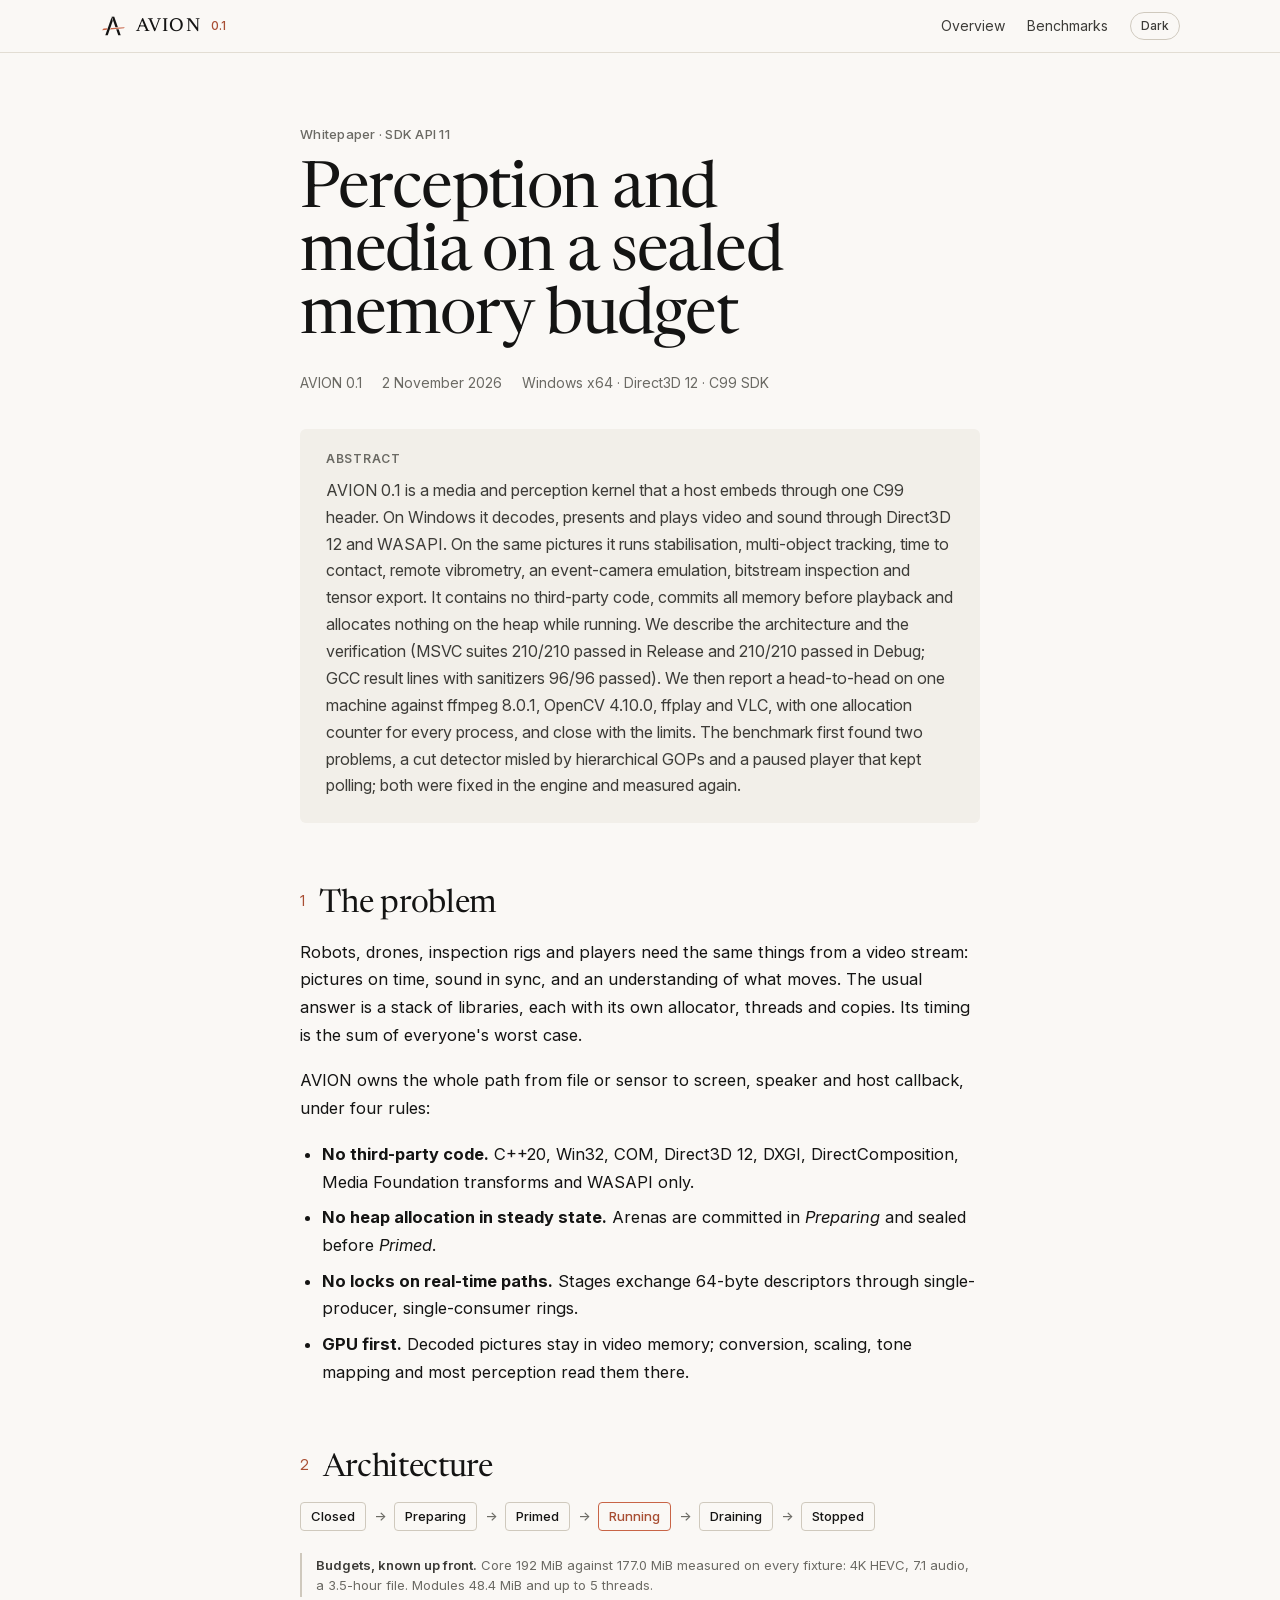
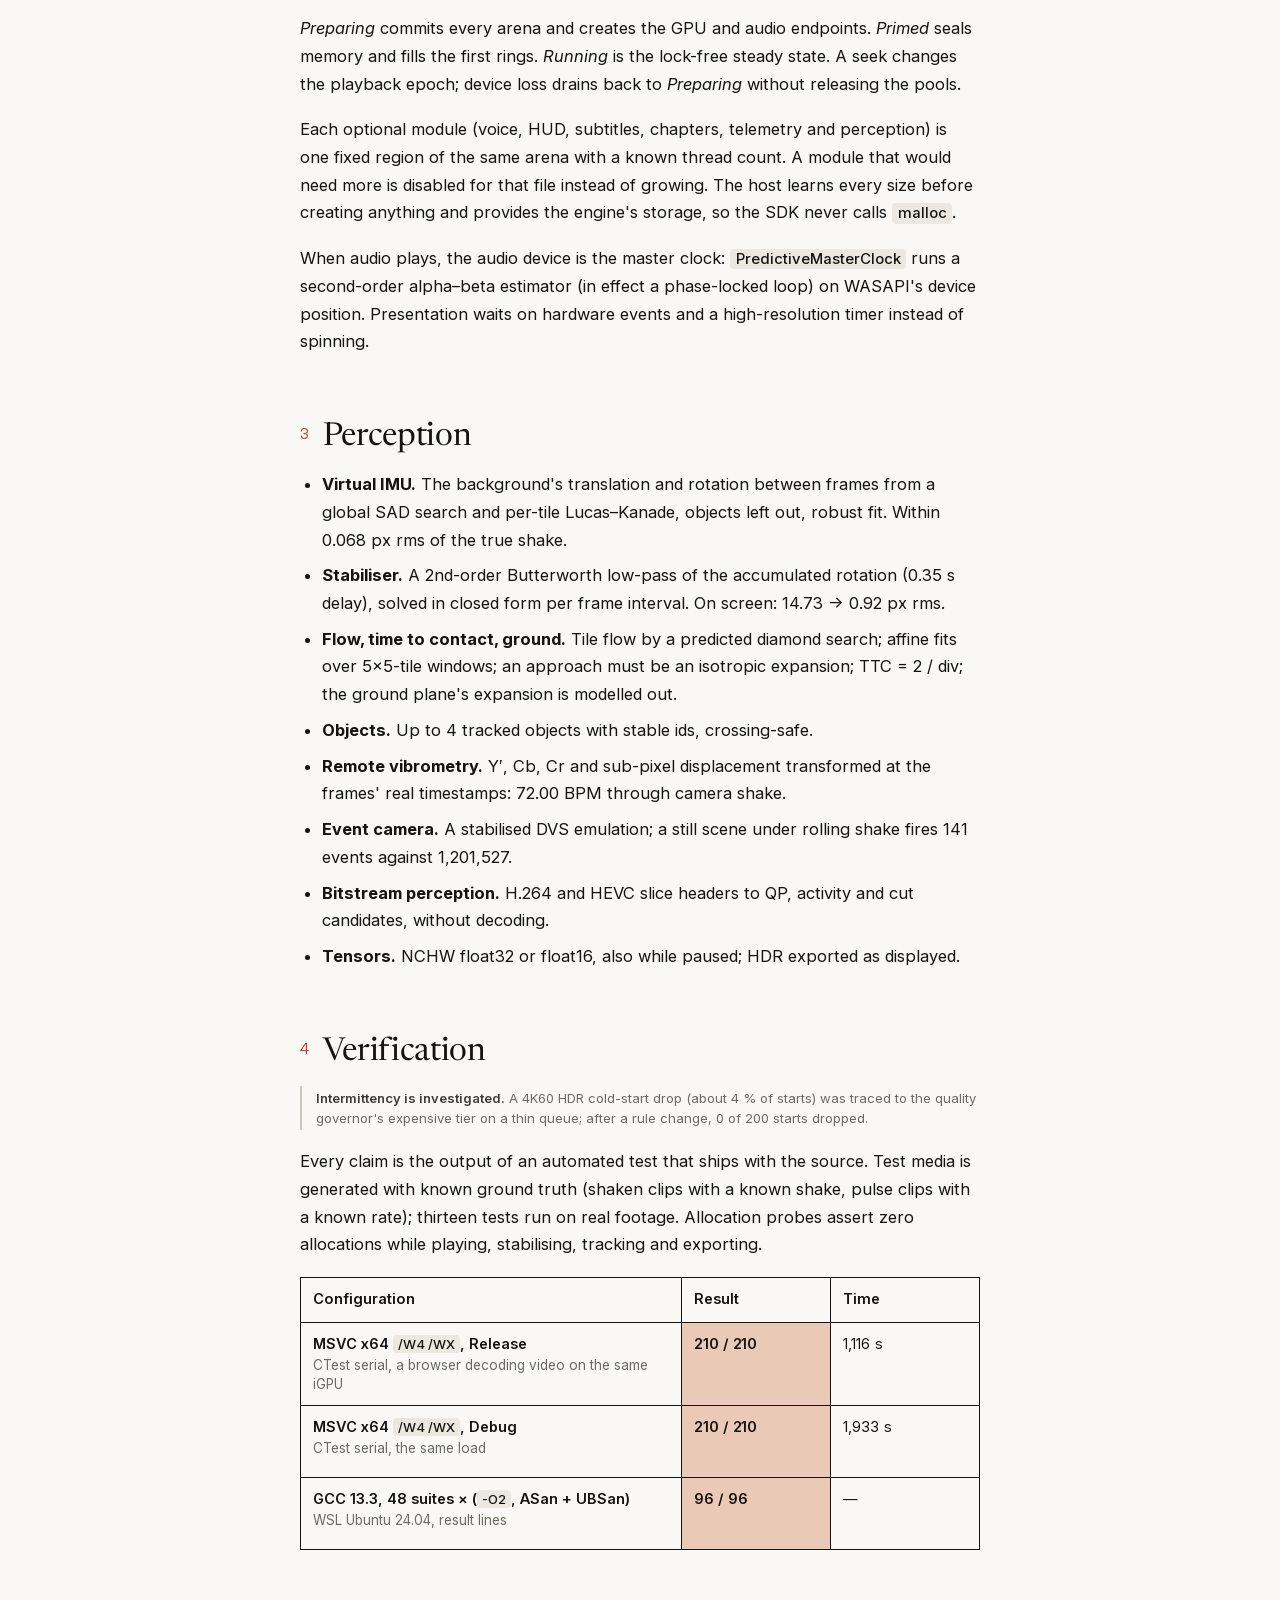
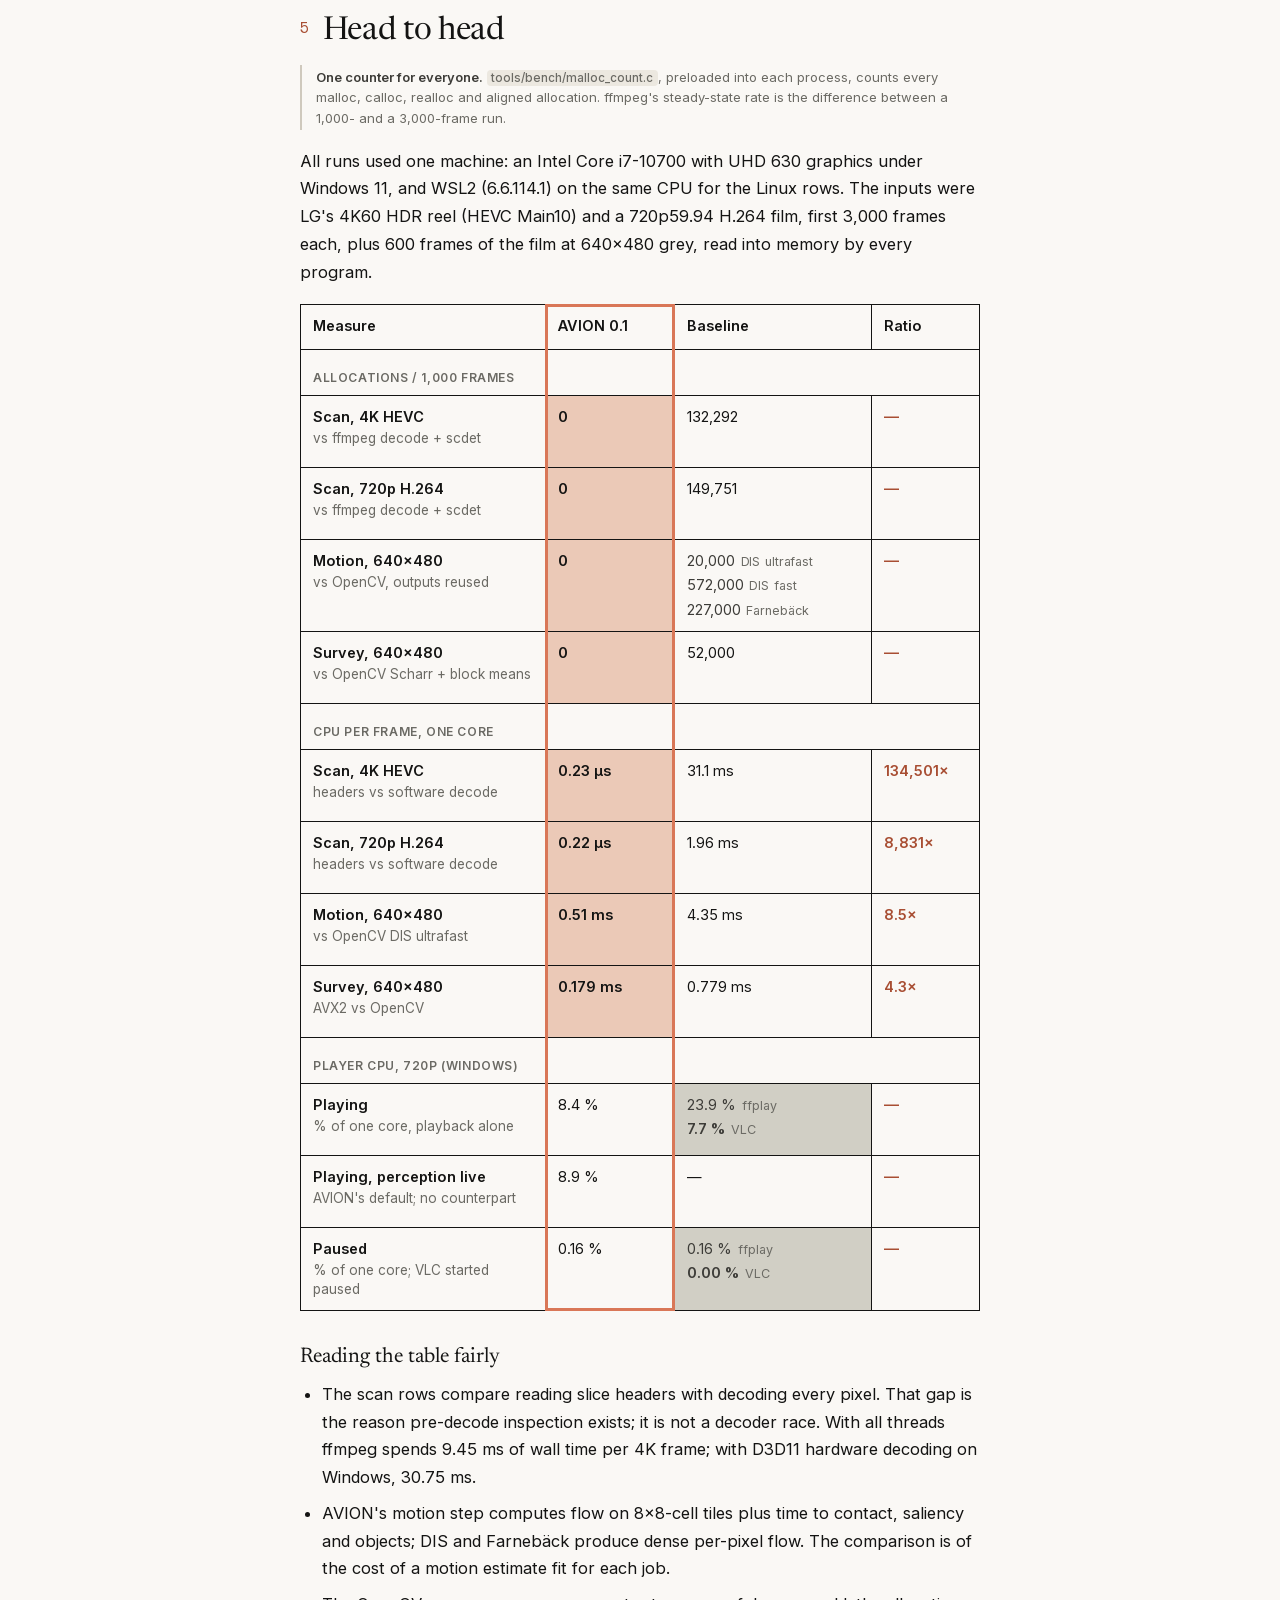
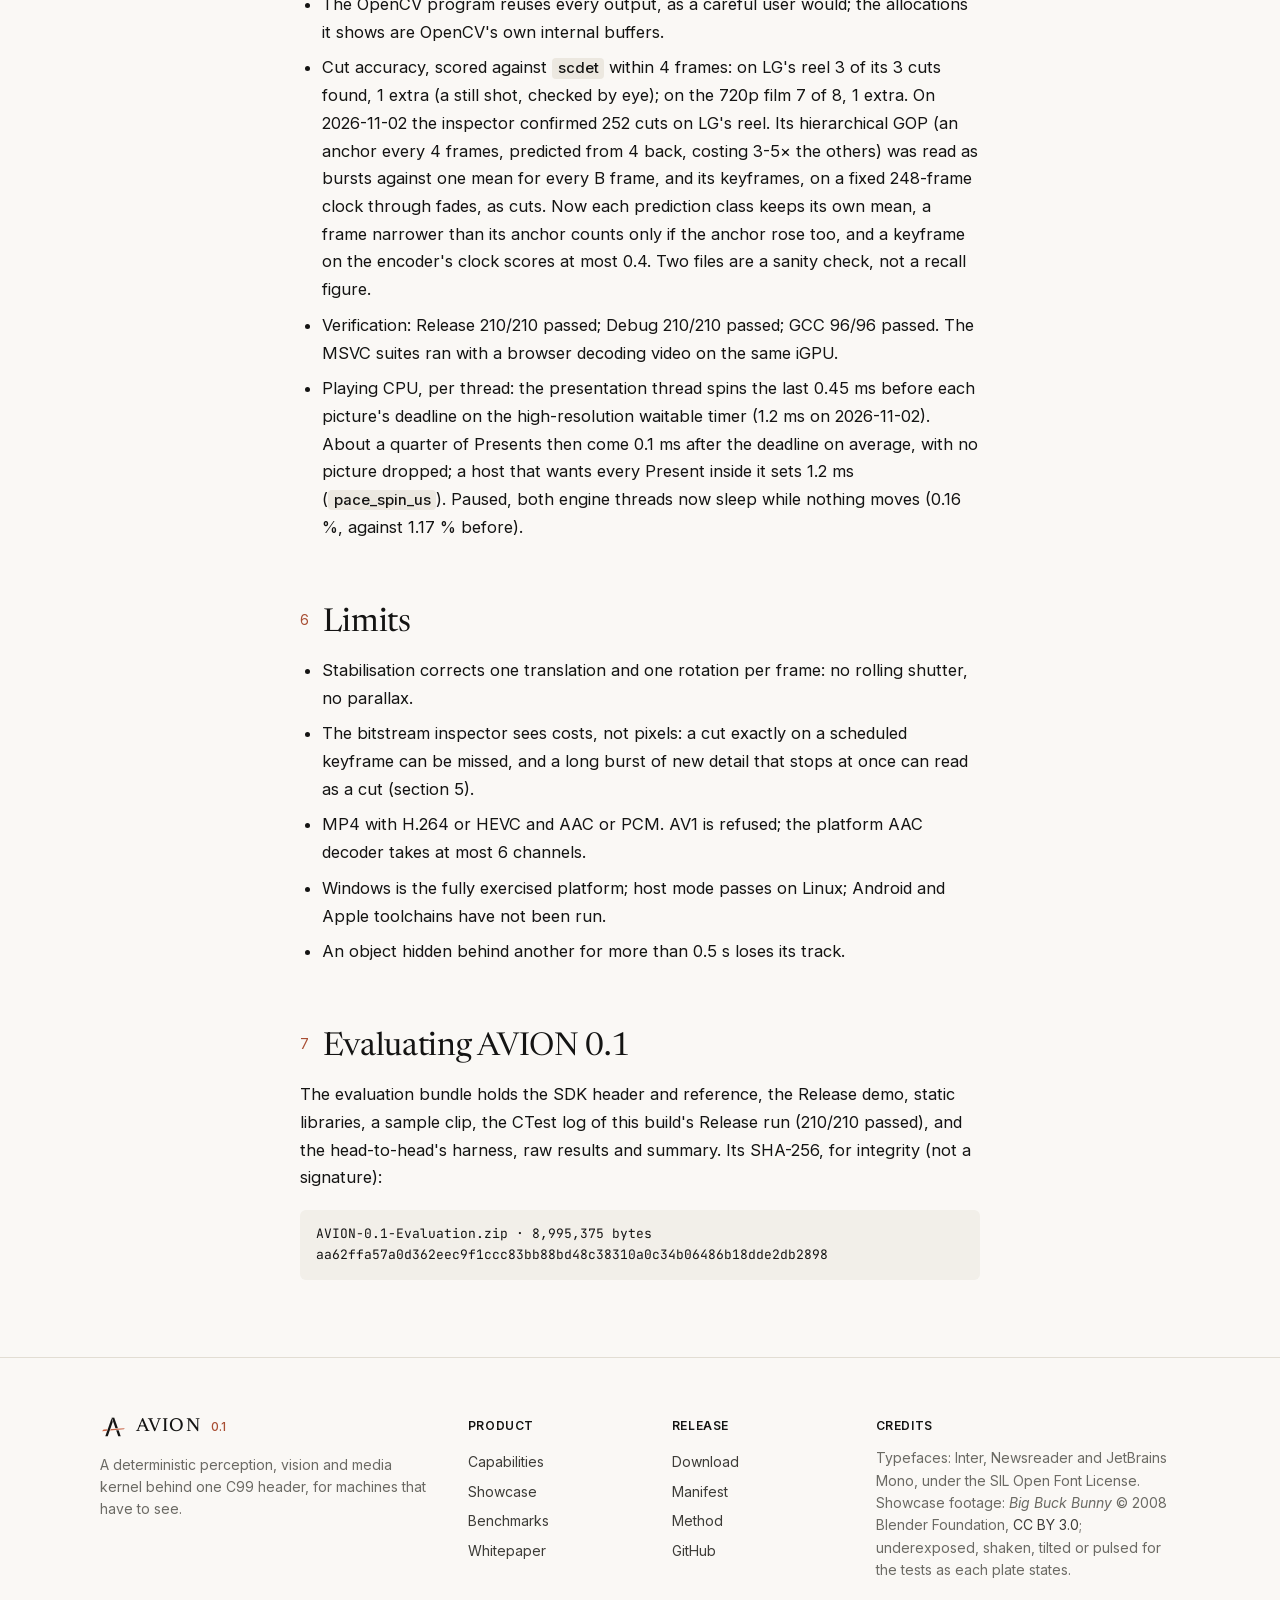
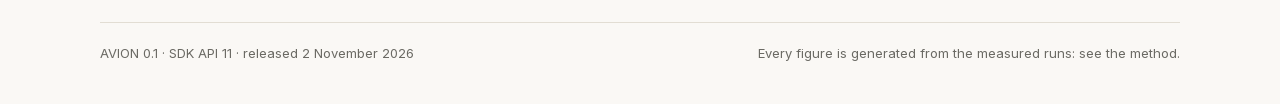
==== whitepaper.html @ df880e60 "Link previews: Open Graph and Twitter card tags with a 1200 x 675 image Co-Authored-By: Claude Opus " ====
<!doctype html>
<html lang="en">
<head>
<meta charset="utf-8">
<meta name="viewport" content="width=device-width, initial-scale=1, viewport-fit=cover">
<title>AVION 0.1 Whitepaper</title>
<meta name="claude:viewport-fit-sides" content="cover">
<meta name="description" content="AVION 0.1 whitepaper: architecture, verification, a measured head-to-head with ffmpeg and OpenCV, and the limits of a deterministic perception and media kernel.">
<link rel="icon" href="assets/avion-01-icon.svg" type="image/svg+xml">
<meta property="og:type" content="website">
<meta property="og:site_name" content="AVION 0.1">
<meta property="og:title" content="AVION 0.1 whitepaper: perception and media on a sealed memory budget">
<meta property="og:description" content="A perception kernel that sees, and allocates nothing: stabilised, levelled, tracked and measured on the GPU behind one C99 header. Measured against ffmpeg, OpenCV and VLC.">
<meta property="og:url" content="https://5645hm-a11y.github.io/avion/whitepaper.html">
<meta property="og:image" content="https://5645hm-a11y.github.io/avion/assets/og-card.png">
<meta property="og:image:width" content="1200">
<meta property="og:image:height" content="675">
<meta property="og:image:alt" content="AVION 0.1: zero heap allocations against 132,292 in ffmpeg, an event camera stabilised with no gyro, and four measured comparisons.">
<meta name="twitter:card" content="summary_large_image">
<meta name="twitter:image" content="https://5645hm-a11y.github.io/avion/assets/og-card.png">
<style>
@font-face { font-family: "Newsreader"; font-style: normal; font-weight: 200 800; font-display: swap; src: url("assets/fonts/Newsreader-normal.woff2") format("woff2"); }
@font-face { font-family: "Newsreader"; font-style: italic; font-weight: 200 800; font-display: swap; src: url("assets/fonts/Newsreader-italic.woff2") format("woff2"); }
@font-face { font-family: "Inter"; font-style: normal; font-weight: 100 900; font-display: swap; src: url("assets/fonts/InterVariable.woff2") format("woff2"); }
@font-face { font-family: "Inter"; font-style: italic; font-weight: 100 900; font-display: swap; src: url("assets/fonts/InterVariable-Italic.woff2") format("woff2"); }
@font-face { font-family: "JetBrains Mono"; font-style: normal; font-weight: 100 800; font-display: swap; src: url("assets/fonts/JetBrainsMono-normal.woff2") format("woff2"); }
</style>
<style>
/* AVION 0.1 site: a research release on warm paper. One reading column (680px) with margin notes on wide screens, figures that
   break out to 1080px. Text and every figure in Inter (lining figures, the plain round zero: the slashed one is off), headings in
   Newsreader; monospace only for the C99 code block and the SHA-256 digests. The benchmark table is a ruled grid. Light first; obsidian dark by system setting or the toggle. */
:root {
  --paper: #FAF8F5; --card: #F2EFE9; --sunk: #ECE8E0; --ink: #141413; --ink-2: #3D3C38; --muted: #6B6A64; --rule: #E2DDD3; --rule-2: #CFC9BD;
  --clay: #C86446; --clay-ink: #A84E33; --slate: #2D5A7B;
  --s-base: #1F5F94; --s-avion: #C86446;
  --serif: "Newsreader", "Iowan Old Style", Georgia, "Times New Roman", serif;
  --sans: "Inter", "Segoe UI", system-ui, -apple-system, sans-serif;
  --mono: "JetBrains Mono", "Cascadia Mono", Consolas, "SF Mono", ui-monospace, monospace;
  --num: "Inter", "Segoe UI", system-ui, -apple-system, sans-serif;
  --figures: "tnum" 1, "lnum" 1, "zero" 0, "ss01" 0;
  --figure-space: .04em;
  --win: #EBC9B7; --rival: #D1CFC5; --edge: #D97757; --grid: var(--ink); /* The table: AVION's wins, a baseline's wins, AVION's column. */
  color-scheme: light;
}
@media (prefers-color-scheme: dark) {
  :root:not([data-theme="light"]) {
    --paper: #121211; --card: #1B1A18; --sunk: #232220; --ink: #F2EFE9; --ink-2: #D2CEC5; --muted: #9C998F; --rule: #2B2A27; --rule-2: #3A3935;
    --clay: #D4704C; --clay-ink: #E08A6A; --slate: #7FA6C6; --s-base: #4E8FC8; --s-avion: #D4704C; color-scheme: dark;
    --win: color-mix(in srgb, #EBC9B7 16%, #121211); --rival: #2E2D2A; --grid: #3A3935;
  }
}
:root[data-theme="dark"] {
  --win: color-mix(in srgb, #EBC9B7 16%, #121211); --rival: #2E2D2A; --grid: #3A3935;
  --paper: #121211; --card: #1B1A18; --sunk: #232220; --ink: #F2EFE9; --ink-2: #D2CEC5; --muted: #9C998F; --rule: #2B2A27; --rule-2: #3A3935;
  --clay: #D4704C; --clay-ink: #E08A6A; --slate: #7FA6C6; --s-base: #4E8FC8; --s-avion: #D4704C; color-scheme: dark;
}
* { box-sizing: border-box; }
html { -webkit-text-size-adjust: 100%; }
body { margin: 0; background: var(--paper); color: var(--ink); font: 16.5px/1.68 var(--sans); -webkit-font-smoothing: antialiased; font-feature-settings: "calt" 1, "zero" 0; }
body::before { content: ""; position: fixed; inset: 0 0 auto; height: env(safe-area-inset-top, 0px); z-index: 10; background: var(--paper); }
a { color: var(--clay-ink); text-decoration-thickness: 1px; text-underline-offset: 3px; }
a:hover { color: var(--ink); }
:focus-visible { outline: 2px solid var(--clay); outline-offset: 3px; border-radius: 2px; }
.gutter { padding-left: max(16px, env(safe-area-inset-left, 0px)); padding-right: max(16px, env(safe-area-inset-right, 0px)); }
.num, .mono { font-family: var(--num); font-variant-numeric: tabular-nums lining-nums; font-feature-settings: var(--figures); font-size: .92em; letter-spacing: -.02em; }
.eyebrow { font: 500 13px/1.4 var(--sans); letter-spacing: .02em; color: var(--muted); }
h1, h2, h3 { font-family: var(--serif); font-weight: 400; text-wrap: balance; margin: 0; color: var(--ink); }
h1 { font-size: clamp(48px, 8vw, 96px); line-height: .98; letter-spacing: -.02em; font-variation-settings: "opsz" 72; }
h2 { font-size: clamp(30px, 4vw, 42px); line-height: 1.1; letter-spacing: -.01em; font-variation-settings: "opsz" 60; }
h3 { font-size: 23px; line-height: 1.25; font-variation-settings: "opsz" 30; }
p { margin: 0 0 18px; }
.lede { font-family: var(--serif); font-size: clamp(21px, 2.4vw, 25px); line-height: 1.45; color: var(--ink-2); font-variation-settings: "opsz" 24; }

/* Header */
.top { position: sticky; top: env(safe-area-inset-top, 0px); z-index: 5; background: color-mix(in srgb, var(--paper) 90%, transparent); backdrop-filter: blur(8px); border-bottom: 1px solid var(--rule); }
.top .in { max-width: 1080px; margin: 0 auto; display: flex; align-items: center; justify-content: space-between; gap: 16px; padding-block: 12px; }
.brand { display: flex; align-items: center; gap: 10px; color: var(--ink); text-decoration: none; font: 500 19px/1 var(--serif); letter-spacing: .06em; }
.brand svg { width: 26px; height: 26px; }
.brand small { font: 500 12px/1 var(--num); color: var(--clay-ink); letter-spacing: 0; }
.top nav { display: flex; align-items: center; flex-wrap: wrap; gap: 4px 22px; font-size: 14px; }
.top nav a { color: var(--ink-2); text-decoration: none; }
.top nav a:hover { color: var(--ink); }
.theme { appearance: none; border: 1px solid var(--rule-2); background: transparent; color: var(--ink-2); font: 500 12px/1 var(--sans); padding: 7px 10px; border-radius: 999px; cursor: pointer; }
.theme:hover { color: var(--ink); border-color: var(--ink-2); }
@media (max-width: 640px) { .top nav .opt { display: none; } }

/* Reading column, margin notes, wide figures */
.col { max-width: 680px; margin: 0 auto; position: relative; }
.wide { max-width: 1080px; margin: 0 auto; }
.note { float: right; clear: right; width: 230px; margin: 4px -270px 16px 0; font-size: 13px; line-height: 1.55; color: var(--muted); }
.note b { color: var(--ink-2); font-weight: 600; }
@media (max-width: 1340px) { .note { float: none; width: auto; margin: 0 0 18px; padding: 2px 0 2px 14px; border-left: 2px solid var(--rule-2); } }
section { padding-block: 72px; }
section + section { border-top: 1px solid var(--rule); }
.head { margin-bottom: 28px; }
.head .eyebrow { margin-bottom: 12px; }

/* Benchmark table (the launch table) */
.bt { width: 100%; min-width: 0; border-collapse: separate; border-spacing: 0; table-layout: fixed; font: 400 14.5px/1.4 var(--sans); font-variant-numeric: lining-nums proportional-nums; font-feature-settings: "lnum" 1, "pnum" 1, "zero" 0; color: var(--ink); }
.bt.h2h { min-width: 760px; }
.bt.h2h-wp { min-width: 620px; }
.bt col.m { width: 27%; } .bt col.a { width: 15%; } .bt col.b { width: 17%; } .bt col.t { width: 29%; } .bt col.r { width: 12%; }
.bt th, .bt td { box-sizing: border-box; border-bottom: 1px solid var(--grid); border-left: 1px solid var(--grid); text-align: left; vertical-align: top; height: 72px; padding: 11px 12px; font-weight: 400; }
.bt tr > :last-child { border-right: 1px solid var(--grid); }
.bt thead th { border-top: 1px solid var(--grid); height: 46px; vertical-align: baseline; white-space: nowrap; font-weight: 600; font-size: 14.5px; color: var(--ink); }
.bt td:first-child { font-weight: 600; }
.bt td .sub { display: block; font-weight: 400; font-size: 13.5px; color: var(--muted); line-height: 1.4; margin-top: 2px; }
.bt td.v { white-space: nowrap; letter-spacing: -.005em; }
.bt td.v.win { font-weight: 600; background: var(--win); }
.bt td.v > span { color: var(--ink-2); }
.bt td.v:has(> span.w) { background: var(--rival); }
.bt td.v > span.w { color: var(--ink); font-weight: 600; }
.bt td.x { font-weight: 600; color: var(--clay-ink); white-space: nowrap; }
/* AVION's column, outlined in clay from the header to the last row. */
.bt:is(.h2h, .h2h-wp) th:nth-child(2), .bt:is(.h2h, .h2h-wp) td:nth-child(2) { position: relative; }
.bt:is(.h2h, .h2h-wp) th:nth-child(2)::after, .bt:is(.h2h, .h2h-wp) td:nth-child(2)::after { content: ""; position: absolute; inset: -1px; border-left: 3px solid var(--edge); border-right: 3px solid var(--edge); pointer-events: none; }
.bt:is(.h2h, .h2h-wp) thead th:nth-child(2) { box-shadow: inset 0 2px 0 var(--edge); }
.bt:is(.h2h, .h2h-wp) thead th:nth-child(2)::after { border-top: 1px solid var(--edge); }
.bt:is(.h2h, .h2h-wp) tbody tr:last-child td:nth-child(2)::after { border-bottom: 3px solid var(--edge); }
/* Several baselines in one cell: one per line, each with its tool. */
.bt td.v.stack { white-space: normal; }
.bt td.v.stack > span { display: block; color: var(--ink-2); }
.bt td.v.stack > span + span { margin-top: 4px; }
.bt td.v.stack > span small { font-size: 12.5px; color: var(--muted); font-weight: 400; margin-left: 6px; }
.bt td.v.stack:has(> span.w) { background: var(--rival); }
.bt tr.group td { height: auto; padding: 20px 12px 8px; font-size: 12px; font-weight: 600; letter-spacing: .05em; text-transform: uppercase; color: var(--muted); }
.scroll { overflow-x: auto; }

/* Figures */
figure { margin: 0; }
.figs { display: grid; grid-template-columns: repeat(2, minmax(0, 1fr)); gap: 28px 36px; }
.figs.three { grid-template-columns: repeat(3, minmax(0, 1fr)); }
@media (max-width: 900px) { .figs, .figs.three { grid-template-columns: minmax(0, 1fr); } }
.fig { min-width: 0; }
.fig h3 { font-size: 19px; }
.fig .cap { font-size: 13.5px; color: var(--muted); line-height: 1.5; margin: 6px 0 12px; }
.chart { position: relative; width: 100%; }
.chart svg { display: block; width: 100%; overflow: visible; }
.chart text { font-family: var(--sans); font-variant-numeric: tabular-nums lining-nums; font-feature-settings: var(--figures); }
.legend { display: flex; flex-wrap: wrap; gap: 6px 20px; font-size: 13px; color: var(--ink-2); margin: 0 0 18px; }
.legend i { display: inline-block; width: 11px; height: 11px; border-radius: 2px; margin-right: 7px; vertical-align: -1px; }
.tip { font-variant-numeric: tabular-nums lining-nums; position: absolute; pointer-events: none; background: var(--ink); color: var(--paper); padding: 7px 10px; border-radius: 4px; font: 12.5px/1.45 var(--sans); white-space: nowrap; z-index: 3; transform: translate(-50%, calc(-100% - 10px)); }
.tip .m { opacity: .7; }
details.data { margin-top: 10px; font-size: 13px; color: var(--muted); }
details.data summary { cursor: pointer; }
details.data table { width: 100%; border-collapse: collapse; margin-top: 8px; }
details.data td, details.data th { text-align: left; padding: 5px 10px 5px 0; border-bottom: 1px solid var(--rule); }
details.data td.n { font-family: var(--num); white-space: nowrap; }

/* Proof cards */
.proof { background: var(--card); border-radius: 6px; padding: 28px 30px; margin: 0 0 22px; }
.proof .eq { overflow-x: auto; padding: 14px 0; margin: 6px 0; border-top: 1px solid var(--rule-2); border-bottom: 1px solid var(--rule-2); }
.proof p { font-size: 15.5px; color: var(--ink-2); }
.proof .check { font-size: 14px; color: var(--ink-2); margin: 14px 0 0; }
.proof .check b { font-family: var(--num); font-weight: 600; color: var(--clay-ink); font-size: 13px; }
math { font-size: 1.1em; color: var(--ink); }
.ctrl { display: flex; flex-wrap: wrap; align-items: center; gap: 10px 18px; font-size: 14px; color: var(--ink-2); margin: 10px 0 4px; }
.ctrl input[type=range] { width: 220px; accent-color: var(--clay); }
.ctrl output { font-family: var(--num); font-size: 13px; color: var(--ink); }

/* Lists, footer */
.limits { list-style: none; padding: 0; margin: 0; }
.limits li { padding: 14px 0; border-top: 1px solid var(--rule); color: var(--ink-2); }
.limits li b { color: var(--ink); font-weight: 600; }
pre { font-variant-ligatures: none; background: var(--card); border-radius: 6px; padding: 14px 16px; overflow-x: auto; font: 13px/1.6 var(--mono); color: var(--ink); }
code { font-family: var(--num); font-size: .9em; font-weight: 500; background: var(--sunk); padding: .08em .38em; border-radius: 4px; }
pre code { font-feature-settings: "calt" 0, "liga" 0; font-variant-ligatures: none; font-family: var(--mono); font-size: 1em; font-weight: 400; background: none; padding: 0; border-radius: 0; }
footer { border-top: 1px solid var(--rule); padding-block: 40px 64px; color: var(--muted); font-size: 14px; }
footer .hash, .hash { font-family: var(--mono); font-size: 12.5px; overflow-wrap: anywhere; color: var(--ink-2); }
/* Display figures: Newsreader's lining, tabular figures at a tight optical size. */
.fig-display { font-family: var(--num); font-weight: 600; font-variant-numeric: lining-nums tabular-nums; font-feature-settings: "lnum" 1, "tnum" 1, "zero" 0; letter-spacing: -.035em; }

/* Capabilities: four pillars, each a list of measured figures */
.pillars { display: grid; grid-template-columns: repeat(2, minmax(0, 1fr)); gap: 0 48px; border-top: 1px solid var(--ink); }
@media (max-width: 860px) { .pillars { grid-template-columns: minmax(0, 1fr); } }
.pillar { padding: 26px 0 30px; border-bottom: 1px solid var(--rule); min-width: 0; }
.pillar .no { font: 500 12px/1 var(--num); color: var(--clay-ink); letter-spacing: .04em; }
.pillar h3 { margin: 10px 0 8px; font-size: 25px; }
.pillar > p { font-size: 15px; color: var(--ink-2); margin-bottom: 14px; }
.kv { list-style: none; margin: 0; padding: 0; }
.kv li { display: grid; grid-template-columns: minmax(0, 1fr) auto; gap: 2px 18px; align-items: baseline; padding: 9px 0; border-top: 1px dashed var(--rule-2); font-size: 14.5px; color: var(--ink-2); }
.kv li b { font-weight: 600; color: var(--ink); }
.kv li .v { font-weight: 600; font-family: var(--num); font-variant-numeric: tabular-nums lining-nums; font-feature-settings: var(--figures); font-size: 14px; letter-spacing: -.02em; color: var(--ink); white-space: nowrap; text-align: right; }
.kv li .v i { font-style: normal; font-weight: 400; color: var(--muted); }
.kv li small { grid-column: 1 / -1; font-size: 12.5px; color: var(--muted); line-height: 1.45; }
@media (max-width: 520px) { .kv li { grid-template-columns: minmax(0, 1fr); } .kv li .v { text-align: left; white-space: normal; } }

/* Showcase: engine snapshots with the engine's own telemetry drawn over them */
.tabs { display: flex; flex-wrap: wrap; gap: 6px; margin: 0 0 18px; }
.tabs button { appearance: none; border: 1px solid var(--rule-2); background: transparent; color: var(--ink-2); font: 500 13.5px/1 var(--sans); padding: 10px 14px; border-radius: 999px; cursor: pointer; }
.tabs button .n { font: 500 11.5px/1 var(--num); color: var(--muted); margin-right: 8px; }
.tabs button:hover { color: var(--ink); border-color: var(--ink-2); }
.tabs button[aria-selected="true"] { background: var(--ink); border-color: var(--ink); color: var(--paper); }
.tabs button[aria-selected="true"] .n { color: var(--paper); opacity: .7; }
.plate { display: grid; grid-template-columns: minmax(0, 1.65fr) minmax(0, 1fr); gap: 24px 36px; align-items: start; }
.plate[hidden] { display: none; }
@media (max-width: 900px) { .plate { grid-template-columns: minmax(0, 1fr); } }
.stage { position: relative; aspect-ratio: 16 / 9; background: #0E0E0D; border-radius: 6px; overflow: hidden; }
.stage > img, .stage svg.ov { position: absolute; inset: 0; width: 100%; height: 100%; display: block; }
.stage .before { position: absolute; inset: 0; clip-path: inset(0 50% 0 0); }
.stage .before img { position: absolute; inset: 0; width: 100%; height: 100%; display: block; }
.stage .seam { position: absolute; top: 0; bottom: 0; left: 50%; width: 2px; margin-left: -1px; background: #FAF8F5; box-shadow: 0 0 0 1px rgba(0,0,0,.25); pointer-events: none; }
.stage .seam::after { content: "◂ ▸"; position: absolute; top: 50%; left: 50%; transform: translate(-50%, -50%); background: #FAF8F5; color: #141413; font: 600 11px/1 var(--sans); padding: 8px 7px; border-radius: 999px; white-space: nowrap; }
.stage .tag { position: absolute; top: 12px; font: 500 11.5px/1 var(--num); letter-spacing: .02em; color: #FAF8F5; background: rgba(14,14,13,.62); padding: 6px 8px; border-radius: 3px; }
.stage .tag.l { left: 12px; } .stage .tag.r { right: 12px; }
.stage input.wipe { position: absolute; inset: 0; width: 100%; height: 100%; margin: 0; opacity: 0; cursor: ew-resize; }
.stage svg.ov text { font-family: var(--num); font-weight: 600; font-variant-numeric: tabular-nums lining-nums; font-feature-settings: var(--figures); }
.inset { position: absolute; left: 12px; top: 12px; width: 30%; border: 1px solid rgba(250,248,245,.75); border-radius: 3px; overflow: hidden; box-shadow: 0 6px 20px rgba(0,0,0,.35); }
.inset img { display: block; width: 100%; height: auto; }
.inset span { position: absolute; left: 6px; top: 6px; font: 500 10.5px/1 var(--num); color: #FAF8F5; background: rgba(14,14,13,.62); padding: 4px 6px; border-radius: 2px; }
.seg { display: inline-flex; flex-wrap: wrap; border: 1px solid var(--rule-2); border-radius: 999px; padding: 3px; margin: 12px 0 0; }
.seg button { appearance: none; border: 0; background: transparent; color: var(--ink-2); font: 500 12.5px/1 var(--sans); padding: 8px 12px; border-radius: 999px; cursor: pointer; }
.seg button[aria-pressed="true"] { background: var(--card); color: var(--ink); box-shadow: inset 0 0 0 1px var(--rule-2); }
.readout h3 { font-size: 24px; margin: 2px 0 10px; }
.readout > p { font-size: 15px; color: var(--ink-2); }
.big { display: flex; flex-wrap: wrap; gap: 10px 28px; margin: 6px 0 16px; }
.big div { min-width: 0; }
.big b { display: block; font: 600 38px/1 var(--num); font-variant-numeric: lining-nums tabular-nums; font-feature-settings: "lnum" 1, "tnum" 1, "zero" 0; letter-spacing: -.035em; color: var(--ink); }
.big b small { font: 500 14px/1 var(--num); color: var(--muted); letter-spacing: 0; margin-left: 3px; }
.big span { font-size: 12.5px; color: var(--muted); }
.how { font-size: 13px; color: var(--muted); line-height: 1.55; border-left: 2px solid var(--rule-2); padding-left: 12px; margin-top: 14px; }

/* Download: the release card, requirements, the quickstart */
.release { display: grid; grid-template-columns: minmax(0, 1.25fr) minmax(0, 1fr); border: 1px solid var(--grid); border-radius: 10px; overflow: hidden; background: var(--card); }
@media (max-width: 860px) { .release { grid-template-columns: minmax(0, 1fr); } }
.rel-main { padding: 30px 32px 28px; min-width: 0; }
.rel-side { padding: 30px 32px 28px; border-left: 1px solid var(--grid); background: var(--paper); min-width: 0; }
@media (max-width: 860px) { .rel-side { border-left: 0; border-top: 1px solid var(--grid); } .rel-main, .rel-side { padding: 24px 20px; } }
.rel-kicker { font: 600 12px/1.3 var(--sans); letter-spacing: .05em; text-transform: uppercase; color: var(--muted); margin: 0 0 10px; }
.rel-main h3 { font: 600 clamp(22px, 3vw, 28px)/1.15 var(--sans); letter-spacing: -.02em; margin: 0 0 22px; overflow-wrap: anywhere; }
.rel-meta { display: grid; grid-template-columns: repeat(4, minmax(0, auto)); justify-content: start; gap: 8px 26px; margin: 0 0 26px; }
@media (max-width: 560px) { .rel-meta { grid-template-columns: repeat(2, minmax(0, 1fr)); } .rel-meta div:last-child { grid-column: 1 / -1; } .rel-meta dd { white-space: normal; } }
.rel-meta dt { font-size: 12.5px; color: var(--muted); margin: 0 0 2px; }
.rel-meta dd { margin: 0; font-weight: 600; font-size: 15.5px; font-variant-numeric: tabular-nums lining-nums; font-feature-settings: var(--figures); color: var(--ink); white-space: nowrap; }
.rel-actions { display: flex; flex-wrap: wrap; gap: 10px; margin: 0 0 24px; }
.btn { display: inline-flex; align-items: center; gap: 8px; height: 44px; padding: 0 18px; border-radius: 8px; font: 600 14.5px/1 var(--sans); text-decoration: none; color: var(--ink); box-shadow: inset 0 0 0 1px var(--rule-2); background: var(--paper); transition: box-shadow .15s, background-color .15s; }
.btn:hover { color: var(--ink); box-shadow: inset 0 0 0 1px var(--ink-2); }
.btn.primary { background: var(--edge); color: #141413; box-shadow: none; }
.btn.primary:hover { background: color-mix(in srgb, var(--edge) 88%, #000); color: #141413; }
.btn.ghost { background: transparent; box-shadow: none; padding: 0 8px; color: var(--ink-2); }
.btn.ghost:hover { color: var(--ink); }
.digest { display: flex; align-items: center; gap: 12px; padding: 10px 10px 10px 14px; border-radius: 8px; background: var(--paper); box-shadow: inset 0 0 0 1px var(--rule); min-width: 0; }
.digest .lbl { font: 600 11.5px/1 var(--sans); letter-spacing: .05em; color: var(--muted); flex: none; }
.digest .hash { flex: 1; min-width: 0; font-size: 12.5px; line-height: 1.45; color: var(--ink-2); }
.copy { flex: none; appearance: none; border: 0; border-radius: 6px; padding: 7px 11px; font: 600 12.5px/1 var(--sans); color: var(--ink-2); background: var(--sunk); cursor: pointer; }
.copy:hover { color: var(--ink); }
.rel-note { font-size: 13px; color: var(--muted); margin: 12px 0 0; }
.rel-list { list-style: none; margin: 0; padding: 0; }
.rel-list li { padding: 12px 0; border-top: 1px solid var(--rule); }
.rel-list li:first-child { border-top: 0; padding-top: 2px; }
.rel-list b { display: block; font-weight: 600; font-size: 14.5px; color: var(--ink); }
.rel-list span { display: block; font-size: 13.5px; line-height: 1.5; color: var(--muted); }
.req { display: grid; grid-template-columns: repeat(3, minmax(0, 1fr)); border-left: 1px solid var(--grid); margin: 28px 0 40px; }
@media (max-width: 760px) { .req { grid-template-columns: minmax(0, 1fr); border-left: 0; } .req div { border-left: 0 !important; border-top: 1px solid var(--grid); } }
.req div { padding: 4px 22px 4px 18px; border-right: 1px solid var(--grid); min-width: 0; }
.req b { display: block; font-weight: 600; font-size: 14.5px; margin-bottom: 4px; }
.req span { display: block; font-size: 13.5px; line-height: 1.5; color: var(--muted); }
.codebox { border-radius: 10px; overflow: hidden; background: #161615; box-shadow: 0 0 0 1px var(--grid); }
.code-bar { display: flex; align-items: center; gap: 14px; padding: 10px 10px 10px 18px; border-bottom: 1px solid #2B2A27; color: #D2CEC5; font-size: 13px; }
.code-bar .file { font-weight: 600; color: #F2EFE9; }
.code-bar .what { flex: 1; min-width: 0; color: #9C998F; white-space: nowrap; overflow: hidden; text-overflow: ellipsis; }
.codebox .copy { background: #2B2A27; color: #D2CEC5; }
.codebox .copy:hover { color: #FAF8F5; }
.codebox pre { margin: 0; border-radius: 0; background: transparent; color: #E8E4DB; padding: 18px 20px 20px; font-size: 12.5px; line-height: 1.65; }
.code-note { font-size: 13.5px; color: var(--muted); margin: 12px 0 0; }

/* Footer: brand, two link columns, credits; a base line */
.site-foot { border-top: 1px solid var(--rule); padding-block: 56px 40px; margin-top: 24px; font-size: 14px; color: var(--muted); }
.foot-grid { display: grid; grid-template-columns: minmax(0, 1.4fr) repeat(2, minmax(0, .7fr)) minmax(0, 1.3fr); gap: 32px 40px; }
@media (max-width: 860px) { .foot-grid { grid-template-columns: repeat(2, minmax(0, 1fr)); } }
@media (max-width: 480px) { .foot-grid { grid-template-columns: minmax(0, 1fr); } }
.foot-grid .brand { margin-bottom: 14px; }
.foot-grid p { margin: 0; line-height: 1.6; }
.foot-col h4 { font: 600 12px/1.3 var(--sans); letter-spacing: .05em; text-transform: uppercase; color: var(--ink); margin: 4px 0 14px; }
.foot-col a { display: block; color: var(--ink-2); text-decoration: none; padding: 3px 0; }
.foot-col a:hover { color: var(--clay-ink); }
.foot-base { display: flex; flex-wrap: wrap; justify-content: space-between; gap: 8px 24px; border-top: 1px solid var(--rule); margin-top: 40px; padding-top: 20px; font-size: 13px; }

@media (prefers-reduced-motion: reduce) { * { transition: none !important; animation: none !important; } }

/* Figures in sans: open the word space between a value, its unit and "vs". */
.num, .mono, .bt td.v, .bt td.x, .kv li .v, .big b, .facts b, .dl span, .ctrl output, .proof .check b, .tip, .stage .tag, .inset span { word-spacing: var(--figure-space); }

.paper { padding-block: 72px 40px; }
.paper h1 { font-size: clamp(40px, 6vw, 64px); margin: 16px 0 22px; }
.paper h2 { margin: 64px 0 16px; font-size: 32px; }
.paper h2 span { font-family: var(--num); font-size: 15px; color: var(--clay-ink); margin-right: 14px; vertical-align: 6px; }
.paper h3 { margin: 34px 0 10px; font-size: 21px; }
.paper ul { padding-left: 22px; margin: 0 0 18px; }
.paper li { margin-bottom: 8px; }
.abstract { background: var(--card); border-radius: 6px; padding: 24px 26px; margin: 34px 0 10px; font-size: 16px; color: var(--ink-2); }
.abstract b { display: block; font: 600 12px/1 var(--sans); letter-spacing: .06em; text-transform: uppercase; color: var(--muted); margin-bottom: 12px; }
.states { display: flex; flex-wrap: wrap; gap: 8px; align-items: center; margin: 10px 0 22px; font: 500 13px/1 var(--num); }
.states span { padding: 7px 10px; border: 1px solid var(--rule-2); border-radius: 4px; }
.states span.run { border-color: var(--clay); color: var(--clay-ink); }
.states i { color: var(--muted); font-style: normal; }
.byline { font-size: 14px; color: var(--muted); display: flex; flex-wrap: wrap; gap: 4px 20px; }
</style>
</head>
<body>
<header class="top gutter">
  <div class="in">
    <a class="brand" href="index.html"><svg viewBox="0 0 512 512" width="26" height="26" aria-hidden="true"><defs><mask id="m3l" maskUnits="userSpaceOnUse" x="0" y="0" width="512" height="512"><rect width="512" height="512" fill="#fff"/><polygon points="360,440 408,440 280,76 232,76" fill="#000" stroke="#000" stroke-width="16"/></mask><mask id="m3c" maskUnits="userSpaceOnUse" x="0" y="0" width="512" height="512"><rect width="512" height="512" fill="#fff"/><polygon points="104,440 152,440 280,76 232,76" fill="#000" stroke="#000" stroke-width="16"/></mask><mask id="m3r" maskUnits="userSpaceOnUse" x="0" y="0" width="512" height="512"><rect width="512" height="512" fill="#fff"/><polygon points="40,342 70,304 488,282 470,300" fill="#000" stroke="#000" stroke-width="16"/></mask></defs><polygon points="104,440 152,440 280,76 232,76" fill="currentColor" mask="url(#m3l)"/><polygon points="360,440 408,440 280,76 232,76" fill="currentColor" mask="url(#m3r)"/><polygon points="40,342 70,304 488,282 470,300" fill="var(--clay)" mask="url(#m3c)"/></svg> AVION <small>0.1</small></a>
    <nav aria-label="Pages">
      <a href="index.html">Overview</a>
      <a href="index.html#benchmarks">Benchmarks</a>
      <button class="theme" id="theme" type="button" aria-label="Switch between light and dark">Dark</button>
    </nav>
  </div>
</header>

<main class="paper gutter">
  <article class="col">
    <p class="eyebrow">Whitepaper · SDK API 11</p>
    <h1>Perception and media on a sealed memory budget</h1>
    <div class="byline"><span>AVION 0.1</span><span>2 November 2026</span><span>Windows x64 · Direct3D 12 · C99 SDK</span></div>

    <div class="abstract"><b>Abstract</b>AVION 0.1 is a media and perception kernel that a host embeds through one C99 header. On Windows it decodes, presents and plays video and sound through Direct3D 12 and WASAPI. On the same pictures it runs stabilisation, multi-object tracking, time to contact, remote vibrometry, an event-camera emulation, bitstream inspection and tensor export. It contains no third-party code, commits all memory before playback and allocates nothing on the heap while running. We describe the architecture and the verification (MSVC suites 210/210 passed in Release and 210/210 passed in Debug; GCC result lines with sanitizers 96/96 passed). We then report a head-to-head on one machine against ffmpeg 8.0.1, OpenCV 4.10.0, ffplay and VLC, with one allocation counter for every process, and close with the limits. The benchmark first found two problems, a cut detector misled by hierarchical GOPs and a paused player that kept polling; both were fixed in the engine and measured again.</div>

    <h2><span>1</span>The problem</h2>
    <p>Robots, drones, inspection rigs and players need the same things from a video stream: pictures on time, sound in sync, and an understanding of what moves. The usual answer is a stack of libraries, each with its own allocator, threads and copies. Its timing is the sum of everyone's worst case.</p>
    <p>AVION owns the whole path from file or sensor to screen, speaker and host callback, under four rules:</p>
    <ul>
      <li><strong>No third-party code.</strong> C++20, Win32, COM, Direct3D 12, DXGI, DirectComposition, Media Foundation transforms and WASAPI only.</li>
      <li><strong>No heap allocation in steady state.</strong> Arenas are committed in <em>Preparing</em> and sealed before <em>Primed</em>.</li>
      <li><strong>No locks on real-time paths.</strong> Stages exchange 64-byte descriptors through single-producer, single-consumer rings.</li>
      <li><strong>GPU first.</strong> Decoded pictures stay in video memory; conversion, scaling, tone mapping and most perception read them there.</li>
    </ul>

    <h2><span>2</span>Architecture</h2>
    <div class="states" aria-label="Engine states"><span>Closed</span><i>→</i><span>Preparing</span><i>→</i><span>Primed</span><i>→</i><span class="run">Running</span><i>→</i><span>Draining</span><i>→</i><span>Stopped</span></div>
    <p class="note"><b>Budgets, known up front.</b> Core 192 MiB against 177.0 MiB measured on every fixture: 4K HEVC, 7.1 audio, a 3.5-hour file. Modules 48.4 MiB and up to 5 threads.</p>
    <p><em>Preparing</em> commits every arena and creates the GPU and audio endpoints. <em>Primed</em> seals memory and fills the first rings. <em>Running</em> is the lock-free steady state. A seek changes the playback epoch; device loss drains back to <em>Preparing</em> without releasing the pools.</p>
    <p>Each optional module (voice, HUD, subtitles, chapters, telemetry and perception) is one fixed region of the same arena with a known thread count. A module that would need more is disabled for that file instead of growing. The host learns every size before creating anything and provides the engine's storage, so the SDK never calls <code>malloc</code>.</p>
    <p>When audio plays, the audio device is the master clock: <code>PredictiveMasterClock</code> runs a second-order alpha–beta estimator (in effect a phase-locked loop) on WASAPI's device position. Presentation waits on hardware events and a high-resolution timer instead of spinning.</p>

    <h2><span>3</span>Perception</h2>
    <ul>
      <li><strong>Virtual IMU.</strong> The background's translation and rotation between frames from a global SAD search and per-tile Lucas–Kanade, objects left out, robust fit. Within 0.068 px rms of the true shake.</li>
      <li><strong>Stabiliser.</strong> A 2nd-order Butterworth low-pass of the accumulated rotation (0.35 s delay), solved in closed form per frame interval. On screen: 14.73 → 0.92 px rms.</li>
      <li><strong>Flow, time to contact, ground.</strong> Tile flow by a predicted diamond search; affine fits over 5×5-tile windows; an approach must be an isotropic expansion; TTC = 2 / div; the ground plane's expansion is modelled out.</li>
      <li><strong>Objects.</strong> Up to 4 tracked objects with stable ids, crossing-safe.</li>
      <li><strong>Remote vibrometry.</strong> Y′, Cb, Cr and sub-pixel displacement transformed at the frames' real timestamps: 72.00 BPM through camera shake.</li>
      <li><strong>Event camera.</strong> A stabilised DVS emulation; a still scene under rolling shake fires 141 events against 1,201,527.</li>
      <li><strong>Bitstream perception.</strong> H.264 and HEVC slice headers to QP, activity and cut candidates, without decoding.</li>
      <li><strong>Tensors.</strong> NCHW float32 or float16, also while paused; HDR exported as displayed.</li>
    </ul>

    <h2><span>4</span>Verification</h2>
    <p class="note"><b>Intermittency is investigated.</b> A 4K60 HDR cold-start drop (about 4 % of starts) was traced to the quality governor's expensive tier on a thin queue; after a rule change, 0 of 200 starts dropped.</p>
    <p>Every claim is the output of an automated test that ships with the source. Test media is generated with known ground truth (shaken clips with a known shake, pulse clips with a known rate); thirteen tests run on real footage. Allocation probes assert zero allocations while playing, stabilising, tracking and exporting.</p>
    <div class="scroll"><table class="bt">
      <colgroup><col style="width:56%"><col style="width:22%"><col style="width:22%"></colgroup>
      <thead><tr><th>Configuration</th><th>Result</th><th>Time</th></tr></thead>
      <tbody>
        <tr><td>MSVC x64 <code>/W4 /WX</code>, Release<span class="sub">CTest serial, a browser decoding video on the same iGPU</span></td><td class="v win">210 / 210</td><td class="v">1,116 s</td></tr>
        <tr><td>MSVC x64 <code>/W4 /WX</code>, Debug<span class="sub">CTest serial, the same load</span></td><td class="v win">210 / 210</td><td class="v">1,933 s</td></tr>
        <tr><td>GCC 13.3, 48 suites × (<code>-O2</code>, ASan + UBSan)<span class="sub">WSL Ubuntu 24.04, result lines</span></td><td class="v win">96 / 96</td><td class="v">—</td></tr>
      </tbody>
    </table></div>

    <h2><span>5</span>Head to head</h2>
    <p class="note"><b>One counter for everyone.</b> <code>tools/bench/malloc_count.c</code>, preloaded into each process, counts every malloc, calloc, realloc and aligned allocation. ffmpeg's steady-state rate is the difference between a 1,000- and a 3,000-frame run.</p>
    <p>All runs used one machine: an Intel Core i7-10700 with UHD 630 graphics under Windows 11, and WSL2 (6.6.114.1) on the same CPU for the Linux rows. The inputs were LG's 4K60 HDR reel (HEVC Main10) and a 720p59.94 H.264 film, first 3,000 frames each, plus 600 frames of the film at 640×480 grey, read into memory by every program.</p>
    <div class="scroll"><table class="bt h2h-wp">
      <colgroup><col style="width:36%"><col style="width:19%"><col style="width:29%"><col style="width:16%"></colgroup>
      <thead><tr><th>Measure</th><th class="av">AVION 0.1</th><th>Baseline</th><th>Ratio</th></tr></thead>
      <tbody>
        <tr class="group"><td>Allocations / 1,000 frames</td><td></td><td colspan="2"></td></tr>
        <tr><td>Scan, 4K HEVC<span class="sub">vs ffmpeg decode + scdet</span></td><td class="v win">0</td><td class="v">132,292</td><td class="x">—</td></tr>
        <tr><td>Scan, 720p H.264<span class="sub">vs ffmpeg decode + scdet</span></td><td class="v win">0</td><td class="v">149,751</td><td class="x">—</td></tr>
        <tr><td>Motion, 640×480<span class="sub">vs OpenCV, outputs reused</span></td><td class="v win">0</td><td class="v stack"><span>20,000<small>DIS ultrafast</small></span><span>572,000<small>DIS fast</small></span><span>227,000<small>Farnebäck</small></span></td><td class="x">—</td></tr>
        <tr><td>Survey, 640×480<span class="sub">vs OpenCV Scharr + block means</span></td><td class="v win">0</td><td class="v">52,000</td><td class="x">—</td></tr>
        <tr class="group"><td>CPU per frame, one core</td><td></td><td colspan="2"></td></tr>
        <tr><td>Scan, 4K HEVC<span class="sub">headers vs software decode</span></td><td class="v win">0.23 µs</td><td class="v">31.1 ms</td><td class="x">134,501×</td></tr>
        <tr><td>Scan, 720p H.264<span class="sub">headers vs software decode</span></td><td class="v win">0.22 µs</td><td class="v">1.96 ms</td><td class="x">8,831×</td></tr>
        <tr><td>Motion, 640×480<span class="sub">vs OpenCV DIS ultrafast</span></td><td class="v win">0.51 ms</td><td class="v">4.35 ms</td><td class="x">8.5×</td></tr>
        <tr><td>Survey, 640×480<span class="sub">AVX2 vs OpenCV</span></td><td class="v win">0.179 ms</td><td class="v">0.779 ms</td><td class="x">4.3×</td></tr>
        <tr class="group"><td>Player CPU, 720p (Windows)</td><td></td><td colspan="2"></td></tr>
        <tr><td>Playing<span class="sub">% of one core, playback alone</span></td><td class="v">8.4 %</td><td class="v stack"><span>23.9 %<small>ffplay</small></span><span class="w">7.7 %<small>VLC</small></span></td><td class="x">—</td></tr>
        <tr><td>Playing, perception live<span class="sub">AVION's default; no counterpart</span></td><td class="v">8.9 %</td><td class="v">—</td><td class="x">—</td></tr>
        <tr><td>Paused<span class="sub">% of one core; VLC started paused</span></td><td class="v">0.16 %</td><td class="v stack"><span>0.16 %<small>ffplay</small></span><span class="w">0.00 %<small>VLC</small></span></td><td class="x">—</td></tr>
      </tbody>
    </table></div>
    <h3>Reading the table fairly</h3>
    <ul>
      <li>The scan rows compare reading slice headers with decoding every pixel. That gap is the reason pre-decode inspection exists; it is not a decoder race. With all threads ffmpeg spends 9.45 ms of wall time per 4K frame; with D3D11 hardware decoding on Windows, 30.75 ms.</li>
      <li>AVION's motion step computes flow on 8×8-cell tiles plus time to contact, saliency and objects; DIS and Farnebäck produce dense per-pixel flow. The comparison is of the cost of a motion estimate fit for each job.</li>
      <li>The OpenCV program reuses every output, as a careful user would; the allocations it shows are OpenCV's own internal buffers.</li>
      <li>Cut accuracy, scored against <code>scdet</code> within 4 frames: on LG's reel 3 of its 3 cuts found, 1 extra (a still shot, checked by eye); on the 720p film 7 of 8, 1 extra. On 2026-11-02 the inspector confirmed 252 cuts on LG's reel. Its hierarchical GOP (an anchor every 4 frames, predicted from 4 back, costing 3-5× the others) was read as bursts against one mean for every B frame, and its keyframes, on a fixed 248-frame clock through fades, as cuts. Now each prediction class keeps its own mean, a frame narrower than its anchor counts only if the anchor rose too, and a keyframe on the encoder's clock scores at most 0.4. Two files are a sanity check, not a recall figure.</li>
      <li>Verification: Release 210/210 passed; Debug 210/210 passed; GCC 96/96 passed. The MSVC suites ran with a browser decoding video on the same iGPU.</li>
      <li>Playing CPU, per thread: the presentation thread spins the last 0.45 ms before each picture's deadline on the high-resolution waitable timer (1.2 ms on 2026-11-02). About a quarter of Presents then come 0.1 ms after the deadline on average, with no picture dropped; a host that wants every Present inside it sets 1.2 ms (<code>pace_spin_us</code>). Paused, both engine threads now sleep while nothing moves (0.16 %, against 1.17 % before).</li>
    </ul>

    <h2><span>6</span>Limits</h2>
    <ul>
      <li>Stabilisation corrects one translation and one rotation per frame: no rolling shutter, no parallax.</li>
      <li>The bitstream inspector sees costs, not pixels: a cut exactly on a scheduled keyframe can be missed, and a long burst of new detail that stops at once can read as a cut (section 5).</li>
      <li>MP4 with H.264 or HEVC and AAC or PCM. AV1 is refused; the platform AAC decoder takes at most 6 channels.</li>
      <li>Windows is the fully exercised platform; host mode passes on Linux; Android and Apple toolchains have not been run.</li>
      <li>An object hidden behind another for more than 0.5 s loses its track.</li>
    </ul>

    <h2><span>7</span>Evaluating AVION 0.1</h2>
    <p>The evaluation bundle holds the SDK header and reference, the Release demo, static libraries, a sample clip, the CTest log of this build's Release run (210/210 passed), and the head-to-head's harness, raw results and summary. Its SHA-256, for integrity (not a signature):</p>
    <pre>AVION-0.1-Evaluation.zip · 8,995,375 bytes
aa62ffa57a0d362eec9f1ccc83bb88bd48c38310a0c34b06486b18dde2db2898</pre>
  </article>
</main>
<footer class="site-foot gutter">
  <div class="wide foot-grid">
    <div><a class="brand" href="index.html#top"><svg viewBox="0 0 512 512" width="26" height="26" aria-hidden="true"><defs><mask id="m4l" maskUnits="userSpaceOnUse" x="0" y="0" width="512" height="512"><rect width="512" height="512" fill="#fff"/><polygon points="360,440 408,440 280,76 232,76" fill="#000" stroke="#000" stroke-width="16"/></mask><mask id="m4c" maskUnits="userSpaceOnUse" x="0" y="0" width="512" height="512"><rect width="512" height="512" fill="#fff"/><polygon points="104,440 152,440 280,76 232,76" fill="#000" stroke="#000" stroke-width="16"/></mask><mask id="m4r" maskUnits="userSpaceOnUse" x="0" y="0" width="512" height="512"><rect width="512" height="512" fill="#fff"/><polygon points="40,342 70,304 488,282 470,300" fill="#000" stroke="#000" stroke-width="16"/></mask></defs><polygon points="104,440 152,440 280,76 232,76" fill="currentColor" mask="url(#m4l)"/><polygon points="360,440 408,440 280,76 232,76" fill="currentColor" mask="url(#m4r)"/><polygon points="40,342 70,304 488,282 470,300" fill="var(--clay)" mask="url(#m4c)"/></svg> AVION <small>0.1</small></a><p>A deterministic perception, vision and media kernel behind one C99 header, for machines that have to see.</p></div>
    <nav class="foot-col" aria-label="Product"><h4>Product</h4><a href="index.html#capabilities">Capabilities</a><a href="index.html#showcase">Showcase</a><a href="index.html#benchmarks">Benchmarks</a><a href="whitepaper.html">Whitepaper</a></nav>
    <nav class="foot-col" aria-label="Release"><h4>Release</h4><a href="index.html#download">Download</a><a href="downloads/AVION-0.1-delivery-manifest.json">Manifest</a><a href="index.html#method">Method</a><a href="https://github.com/5645hm-a11y/avion">GitHub</a></nav>
    <div class="foot-col"><h4>Credits</h4><p>Typefaces: Inter, Newsreader and JetBrains Mono, under the SIL Open Font License. Showcase footage: <i>Big Buck Bunny</i> © 2008 Blender Foundation, <a style="display:inline;padding:0" href="https://creativecommons.org/licenses/by/3.0/">CC BY 3.0</a>; underexposed, shaken, tilted or pulsed for the tests as each plate states.</p></div>
  </div>
  <div class="wide foot-base"><span>AVION 0.1 · SDK API 11 · released 2 November 2026</span><span>Every figure is generated from the measured runs: see the method.</span></div>
</footer>
<script>
(() => {
  const root = document.documentElement, btn = document.getElementById('theme'), KEY = 'avion-theme';
  const dark = () => root.dataset.theme ? root.dataset.theme === 'dark' : matchMedia('(prefers-color-scheme: dark)').matches;
  try { const saved = localStorage.getItem(KEY); if (saved) root.dataset.theme = saved; } catch (e) {}
  const label = () => { btn.textContent = dark() ? 'Light' : 'Dark'; };
  btn.addEventListener('click', () => { root.dataset.theme = dark() ? 'light' : 'dark'; try { localStorage.setItem(KEY, root.dataset.theme); } catch (e) {} label(); });
  matchMedia('(prefers-color-scheme: dark)').addEventListener('change', label);
  label();
})();
</script>
</body>
</html>
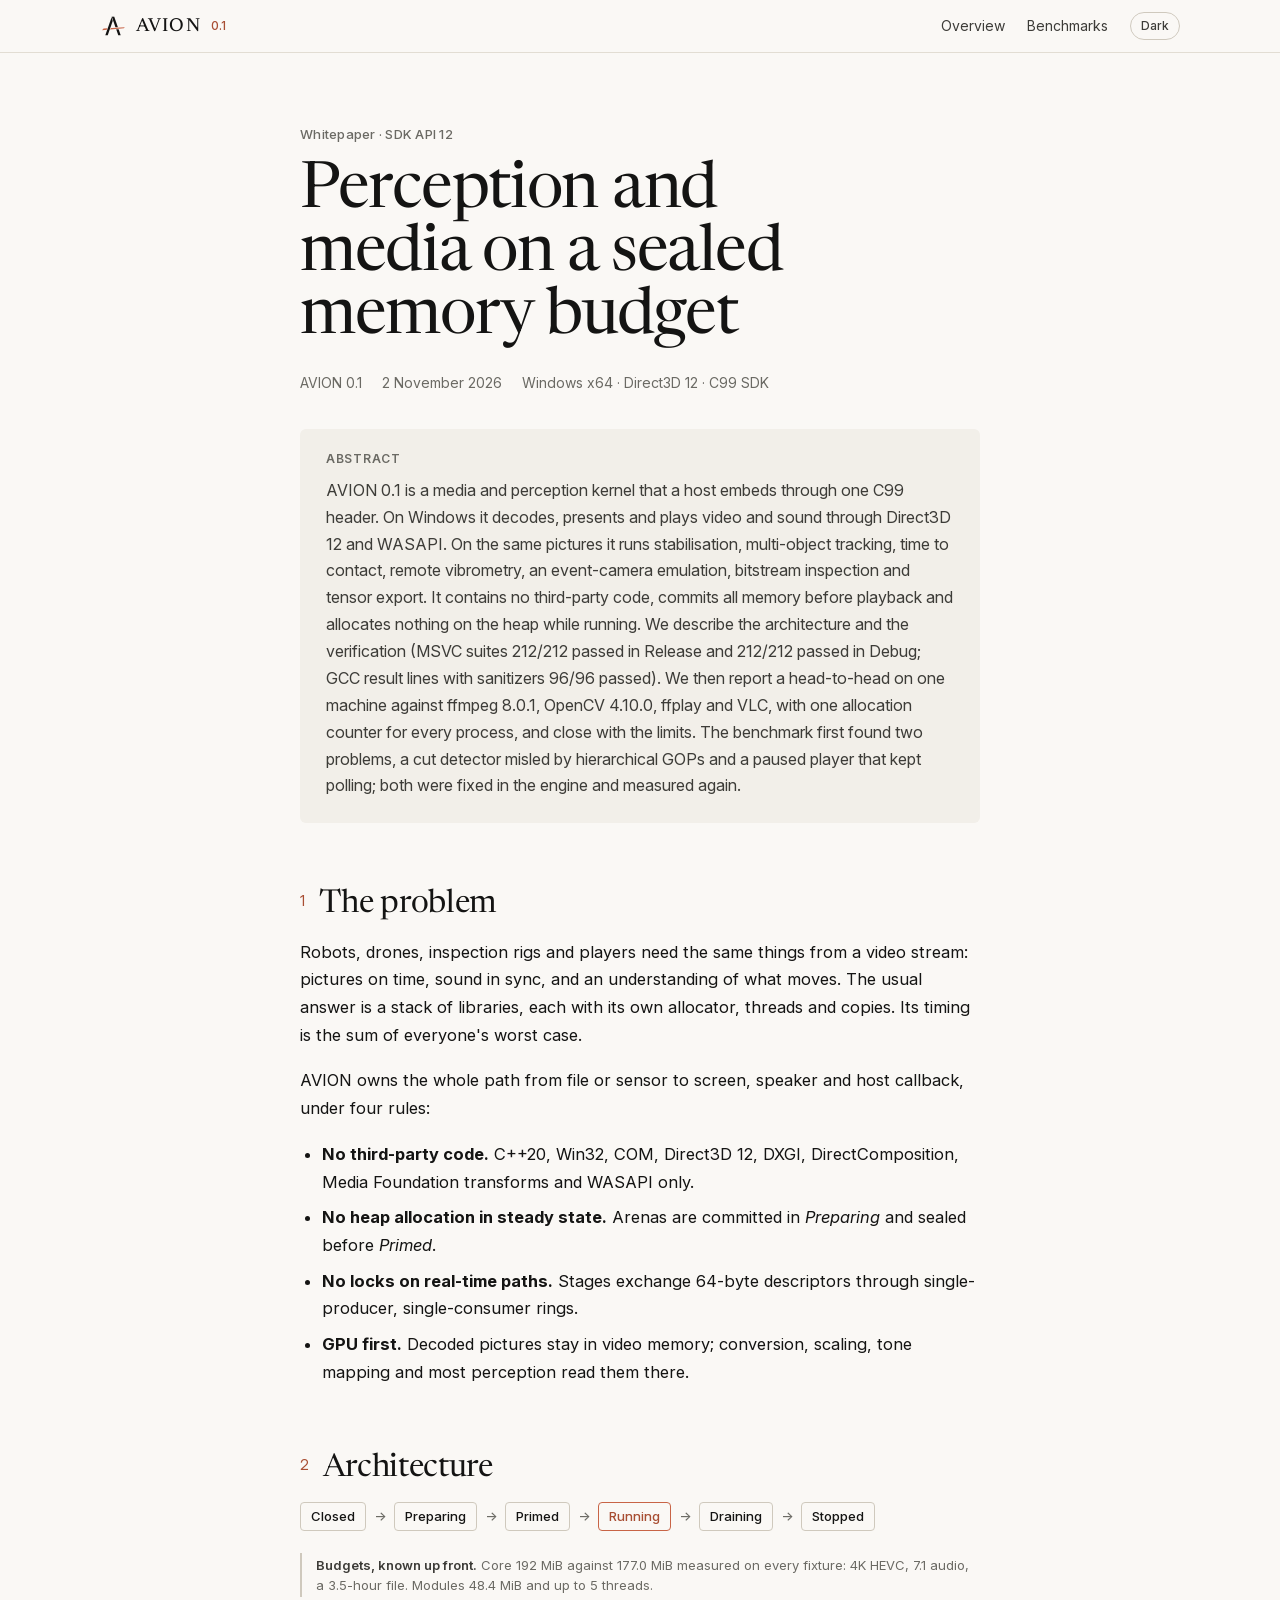
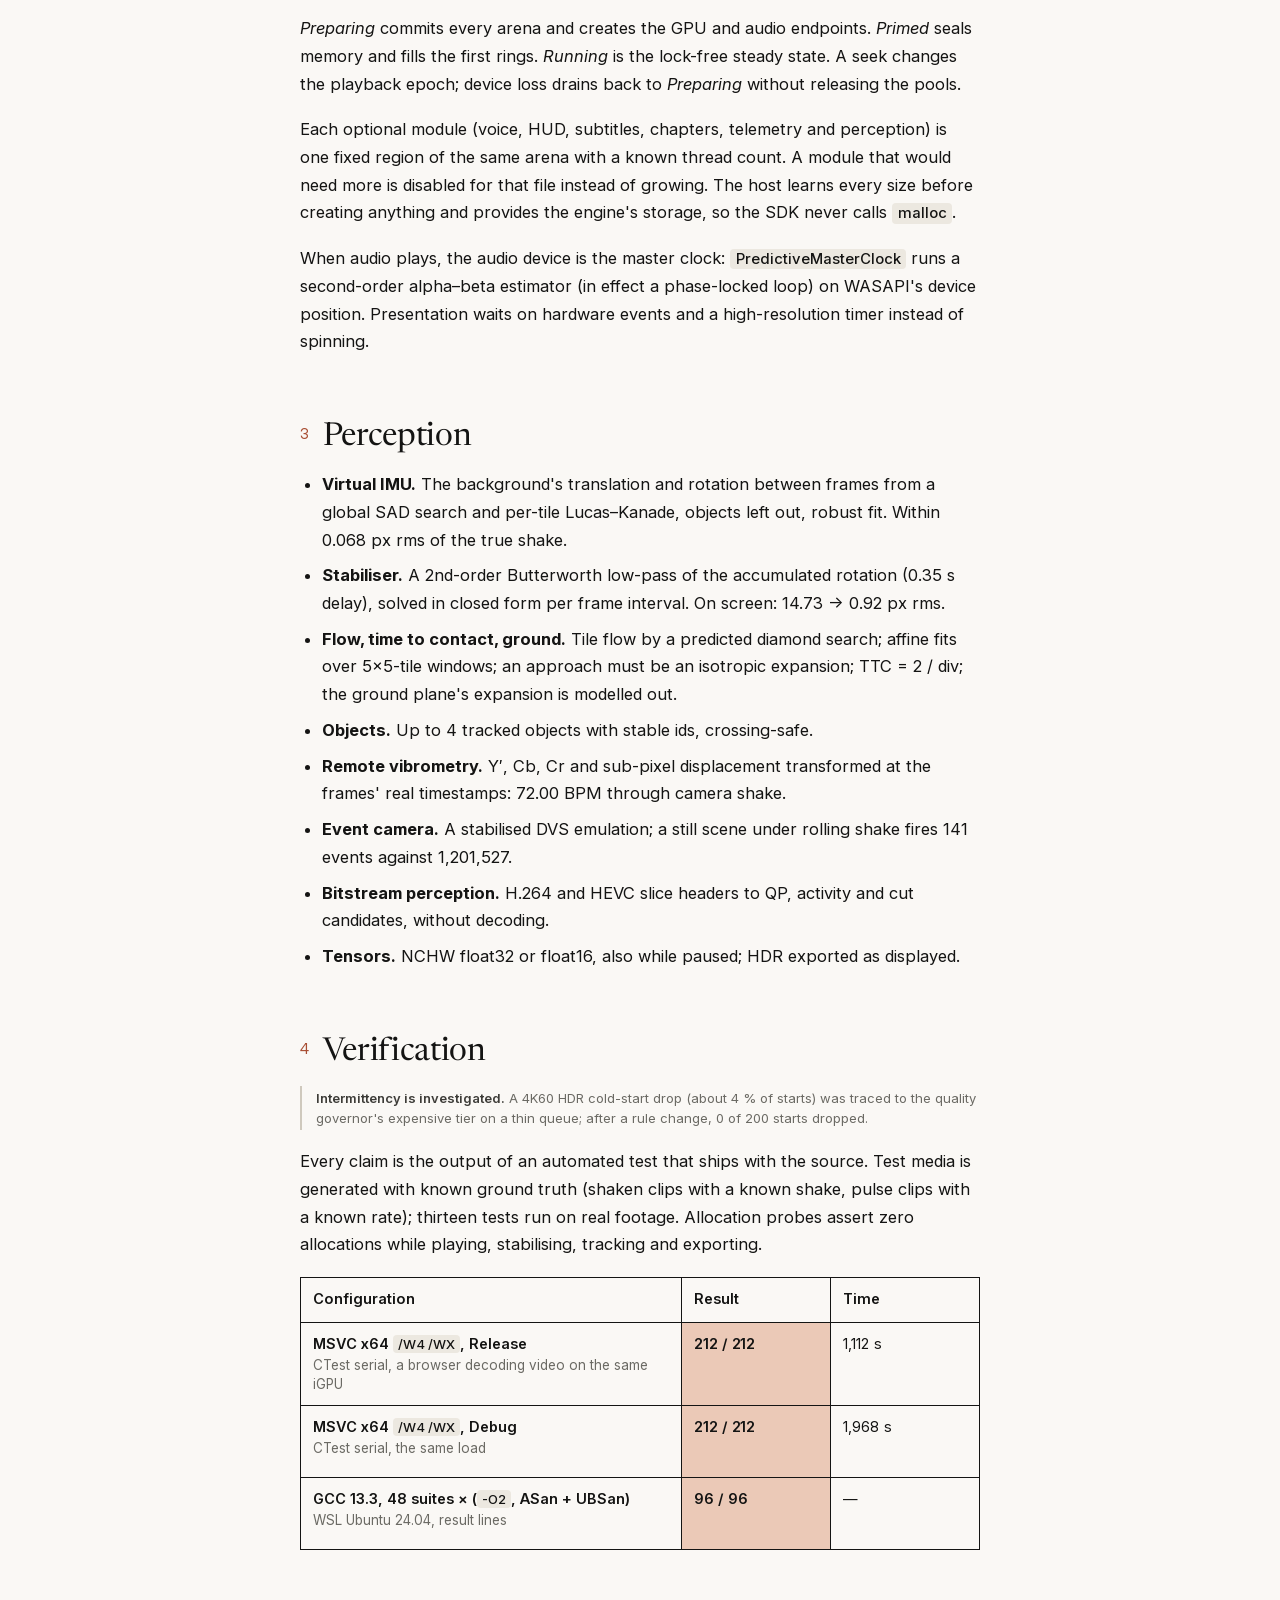
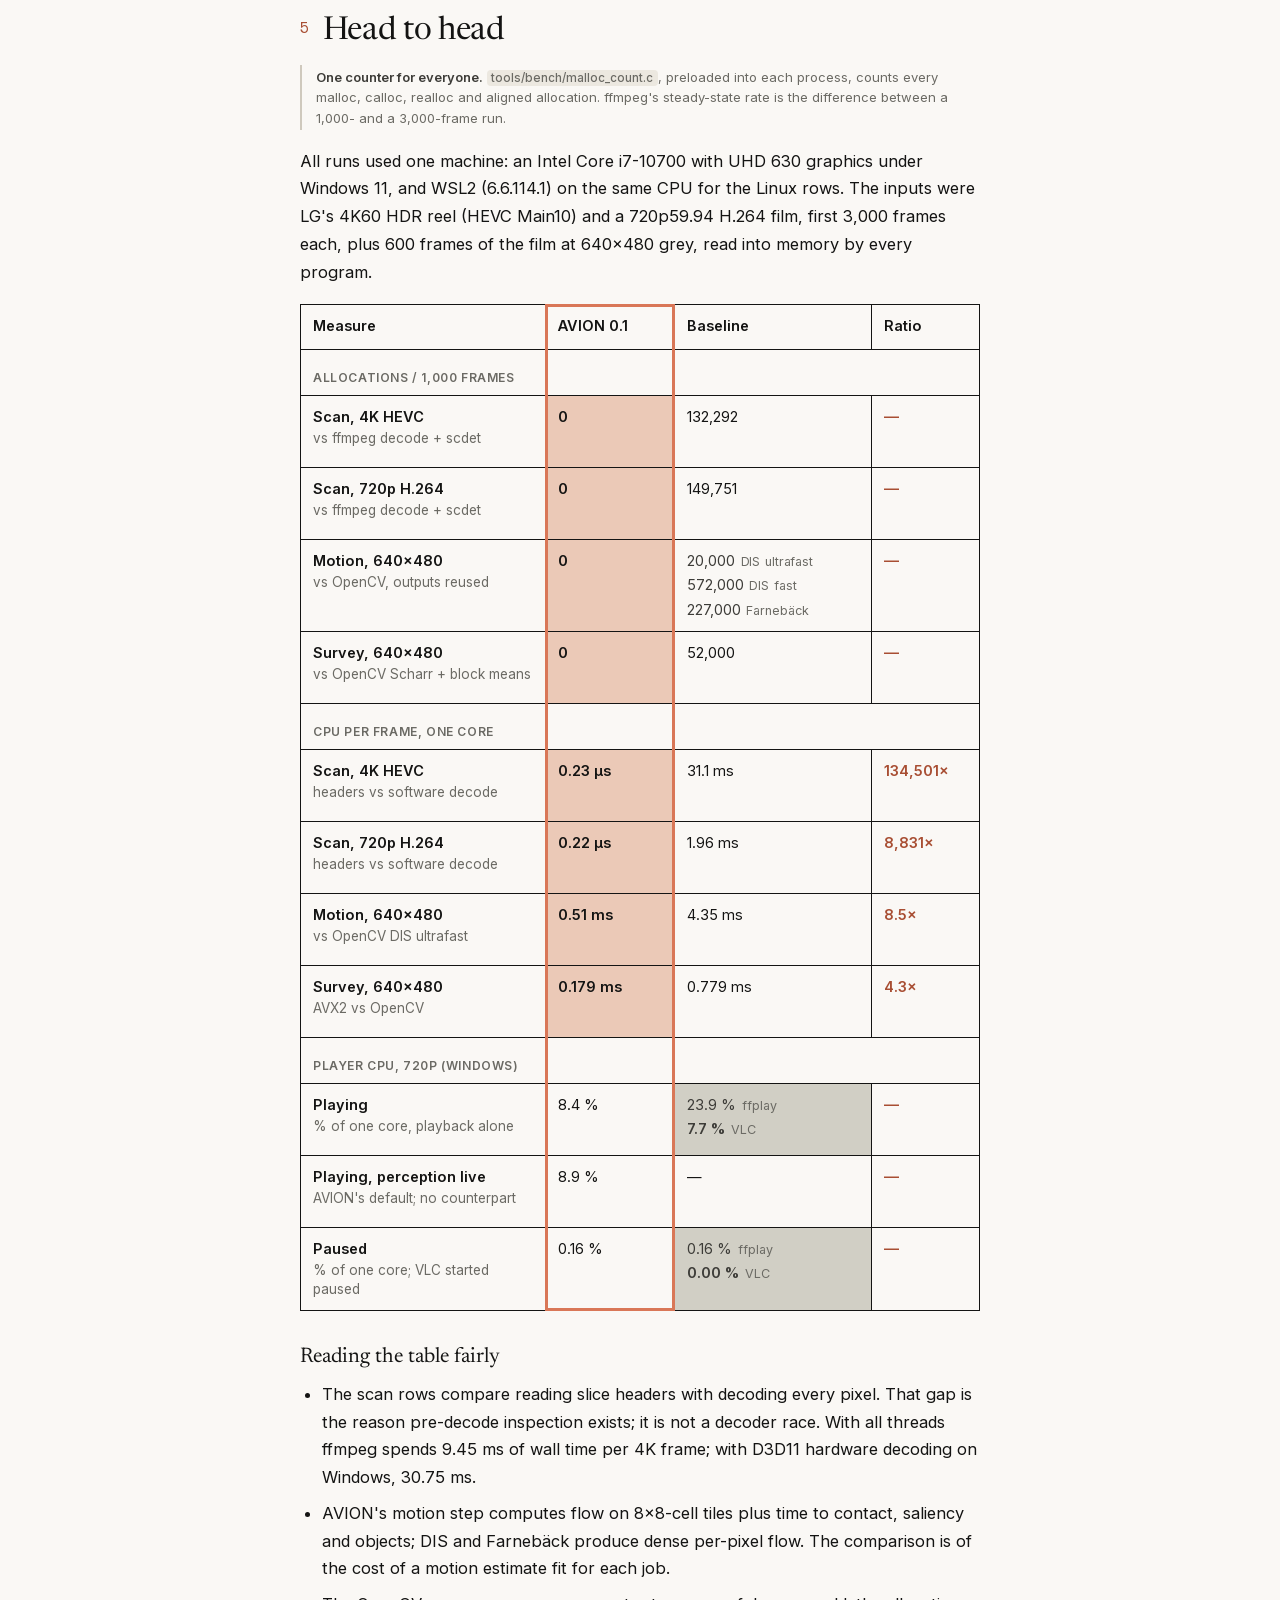
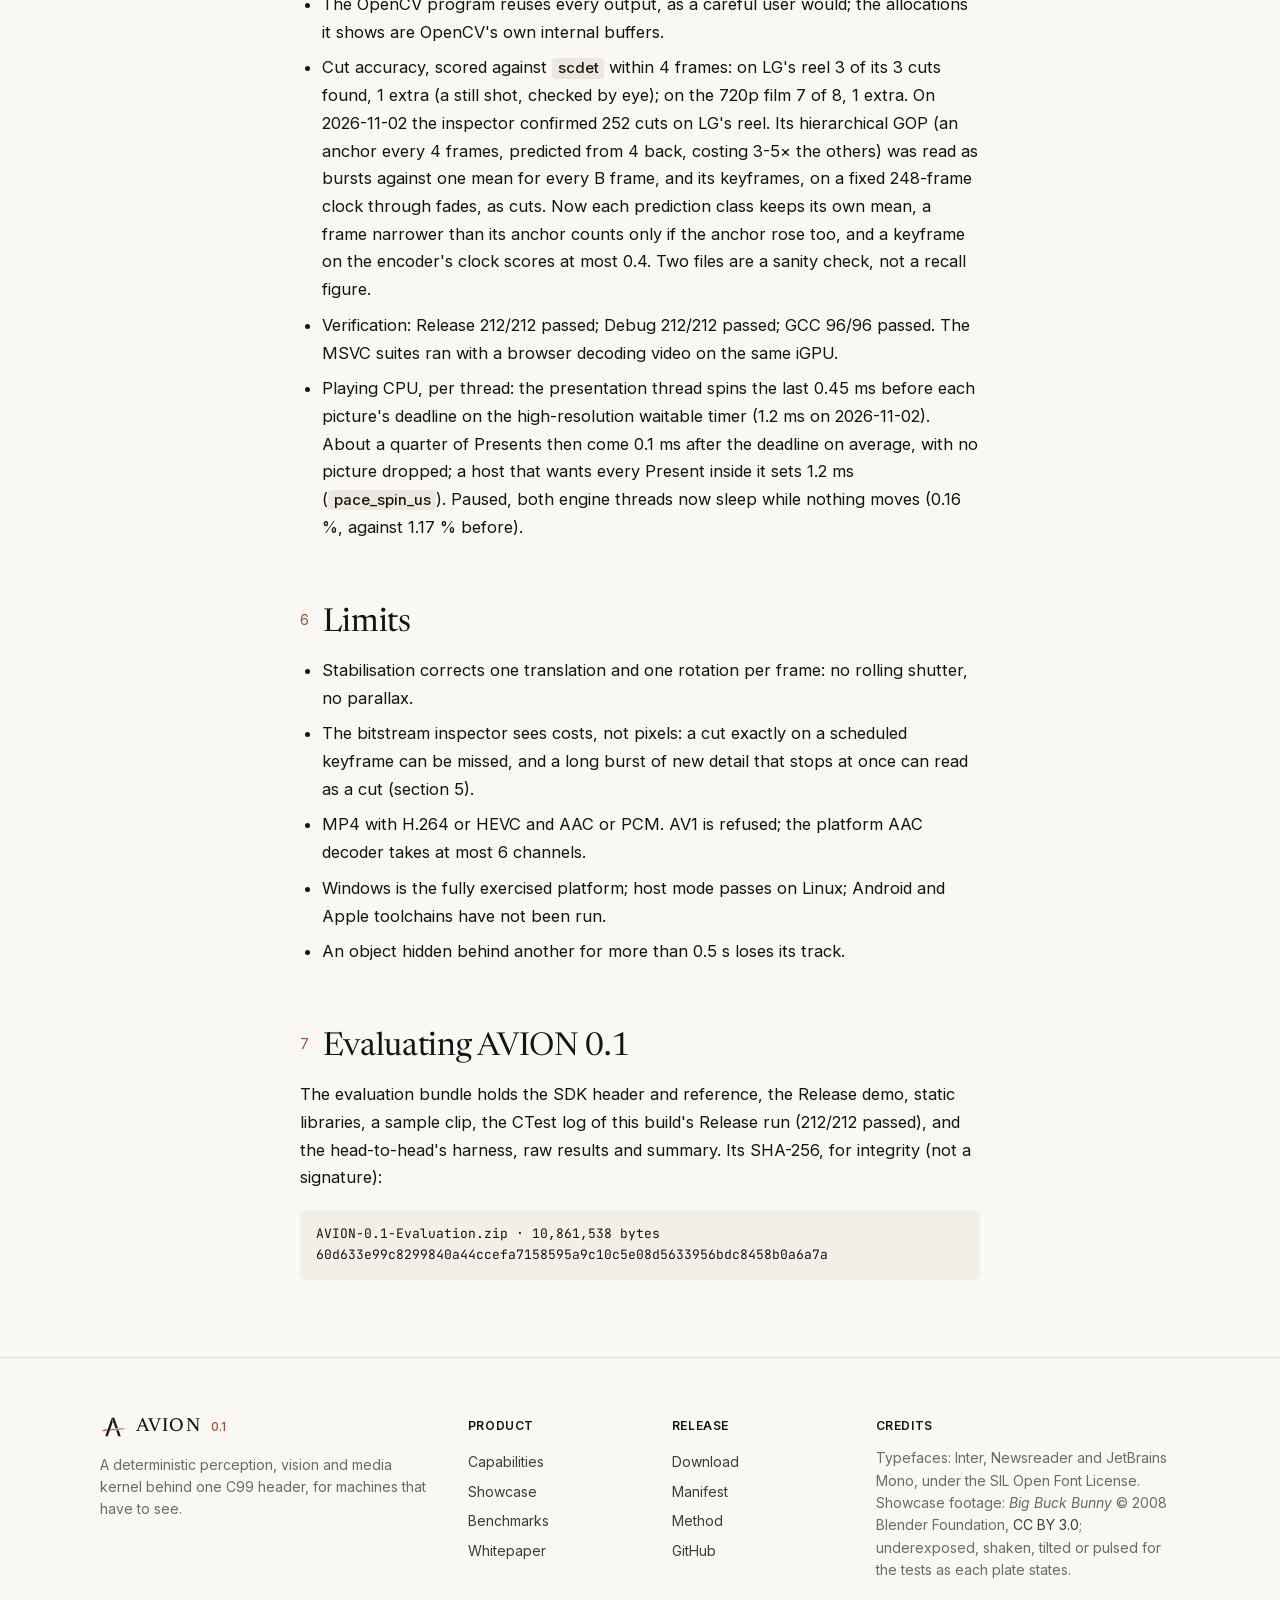
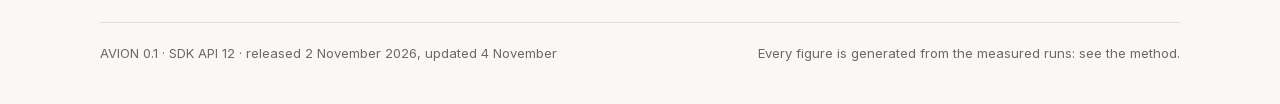
==== commit f7f97cd5: "SDK API 12: embedding (your interface, AVION inside), avion.dll and samples The site gains an Embed " ====
--- a/whitepaper.html
+++ b/whitepaper.html
@@ -264,6 +264,15 @@
 .codebox pre { margin: 0; border-radius: 0; background: transparent; color: #E8E4DB; padding: 18px 20px 20px; font-size: 12.5px; line-height: 1.65; }
 .code-note { font-size: 13.5px; color: var(--muted); margin: 12px 0 0; }
 
+/* Embed: the sample's screenshot beside the code and its figures */
+.embed { display: grid; grid-template-columns: minmax(0, 1.35fr) minmax(0, 1fr); gap: 28px 36px; align-items: start; }
+@media (max-width: 900px) { .embed { grid-template-columns: minmax(0, 1fr); } }
+.embed .shot { margin: 0; min-width: 0; }
+.embed .shot img { display: block; width: 100%; height: auto; border-radius: 10px; box-shadow: 0 0 0 1px var(--grid), 0 18px 48px rgba(0,0,0,.18); }
+.embed .shot figcaption { font-size: 13.5px; color: var(--muted); line-height: 1.55; margin-top: 12px; }
+.embed-side { min-width: 0; }
+.embed-side pre { font-size: 12.5px; }
+
 /* Footer: brand, two link columns, credits; a base line */
 .site-foot { border-top: 1px solid var(--rule); padding-block: 56px 40px; margin-top: 24px; font-size: 14px; color: var(--muted); }
 .foot-grid { display: grid; grid-template-columns: minmax(0, 1.4fr) repeat(2, minmax(0, .7fr)) minmax(0, 1.3fr); gap: 32px 40px; }
@@ -311,11 +320,11 @@
 
 <main class="paper gutter">
   <article class="col">
-    <p class="eyebrow">Whitepaper · SDK API 11</p>
+    <p class="eyebrow">Whitepaper · SDK API 12</p>
     <h1>Perception and media on a sealed memory budget</h1>
     <div class="byline"><span>AVION 0.1</span><span>2 November 2026</span><span>Windows x64 · Direct3D 12 · C99 SDK</span></div>
 
-    <div class="abstract"><b>Abstract</b>AVION 0.1 is a media and perception kernel that a host embeds through one C99 header. On Windows it decodes, presents and plays video and sound through Direct3D 12 and WASAPI. On the same pictures it runs stabilisation, multi-object tracking, time to contact, remote vibrometry, an event-camera emulation, bitstream inspection and tensor export. It contains no third-party code, commits all memory before playback and allocates nothing on the heap while running. We describe the architecture and the verification (MSVC suites 210/210 passed in Release and 210/210 passed in Debug; GCC result lines with sanitizers 96/96 passed). We then report a head-to-head on one machine against ffmpeg 8.0.1, OpenCV 4.10.0, ffplay and VLC, with one allocation counter for every process, and close with the limits. The benchmark first found two problems, a cut detector misled by hierarchical GOPs and a paused player that kept polling; both were fixed in the engine and measured again.</div>
+    <div class="abstract"><b>Abstract</b>AVION 0.1 is a media and perception kernel that a host embeds through one C99 header. On Windows it decodes, presents and plays video and sound through Direct3D 12 and WASAPI. On the same pictures it runs stabilisation, multi-object tracking, time to contact, remote vibrometry, an event-camera emulation, bitstream inspection and tensor export. It contains no third-party code, commits all memory before playback and allocates nothing on the heap while running. We describe the architecture and the verification (MSVC suites 212/212 passed in Release and 212/212 passed in Debug; GCC result lines with sanitizers 96/96 passed). We then report a head-to-head on one machine against ffmpeg 8.0.1, OpenCV 4.10.0, ffplay and VLC, with one allocation counter for every process, and close with the limits. The benchmark first found two problems, a cut detector misled by hierarchical GOPs and a paused player that kept polling; both were fixed in the engine and measured again.</div>
 
     <h2><span>1</span>The problem</h2>
     <p>Robots, drones, inspection rigs and players need the same things from a video stream: pictures on time, sound in sync, and an understanding of what moves. The usual answer is a stack of libraries, each with its own allocator, threads and copies. Its timing is the sum of everyone's worst case.</p>
@@ -353,8 +362,8 @@
       <colgroup><col style="width:56%"><col style="width:22%"><col style="width:22%"></colgroup>
       <thead><tr><th>Configuration</th><th>Result</th><th>Time</th></tr></thead>
       <tbody>
-        <tr><td>MSVC x64 <code>/W4 /WX</code>, Release<span class="sub">CTest serial, a browser decoding video on the same iGPU</span></td><td class="v win">210 / 210</td><td class="v">1,116 s</td></tr>
-        <tr><td>MSVC x64 <code>/W4 /WX</code>, Debug<span class="sub">CTest serial, the same load</span></td><td class="v win">210 / 210</td><td class="v">1,933 s</td></tr>
+        <tr><td>MSVC x64 <code>/W4 /WX</code>, Release<span class="sub">CTest serial, a browser decoding video on the same iGPU</span></td><td class="v win">212 / 212</td><td class="v">1,112 s</td></tr>
+        <tr><td>MSVC x64 <code>/W4 /WX</code>, Debug<span class="sub">CTest serial, the same load</span></td><td class="v win">212 / 212</td><td class="v">1,968 s</td></tr>
         <tr><td>GCC 13.3, 48 suites × (<code>-O2</code>, ASan + UBSan)<span class="sub">WSL Ubuntu 24.04, result lines</span></td><td class="v win">96 / 96</td><td class="v">—</td></tr>
       </tbody>
     </table></div>
@@ -388,7 +397,7 @@
       <li>AVION's motion step computes flow on 8×8-cell tiles plus time to contact, saliency and objects; DIS and Farnebäck produce dense per-pixel flow. The comparison is of the cost of a motion estimate fit for each job.</li>
       <li>The OpenCV program reuses every output, as a careful user would; the allocations it shows are OpenCV's own internal buffers.</li>
       <li>Cut accuracy, scored against <code>scdet</code> within 4 frames: on LG's reel 3 of its 3 cuts found, 1 extra (a still shot, checked by eye); on the 720p film 7 of 8, 1 extra. On 2026-11-02 the inspector confirmed 252 cuts on LG's reel. Its hierarchical GOP (an anchor every 4 frames, predicted from 4 back, costing 3-5× the others) was read as bursts against one mean for every B frame, and its keyframes, on a fixed 248-frame clock through fades, as cuts. Now each prediction class keeps its own mean, a frame narrower than its anchor counts only if the anchor rose too, and a keyframe on the encoder's clock scores at most 0.4. Two files are a sanity check, not a recall figure.</li>
-      <li>Verification: Release 210/210 passed; Debug 210/210 passed; GCC 96/96 passed. The MSVC suites ran with a browser decoding video on the same iGPU.</li>
+      <li>Verification: Release 212/212 passed; Debug 212/212 passed; GCC 96/96 passed. The MSVC suites ran with a browser decoding video on the same iGPU.</li>
       <li>Playing CPU, per thread: the presentation thread spins the last 0.45 ms before each picture's deadline on the high-resolution waitable timer (1.2 ms on 2026-11-02). About a quarter of Presents then come 0.1 ms after the deadline on average, with no picture dropped; a host that wants every Present inside it sets 1.2 ms (<code>pace_spin_us</code>). Paused, both engine threads now sleep while nothing moves (0.16 %, against 1.17 % before).</li>
     </ul>
 
@@ -402,9 +411,9 @@
     </ul>
 
     <h2><span>7</span>Evaluating AVION 0.1</h2>
-    <p>The evaluation bundle holds the SDK header and reference, the Release demo, static libraries, a sample clip, the CTest log of this build's Release run (210/210 passed), and the head-to-head's harness, raw results and summary. Its SHA-256, for integrity (not a signature):</p>
-    <pre>AVION-0.1-Evaluation.zip · 8,995,375 bytes
-aa62ffa57a0d362eec9f1ccc83bb88bd48c38310a0c34b06486b18dde2db2898</pre>
+    <p>The evaluation bundle holds the SDK header and reference, the Release demo, static libraries, a sample clip, the CTest log of this build's Release run (212/212 passed), and the head-to-head's harness, raw results and summary. Its SHA-256, for integrity (not a signature):</p>
+    <pre>AVION-0.1-Evaluation.zip · 10,861,538 bytes
+60d633e99c8299840a44ccefa7158595a9c10c5e08d5633956bdc8458b0a6a7a</pre>
   </article>
 </main>
 <footer class="site-foot gutter">
@@ -414,7 +423,7 @@
     <nav class="foot-col" aria-label="Release"><h4>Release</h4><a href="index.html#download">Download</a><a href="downloads/AVION-0.1-delivery-manifest.json">Manifest</a><a href="index.html#method">Method</a><a href="https://github.com/5645hm-a11y/avion">GitHub</a></nav>
     <div class="foot-col"><h4>Credits</h4><p>Typefaces: Inter, Newsreader and JetBrains Mono, under the SIL Open Font License. Showcase footage: <i>Big Buck Bunny</i> © 2008 Blender Foundation, <a style="display:inline;padding:0" href="https://creativecommons.org/licenses/by/3.0/">CC BY 3.0</a>; underexposed, shaken, tilted or pulsed for the tests as each plate states.</p></div>
   </div>
-  <div class="wide foot-base"><span>AVION 0.1 · SDK API 11 · released 2 November 2026</span><span>Every figure is generated from the measured runs: see the method.</span></div>
+  <div class="wide foot-base"><span>AVION 0.1 · SDK API 12 · released 2 November 2026, updated 4 November</span><span>Every figure is generated from the measured runs: see the method.</span></div>
 </footer>
 <script>
 (() => {
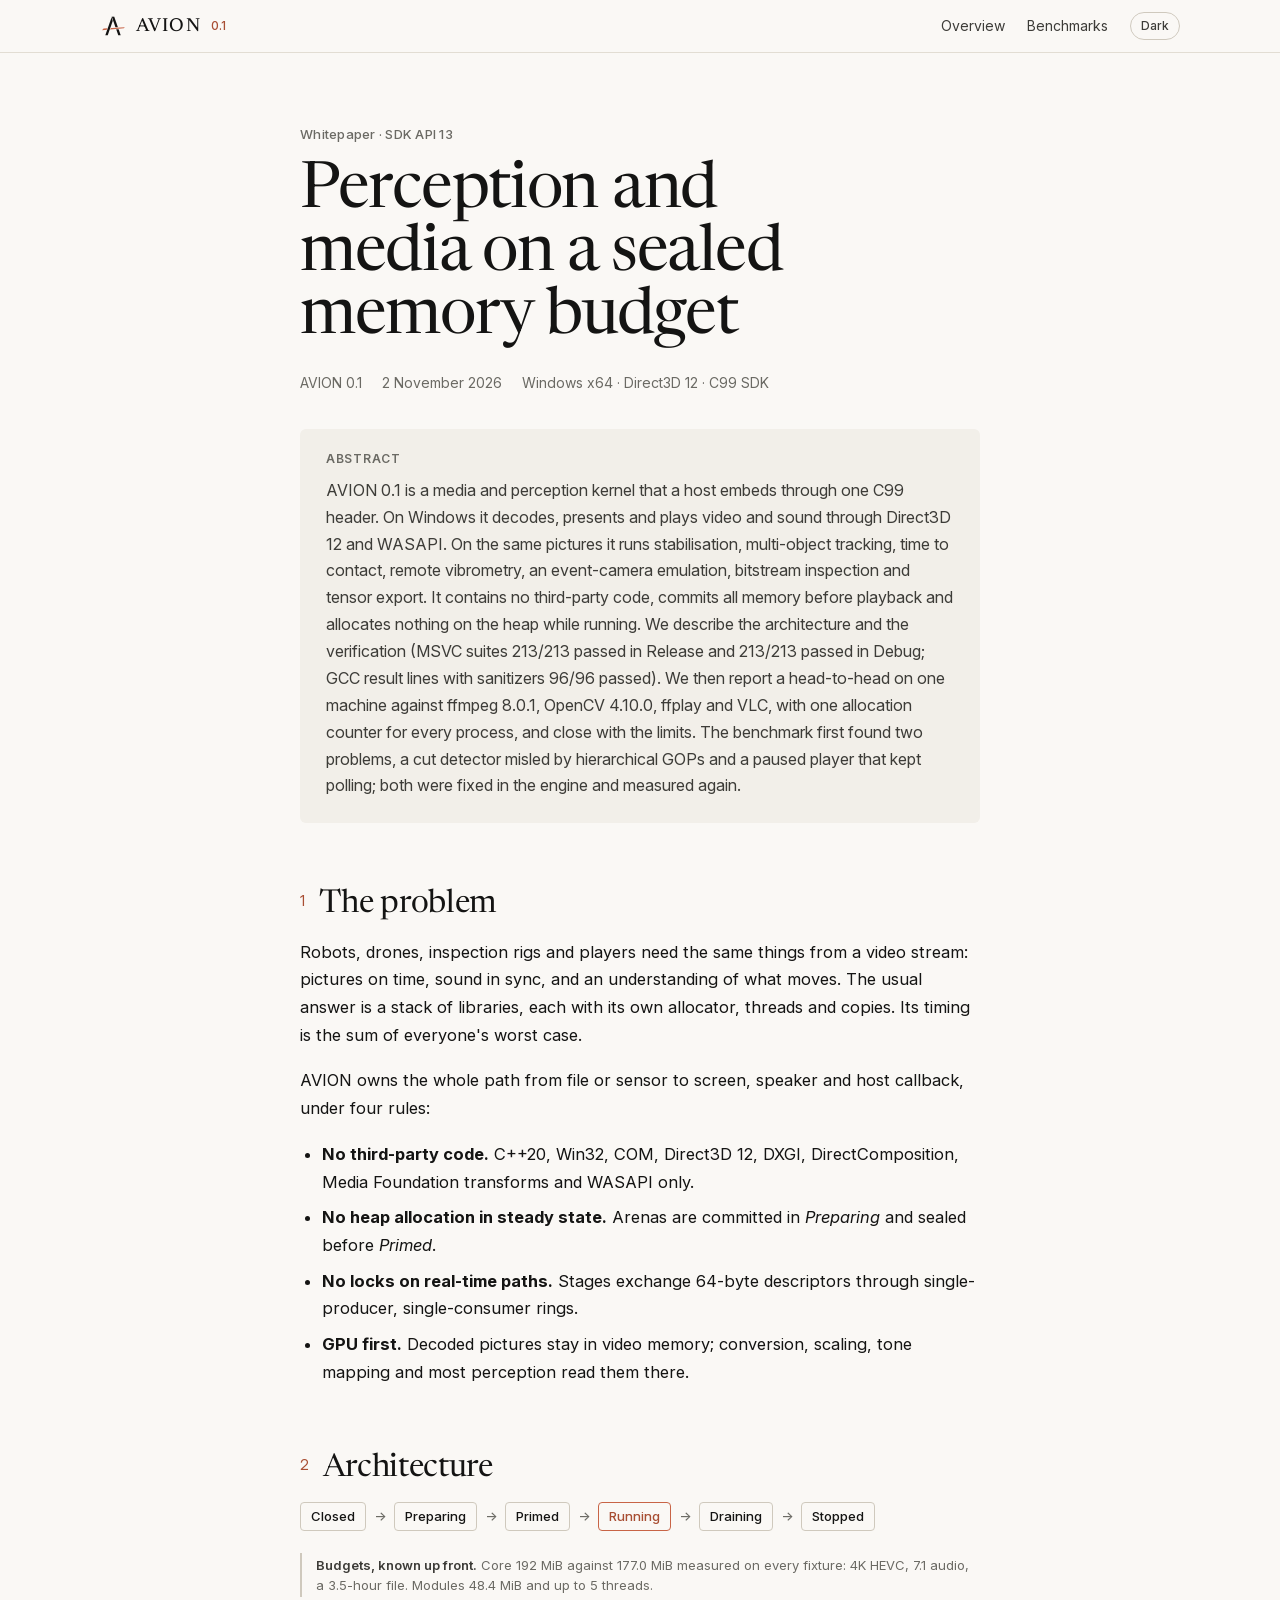
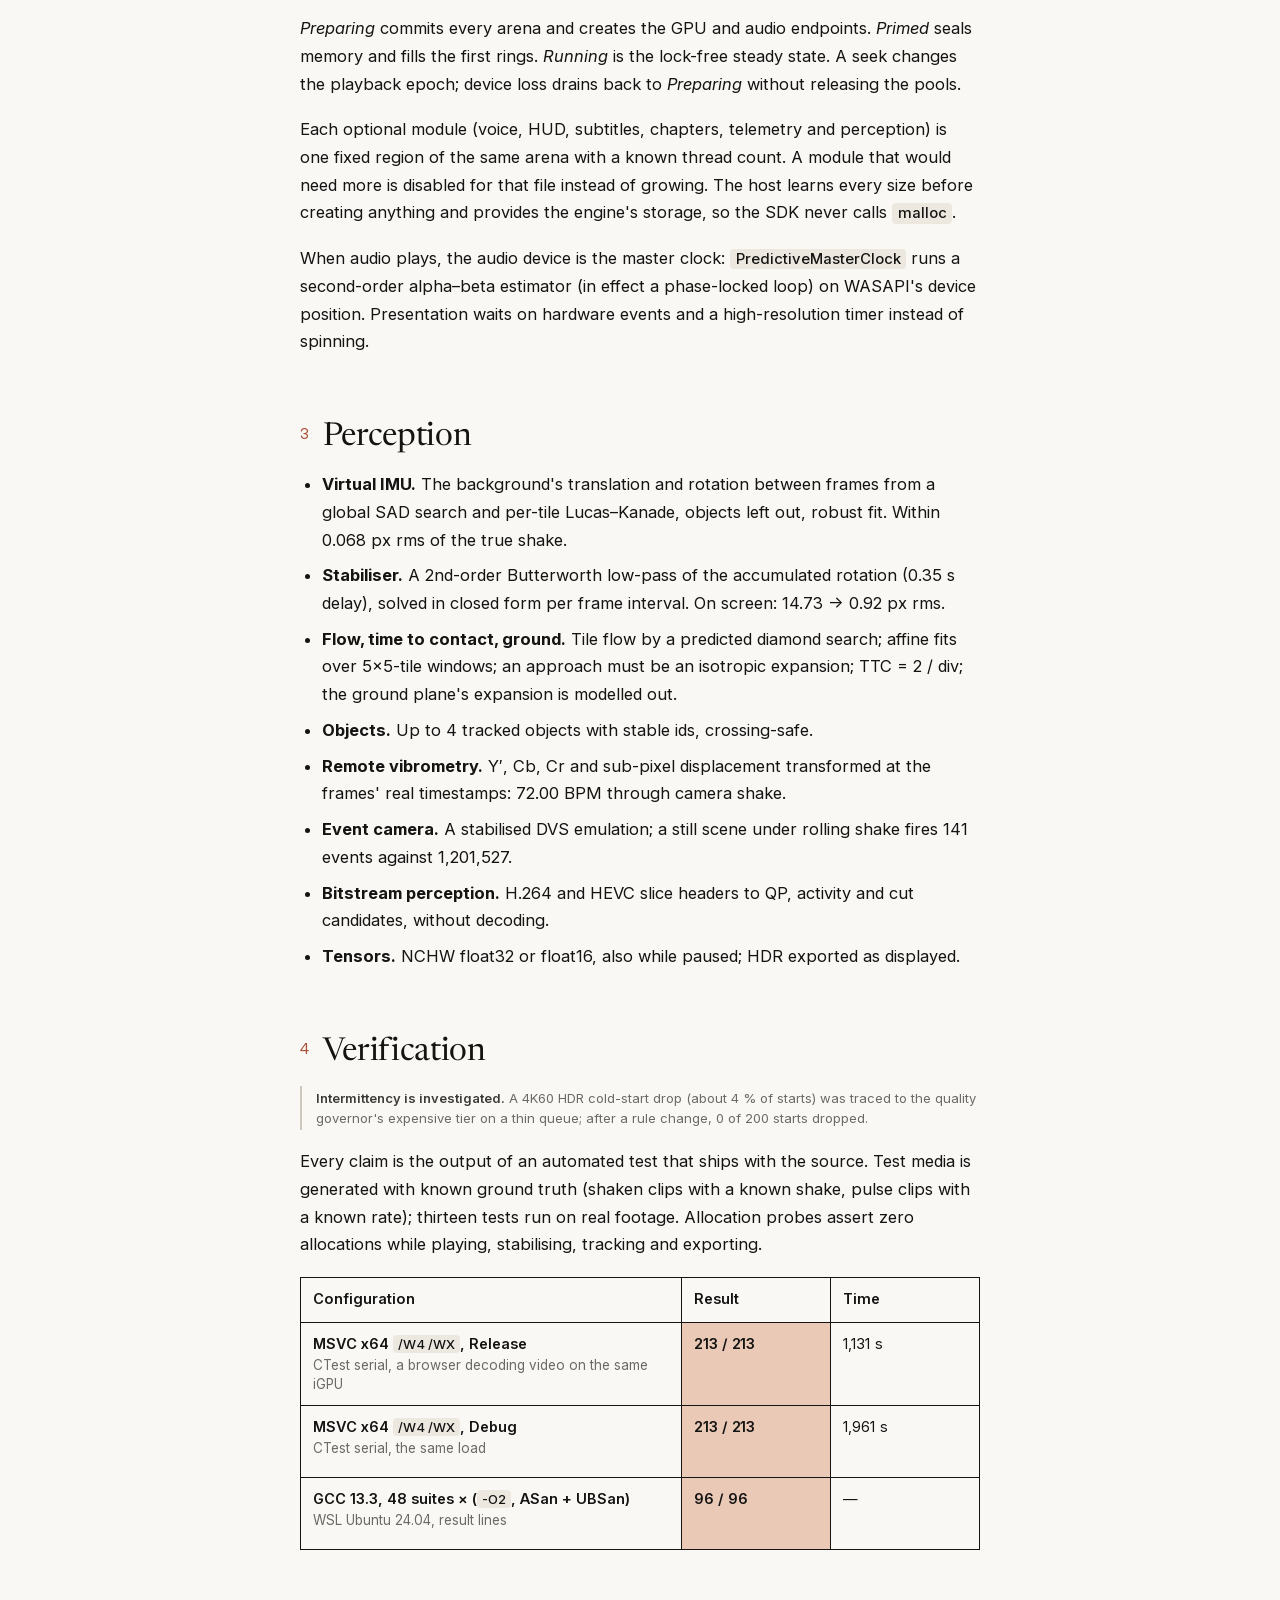
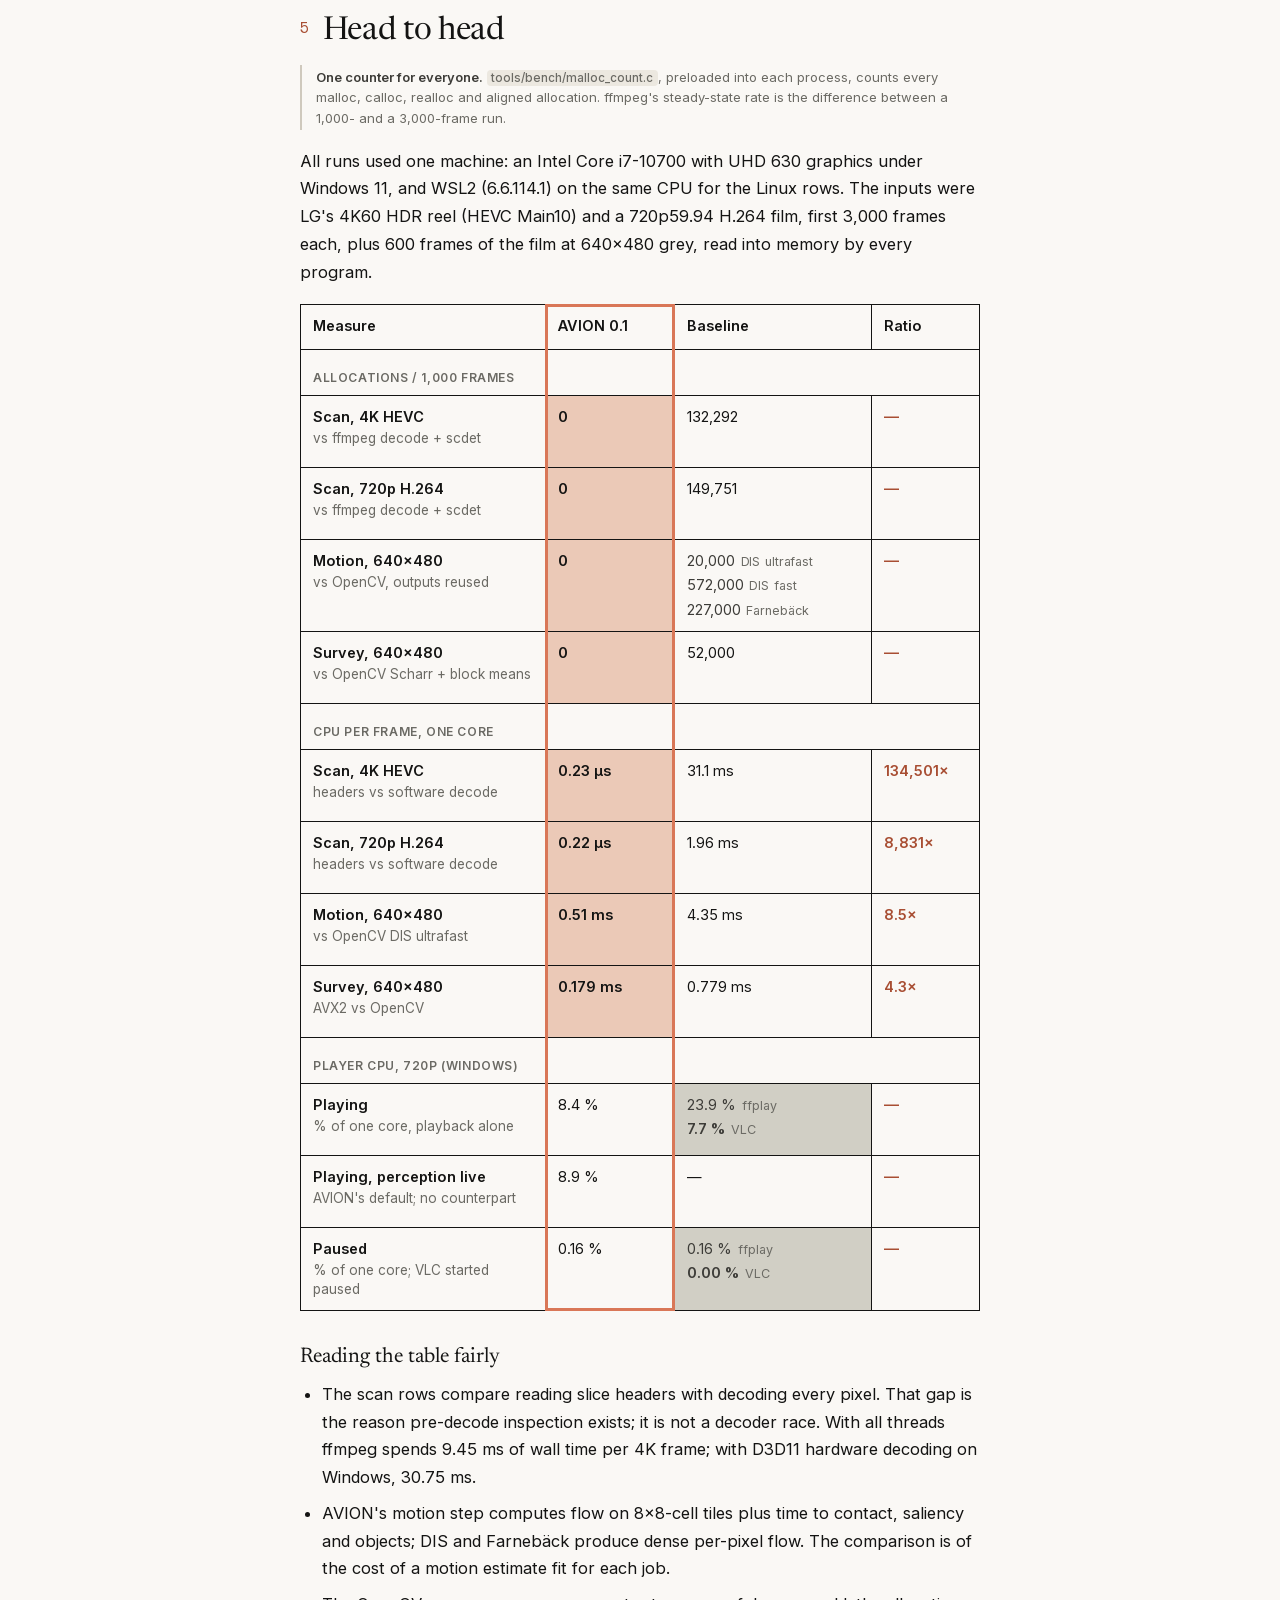
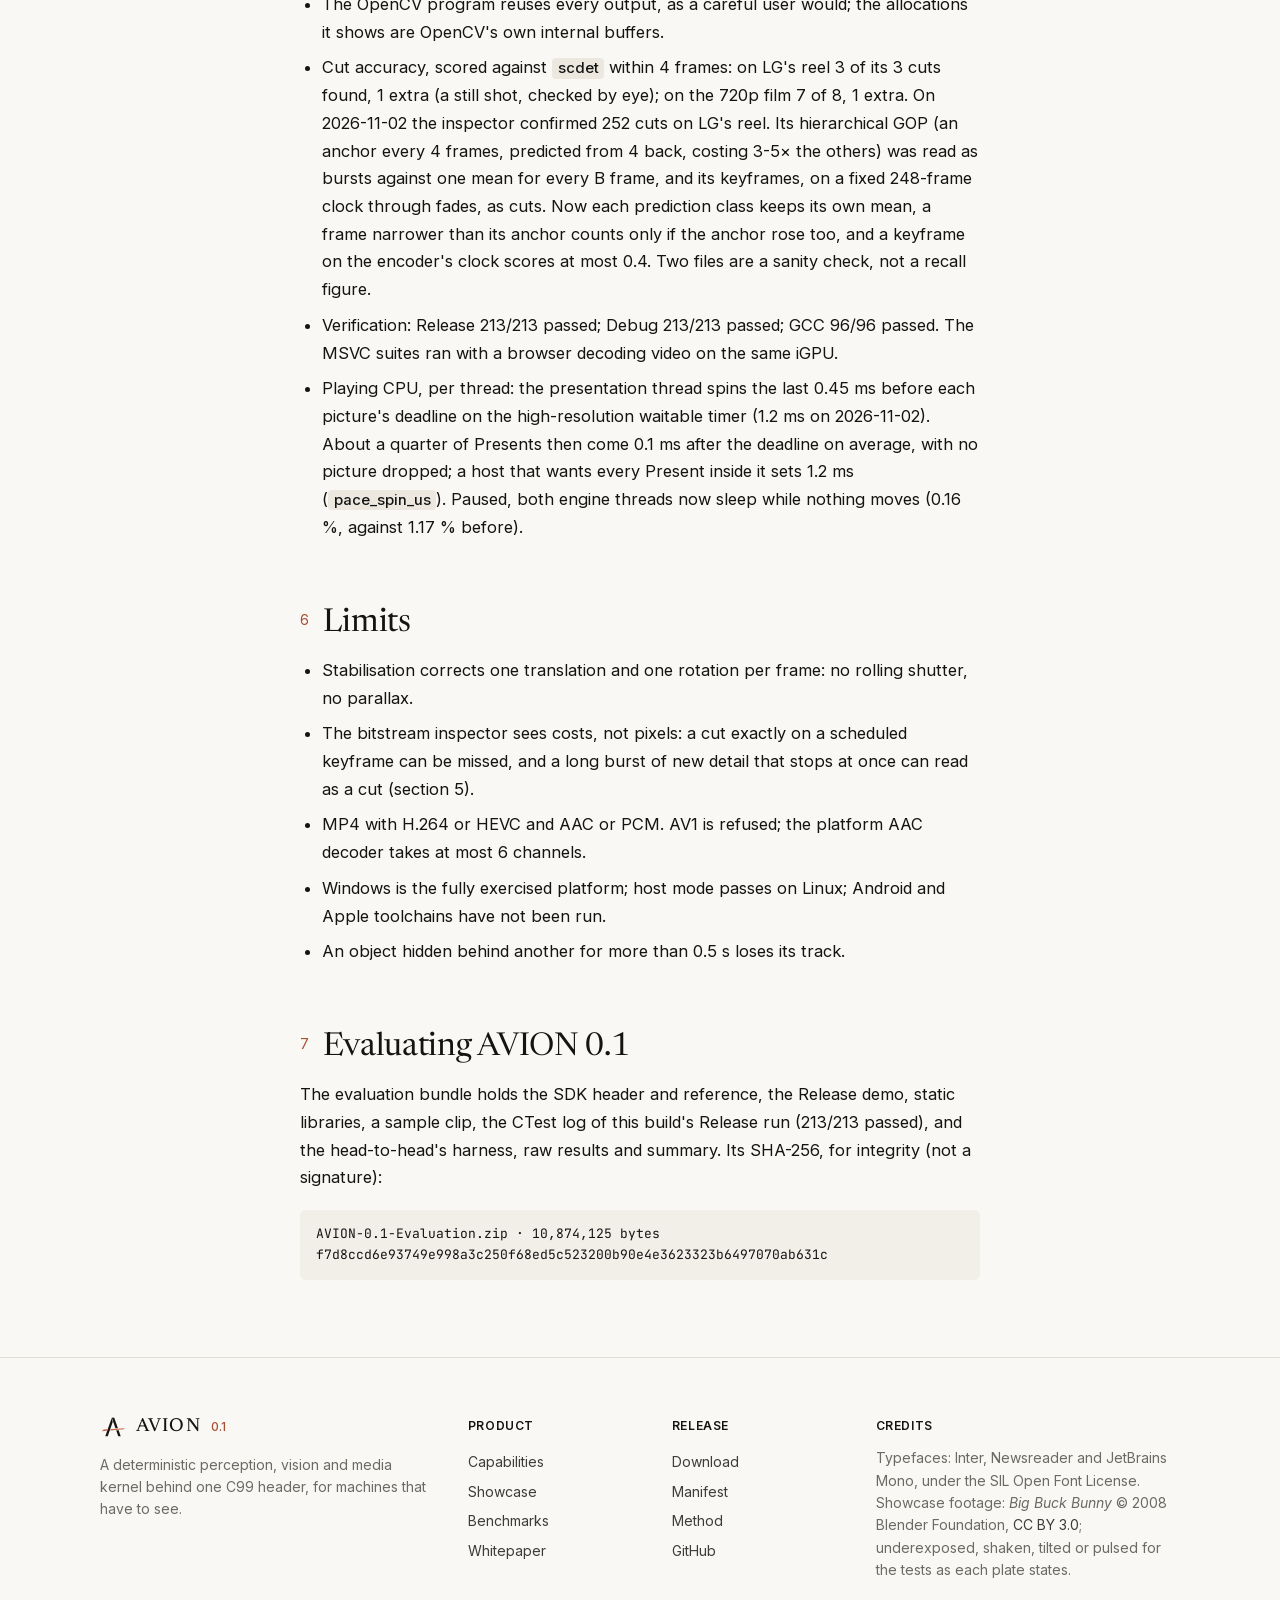
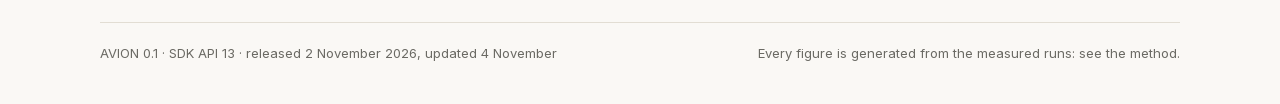
==== commit 29132d99: "AVION 0.1: SDK API 13, texture output into the host's renderer Co-Authored-By: Claude Opus 5.5 <nore" ====
--- a/whitepaper.html
+++ b/whitepaper.html
@@ -320,11 +320,11 @@
 
 <main class="paper gutter">
   <article class="col">
-    <p class="eyebrow">Whitepaper · SDK API 12</p>
+    <p class="eyebrow">Whitepaper · SDK API 13</p>
     <h1>Perception and media on a sealed memory budget</h1>
     <div class="byline"><span>AVION 0.1</span><span>2 November 2026</span><span>Windows x64 · Direct3D 12 · C99 SDK</span></div>
 
-    <div class="abstract"><b>Abstract</b>AVION 0.1 is a media and perception kernel that a host embeds through one C99 header. On Windows it decodes, presents and plays video and sound through Direct3D 12 and WASAPI. On the same pictures it runs stabilisation, multi-object tracking, time to contact, remote vibrometry, an event-camera emulation, bitstream inspection and tensor export. It contains no third-party code, commits all memory before playback and allocates nothing on the heap while running. We describe the architecture and the verification (MSVC suites 212/212 passed in Release and 212/212 passed in Debug; GCC result lines with sanitizers 96/96 passed). We then report a head-to-head on one machine against ffmpeg 8.0.1, OpenCV 4.10.0, ffplay and VLC, with one allocation counter for every process, and close with the limits. The benchmark first found two problems, a cut detector misled by hierarchical GOPs and a paused player that kept polling; both were fixed in the engine and measured again.</div>
+    <div class="abstract"><b>Abstract</b>AVION 0.1 is a media and perception kernel that a host embeds through one C99 header. On Windows it decodes, presents and plays video and sound through Direct3D 12 and WASAPI. On the same pictures it runs stabilisation, multi-object tracking, time to contact, remote vibrometry, an event-camera emulation, bitstream inspection and tensor export. It contains no third-party code, commits all memory before playback and allocates nothing on the heap while running. We describe the architecture and the verification (MSVC suites 213/213 passed in Release and 213/213 passed in Debug; GCC result lines with sanitizers 96/96 passed). We then report a head-to-head on one machine against ffmpeg 8.0.1, OpenCV 4.10.0, ffplay and VLC, with one allocation counter for every process, and close with the limits. The benchmark first found two problems, a cut detector misled by hierarchical GOPs and a paused player that kept polling; both were fixed in the engine and measured again.</div>
 
     <h2><span>1</span>The problem</h2>
     <p>Robots, drones, inspection rigs and players need the same things from a video stream: pictures on time, sound in sync, and an understanding of what moves. The usual answer is a stack of libraries, each with its own allocator, threads and copies. Its timing is the sum of everyone's worst case.</p>
@@ -362,8 +362,8 @@
       <colgroup><col style="width:56%"><col style="width:22%"><col style="width:22%"></colgroup>
       <thead><tr><th>Configuration</th><th>Result</th><th>Time</th></tr></thead>
       <tbody>
-        <tr><td>MSVC x64 <code>/W4 /WX</code>, Release<span class="sub">CTest serial, a browser decoding video on the same iGPU</span></td><td class="v win">212 / 212</td><td class="v">1,112 s</td></tr>
-        <tr><td>MSVC x64 <code>/W4 /WX</code>, Debug<span class="sub">CTest serial, the same load</span></td><td class="v win">212 / 212</td><td class="v">1,968 s</td></tr>
+        <tr><td>MSVC x64 <code>/W4 /WX</code>, Release<span class="sub">CTest serial, a browser decoding video on the same iGPU</span></td><td class="v win">213 / 213</td><td class="v">1,131 s</td></tr>
+        <tr><td>MSVC x64 <code>/W4 /WX</code>, Debug<span class="sub">CTest serial, the same load</span></td><td class="v win">213 / 213</td><td class="v">1,961 s</td></tr>
         <tr><td>GCC 13.3, 48 suites × (<code>-O2</code>, ASan + UBSan)<span class="sub">WSL Ubuntu 24.04, result lines</span></td><td class="v win">96 / 96</td><td class="v">—</td></tr>
       </tbody>
     </table></div>
@@ -397,7 +397,7 @@
       <li>AVION's motion step computes flow on 8×8-cell tiles plus time to contact, saliency and objects; DIS and Farnebäck produce dense per-pixel flow. The comparison is of the cost of a motion estimate fit for each job.</li>
       <li>The OpenCV program reuses every output, as a careful user would; the allocations it shows are OpenCV's own internal buffers.</li>
       <li>Cut accuracy, scored against <code>scdet</code> within 4 frames: on LG's reel 3 of its 3 cuts found, 1 extra (a still shot, checked by eye); on the 720p film 7 of 8, 1 extra. On 2026-11-02 the inspector confirmed 252 cuts on LG's reel. Its hierarchical GOP (an anchor every 4 frames, predicted from 4 back, costing 3-5× the others) was read as bursts against one mean for every B frame, and its keyframes, on a fixed 248-frame clock through fades, as cuts. Now each prediction class keeps its own mean, a frame narrower than its anchor counts only if the anchor rose too, and a keyframe on the encoder's clock scores at most 0.4. Two files are a sanity check, not a recall figure.</li>
-      <li>Verification: Release 212/212 passed; Debug 212/212 passed; GCC 96/96 passed. The MSVC suites ran with a browser decoding video on the same iGPU.</li>
+      <li>Verification: Release 213/213 passed; Debug 213/213 passed; GCC 96/96 passed. The MSVC suites ran with a browser decoding video on the same iGPU.</li>
       <li>Playing CPU, per thread: the presentation thread spins the last 0.45 ms before each picture's deadline on the high-resolution waitable timer (1.2 ms on 2026-11-02). About a quarter of Presents then come 0.1 ms after the deadline on average, with no picture dropped; a host that wants every Present inside it sets 1.2 ms (<code>pace_spin_us</code>). Paused, both engine threads now sleep while nothing moves (0.16 %, against 1.17 % before).</li>
     </ul>
 
@@ -411,9 +411,9 @@
     </ul>
 
     <h2><span>7</span>Evaluating AVION 0.1</h2>
-    <p>The evaluation bundle holds the SDK header and reference, the Release demo, static libraries, a sample clip, the CTest log of this build's Release run (212/212 passed), and the head-to-head's harness, raw results and summary. Its SHA-256, for integrity (not a signature):</p>
-    <pre>AVION-0.1-Evaluation.zip · 10,861,538 bytes
-60d633e99c8299840a44ccefa7158595a9c10c5e08d5633956bdc8458b0a6a7a</pre>
+    <p>The evaluation bundle holds the SDK header and reference, the Release demo, static libraries, a sample clip, the CTest log of this build's Release run (213/213 passed), and the head-to-head's harness, raw results and summary. Its SHA-256, for integrity (not a signature):</p>
+    <pre>AVION-0.1-Evaluation.zip · 10,874,125 bytes
+f7d8ccd6e93749e998a3c250f68ed5c523200b90e4e3623323b6497070ab631c</pre>
   </article>
 </main>
 <footer class="site-foot gutter">
@@ -423,7 +423,7 @@
     <nav class="foot-col" aria-label="Release"><h4>Release</h4><a href="index.html#download">Download</a><a href="downloads/AVION-0.1-delivery-manifest.json">Manifest</a><a href="index.html#method">Method</a><a href="https://github.com/5645hm-a11y/avion">GitHub</a></nav>
     <div class="foot-col"><h4>Credits</h4><p>Typefaces: Inter, Newsreader and JetBrains Mono, under the SIL Open Font License. Showcase footage: <i>Big Buck Bunny</i> © 2008 Blender Foundation, <a style="display:inline;padding:0" href="https://creativecommons.org/licenses/by/3.0/">CC BY 3.0</a>; underexposed, shaken, tilted or pulsed for the tests as each plate states.</p></div>
   </div>
-  <div class="wide foot-base"><span>AVION 0.1 · SDK API 12 · released 2 November 2026, updated 4 November</span><span>Every figure is generated from the measured runs: see the method.</span></div>
+  <div class="wide foot-base"><span>AVION 0.1 · SDK API 13 · released 2 November 2026, updated 4 November</span><span>Every figure is generated from the measured runs: see the method.</span></div>
 </footer>
 <script>
 (() => {
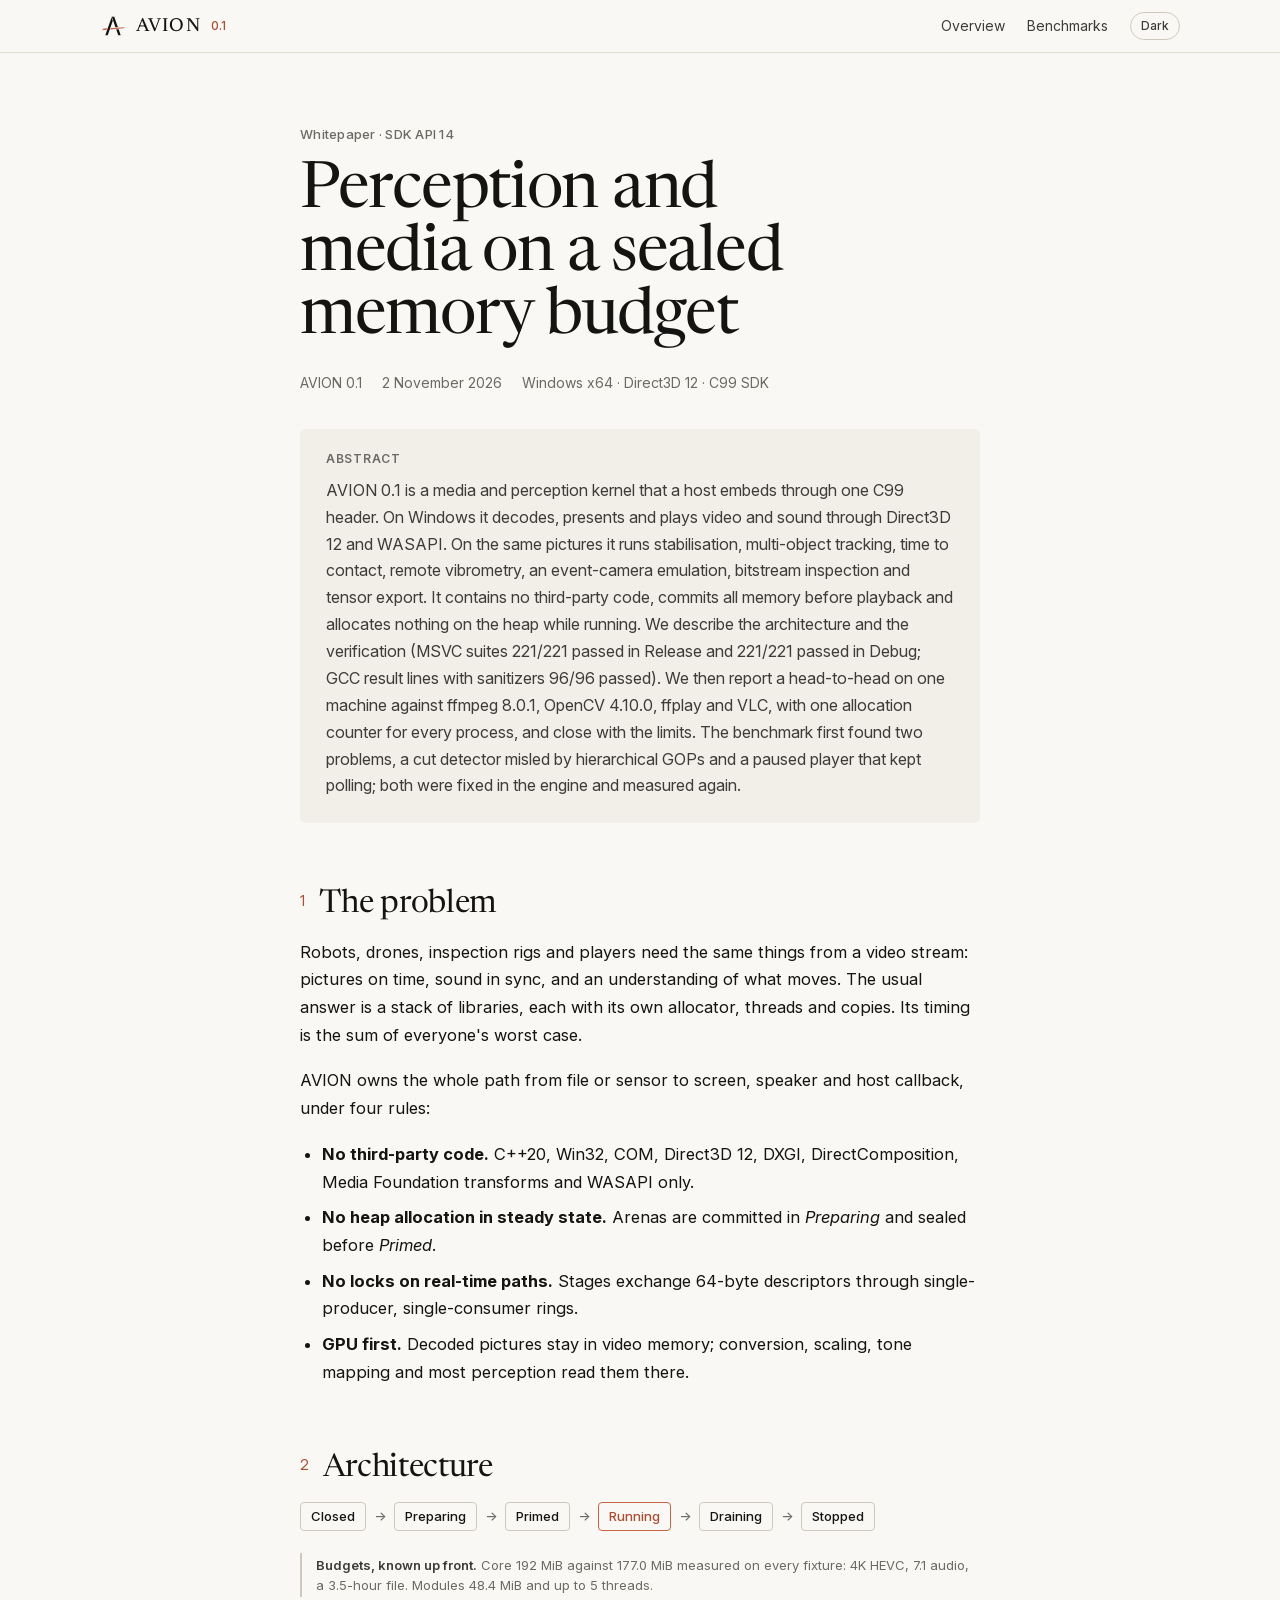
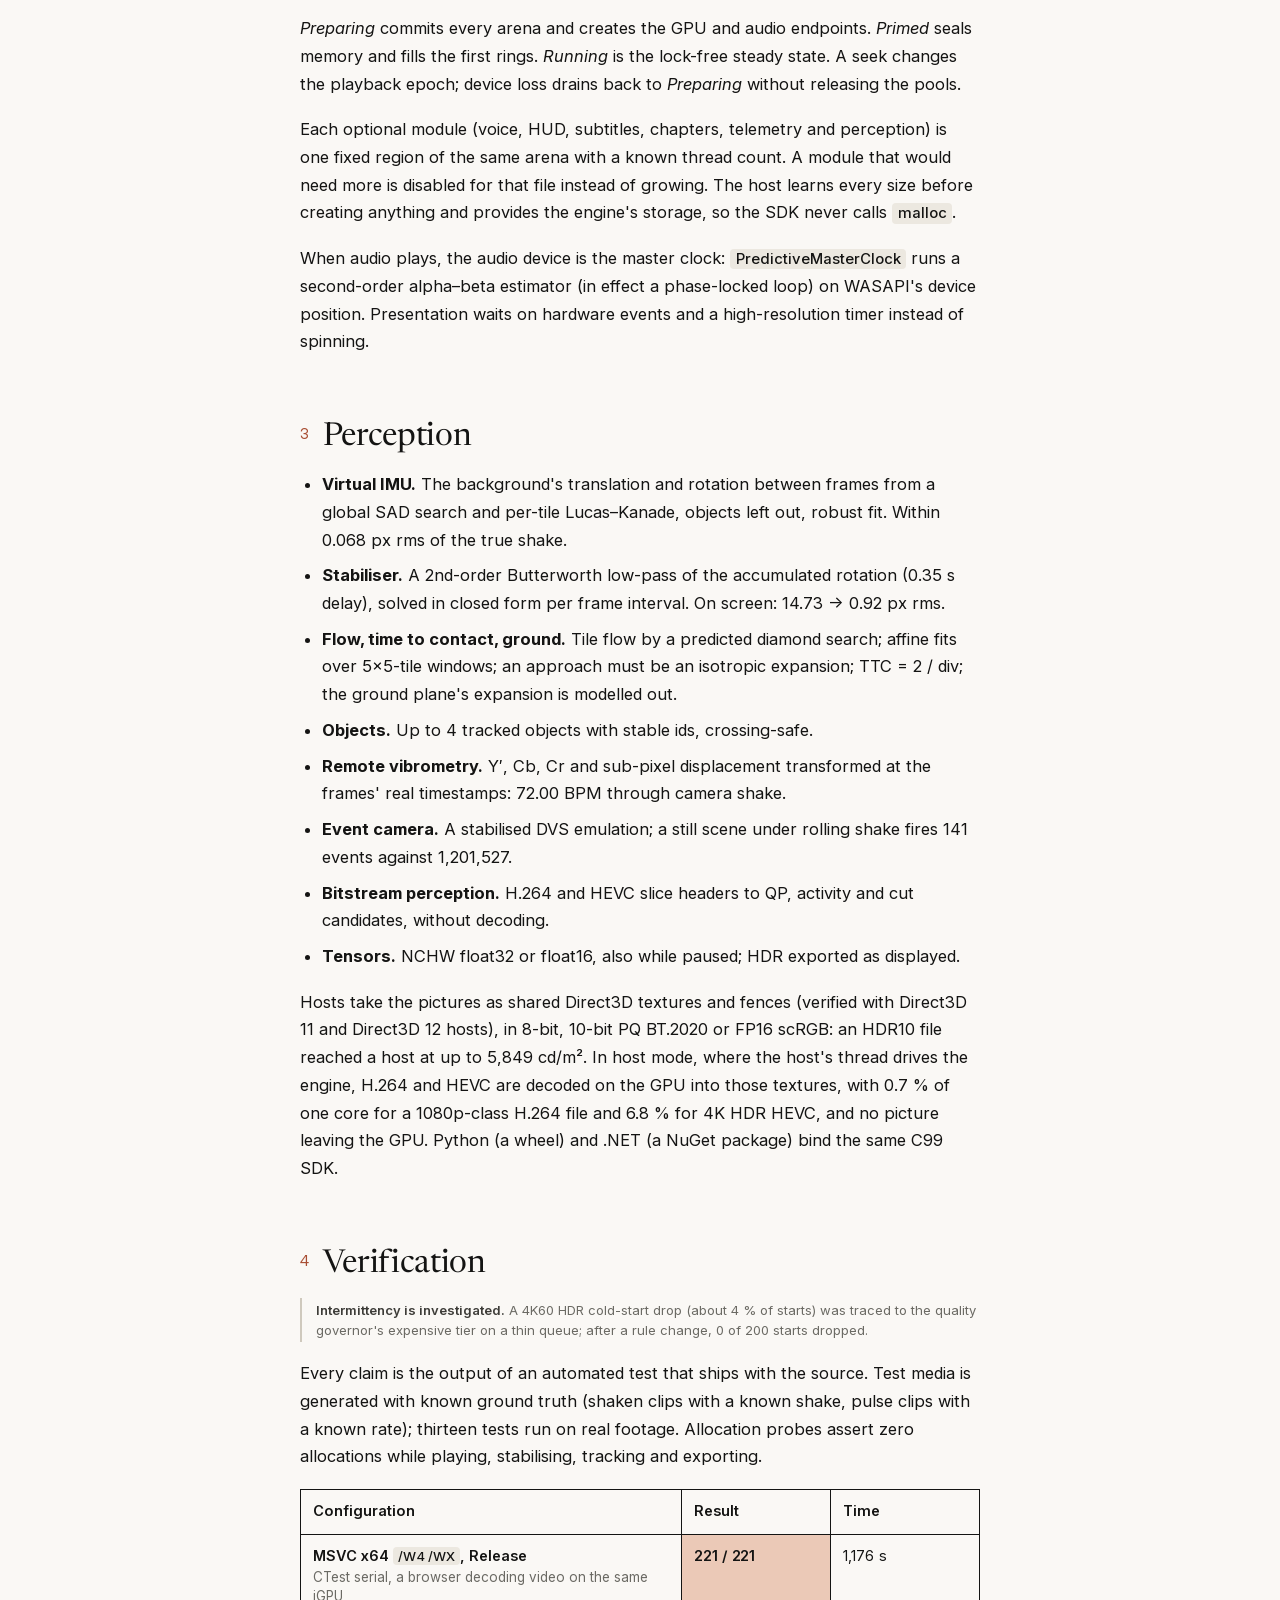
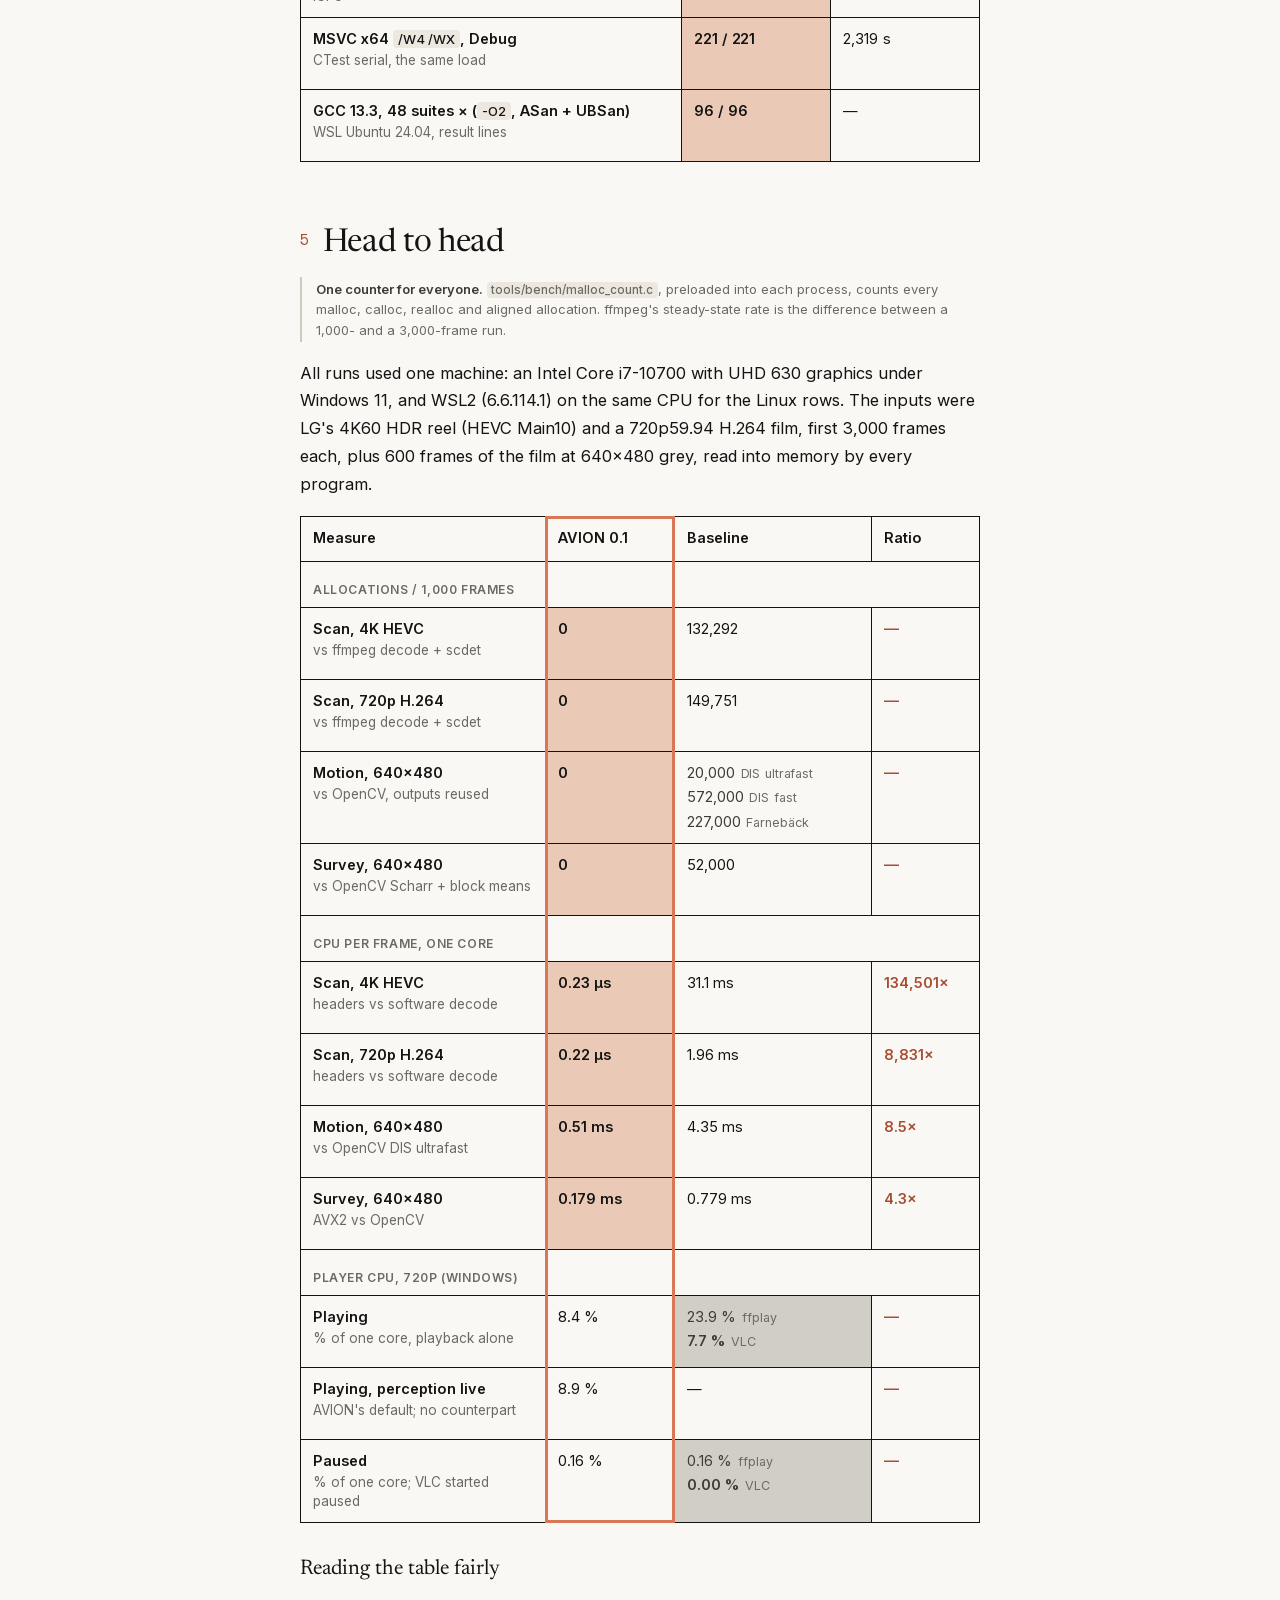
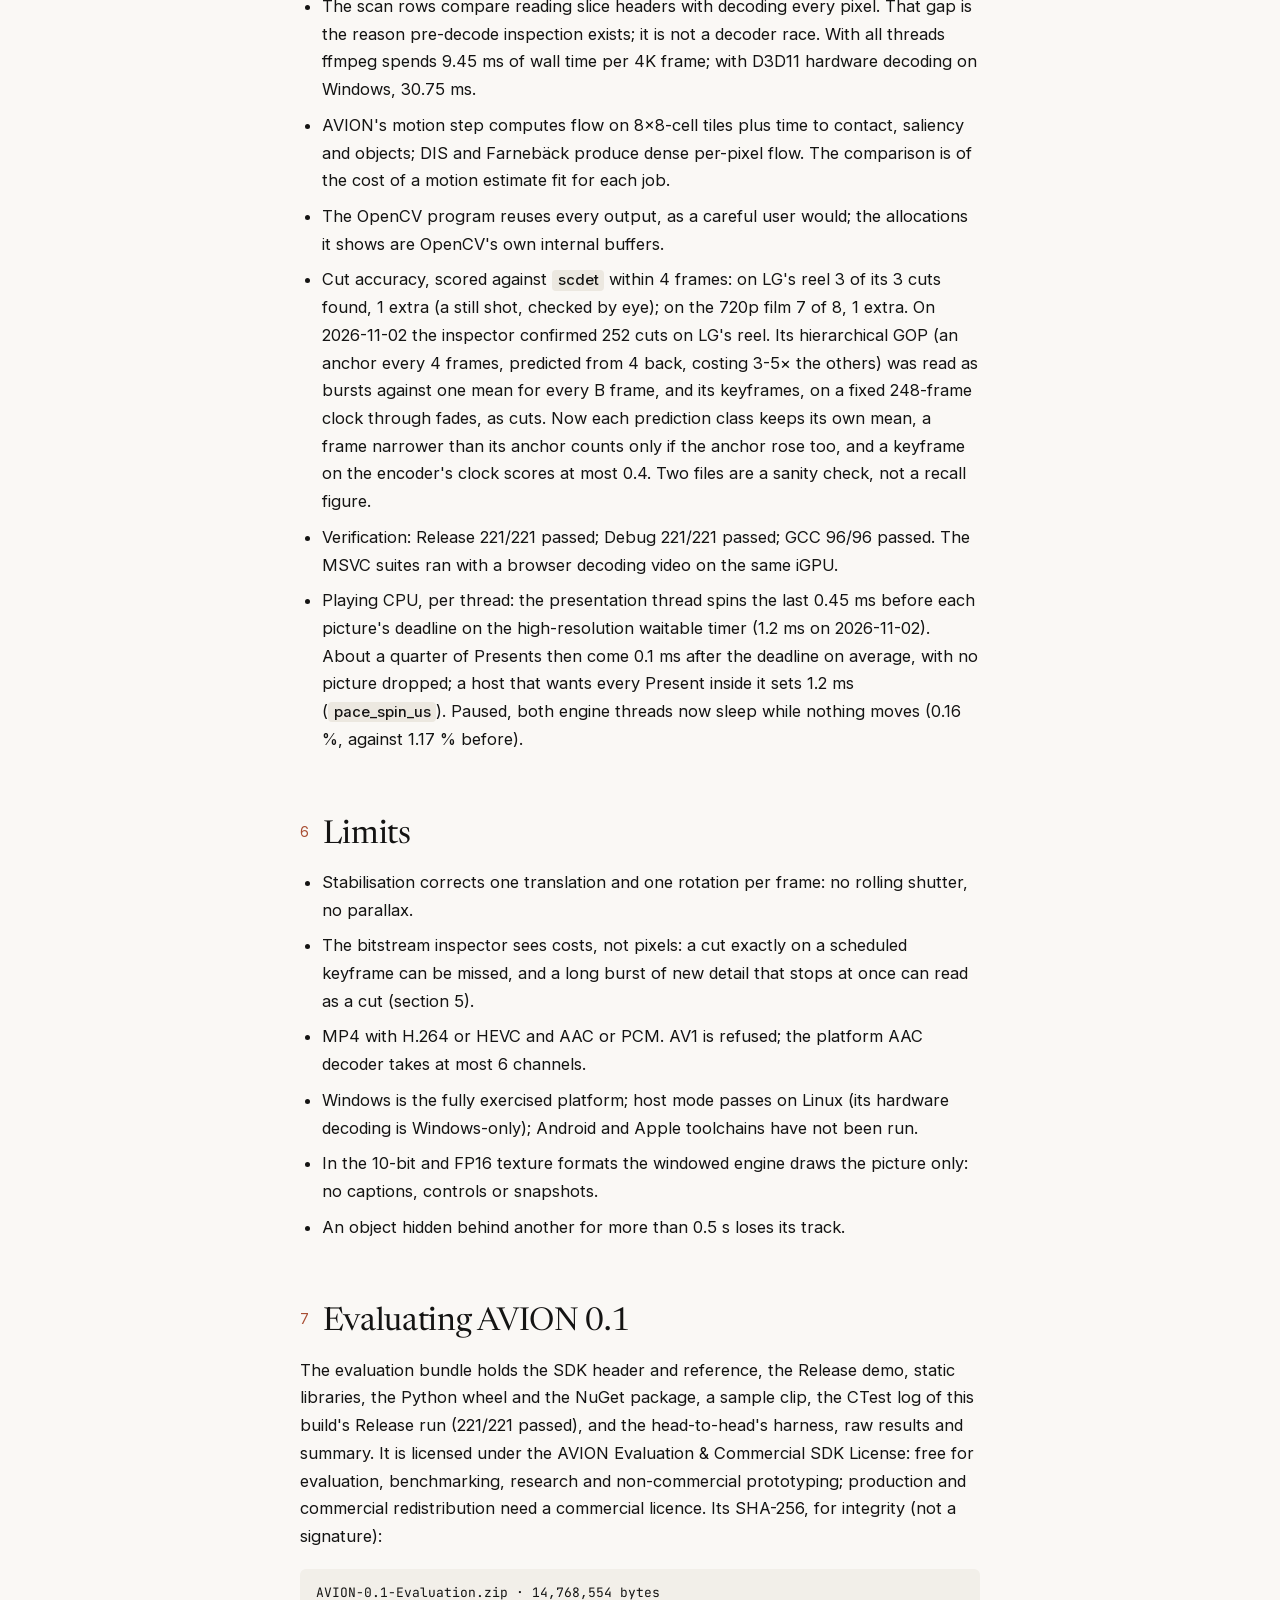
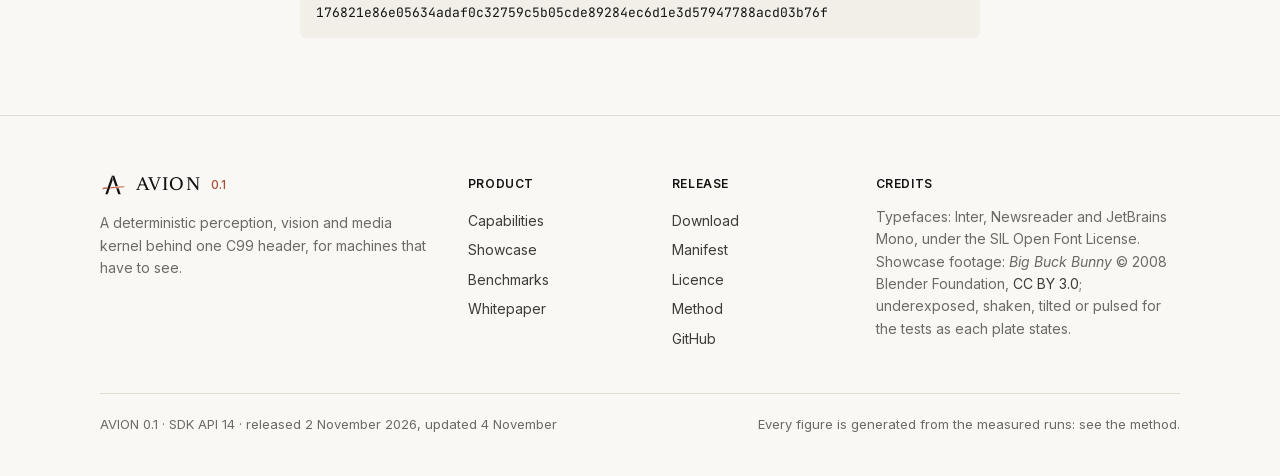
==== commit be6ce4aa: "AVION 0.1: SDK API 14: a Direct3D 12 host, HDR textures, host-mode hardware decoding, pip and NuGet " ====
--- a/whitepaper.html
+++ b/whitepaper.html
@@ -320,11 +320,11 @@
 
 <main class="paper gutter">
   <article class="col">
-    <p class="eyebrow">Whitepaper · SDK API 13</p>
+    <p class="eyebrow">Whitepaper · SDK API 14</p>
     <h1>Perception and media on a sealed memory budget</h1>
     <div class="byline"><span>AVION 0.1</span><span>2 November 2026</span><span>Windows x64 · Direct3D 12 · C99 SDK</span></div>
 
-    <div class="abstract"><b>Abstract</b>AVION 0.1 is a media and perception kernel that a host embeds through one C99 header. On Windows it decodes, presents and plays video and sound through Direct3D 12 and WASAPI. On the same pictures it runs stabilisation, multi-object tracking, time to contact, remote vibrometry, an event-camera emulation, bitstream inspection and tensor export. It contains no third-party code, commits all memory before playback and allocates nothing on the heap while running. We describe the architecture and the verification (MSVC suites 213/213 passed in Release and 213/213 passed in Debug; GCC result lines with sanitizers 96/96 passed). We then report a head-to-head on one machine against ffmpeg 8.0.1, OpenCV 4.10.0, ffplay and VLC, with one allocation counter for every process, and close with the limits. The benchmark first found two problems, a cut detector misled by hierarchical GOPs and a paused player that kept polling; both were fixed in the engine and measured again.</div>
+    <div class="abstract"><b>Abstract</b>AVION 0.1 is a media and perception kernel that a host embeds through one C99 header. On Windows it decodes, presents and plays video and sound through Direct3D 12 and WASAPI. On the same pictures it runs stabilisation, multi-object tracking, time to contact, remote vibrometry, an event-camera emulation, bitstream inspection and tensor export. It contains no third-party code, commits all memory before playback and allocates nothing on the heap while running. We describe the architecture and the verification (MSVC suites 221/221 passed in Release and 221/221 passed in Debug; GCC result lines with sanitizers 96/96 passed). We then report a head-to-head on one machine against ffmpeg 8.0.1, OpenCV 4.10.0, ffplay and VLC, with one allocation counter for every process, and close with the limits. The benchmark first found two problems, a cut detector misled by hierarchical GOPs and a paused player that kept polling; both were fixed in the engine and measured again.</div>
 
     <h2><span>1</span>The problem</h2>
     <p>Robots, drones, inspection rigs and players need the same things from a video stream: pictures on time, sound in sync, and an understanding of what moves. The usual answer is a stack of libraries, each with its own allocator, threads and copies. Its timing is the sum of everyone's worst case.</p>
@@ -354,6 +354,7 @@
       <li><strong>Bitstream perception.</strong> H.264 and HEVC slice headers to QP, activity and cut candidates, without decoding.</li>
       <li><strong>Tensors.</strong> NCHW float32 or float16, also while paused; HDR exported as displayed.</li>
     </ul>
+    <p>Hosts take the pictures as shared Direct3D textures and fences (verified with Direct3D 11 and Direct3D 12 hosts), in 8-bit, 10-bit PQ BT.2020 or FP16 scRGB: an HDR10 file reached a host at up to 5,849 cd/m². In host mode, where the host's thread drives the engine, H.264 and HEVC are decoded on the GPU into those textures, with 0.7 % of one core for a 1080p-class H.264 file and 6.8 % for 4K HDR HEVC, and no picture leaving the GPU. Python (a wheel) and .NET (a NuGet package) bind the same C99 SDK.</p>
 
     <h2><span>4</span>Verification</h2>
     <p class="note"><b>Intermittency is investigated.</b> A 4K60 HDR cold-start drop (about 4 % of starts) was traced to the quality governor's expensive tier on a thin queue; after a rule change, 0 of 200 starts dropped.</p>
@@ -362,8 +363,8 @@
       <colgroup><col style="width:56%"><col style="width:22%"><col style="width:22%"></colgroup>
       <thead><tr><th>Configuration</th><th>Result</th><th>Time</th></tr></thead>
       <tbody>
-        <tr><td>MSVC x64 <code>/W4 /WX</code>, Release<span class="sub">CTest serial, a browser decoding video on the same iGPU</span></td><td class="v win">213 / 213</td><td class="v">1,131 s</td></tr>
-        <tr><td>MSVC x64 <code>/W4 /WX</code>, Debug<span class="sub">CTest serial, the same load</span></td><td class="v win">213 / 213</td><td class="v">1,961 s</td></tr>
+        <tr><td>MSVC x64 <code>/W4 /WX</code>, Release<span class="sub">CTest serial, a browser decoding video on the same iGPU</span></td><td class="v win">221 / 221</td><td class="v">1,176 s</td></tr>
+        <tr><td>MSVC x64 <code>/W4 /WX</code>, Debug<span class="sub">CTest serial, the same load</span></td><td class="v win">221 / 221</td><td class="v">2,319 s</td></tr>
         <tr><td>GCC 13.3, 48 suites × (<code>-O2</code>, ASan + UBSan)<span class="sub">WSL Ubuntu 24.04, result lines</span></td><td class="v win">96 / 96</td><td class="v">—</td></tr>
       </tbody>
     </table></div>
@@ -397,7 +398,7 @@
       <li>AVION's motion step computes flow on 8×8-cell tiles plus time to contact, saliency and objects; DIS and Farnebäck produce dense per-pixel flow. The comparison is of the cost of a motion estimate fit for each job.</li>
       <li>The OpenCV program reuses every output, as a careful user would; the allocations it shows are OpenCV's own internal buffers.</li>
       <li>Cut accuracy, scored against <code>scdet</code> within 4 frames: on LG's reel 3 of its 3 cuts found, 1 extra (a still shot, checked by eye); on the 720p film 7 of 8, 1 extra. On 2026-11-02 the inspector confirmed 252 cuts on LG's reel. Its hierarchical GOP (an anchor every 4 frames, predicted from 4 back, costing 3-5× the others) was read as bursts against one mean for every B frame, and its keyframes, on a fixed 248-frame clock through fades, as cuts. Now each prediction class keeps its own mean, a frame narrower than its anchor counts only if the anchor rose too, and a keyframe on the encoder's clock scores at most 0.4. Two files are a sanity check, not a recall figure.</li>
-      <li>Verification: Release 213/213 passed; Debug 213/213 passed; GCC 96/96 passed. The MSVC suites ran with a browser decoding video on the same iGPU.</li>
+      <li>Verification: Release 221/221 passed; Debug 221/221 passed; GCC 96/96 passed. The MSVC suites ran with a browser decoding video on the same iGPU.</li>
       <li>Playing CPU, per thread: the presentation thread spins the last 0.45 ms before each picture's deadline on the high-resolution waitable timer (1.2 ms on 2026-11-02). About a quarter of Presents then come 0.1 ms after the deadline on average, with no picture dropped; a host that wants every Present inside it sets 1.2 ms (<code>pace_spin_us</code>). Paused, both engine threads now sleep while nothing moves (0.16 %, against 1.17 % before).</li>
     </ul>
 
@@ -406,24 +407,25 @@
       <li>Stabilisation corrects one translation and one rotation per frame: no rolling shutter, no parallax.</li>
       <li>The bitstream inspector sees costs, not pixels: a cut exactly on a scheduled keyframe can be missed, and a long burst of new detail that stops at once can read as a cut (section 5).</li>
       <li>MP4 with H.264 or HEVC and AAC or PCM. AV1 is refused; the platform AAC decoder takes at most 6 channels.</li>
-      <li>Windows is the fully exercised platform; host mode passes on Linux; Android and Apple toolchains have not been run.</li>
+      <li>Windows is the fully exercised platform; host mode passes on Linux (its hardware decoding is Windows-only); Android and Apple toolchains have not been run.</li>
+      <li>In the 10-bit and FP16 texture formats the windowed engine draws the picture only: no captions, controls or snapshots.</li>
       <li>An object hidden behind another for more than 0.5 s loses its track.</li>
     </ul>
 
     <h2><span>7</span>Evaluating AVION 0.1</h2>
-    <p>The evaluation bundle holds the SDK header and reference, the Release demo, static libraries, a sample clip, the CTest log of this build's Release run (213/213 passed), and the head-to-head's harness, raw results and summary. Its SHA-256, for integrity (not a signature):</p>
-    <pre>AVION-0.1-Evaluation.zip · 10,874,125 bytes
-f7d8ccd6e93749e998a3c250f68ed5c523200b90e4e3623323b6497070ab631c</pre>
+    <p>The evaluation bundle holds the SDK header and reference, the Release demo, static libraries, the Python wheel and the NuGet package, a sample clip, the CTest log of this build's Release run (221/221 passed), and the head-to-head's harness, raw results and summary. It is licensed under the AVION Evaluation &amp; Commercial SDK License: free for evaluation, benchmarking, research and non-commercial prototyping; production and commercial redistribution need a commercial licence. Its SHA-256, for integrity (not a signature):</p>
+    <pre>AVION-0.1-Evaluation.zip · 14,768,554 bytes
+176821e86e05634adaf0c32759c5b05cde89284ec6d1e3d57947788acd03b76f</pre>
   </article>
 </main>
 <footer class="site-foot gutter">
   <div class="wide foot-grid">
     <div><a class="brand" href="index.html#top"><svg viewBox="0 0 512 512" width="26" height="26" aria-hidden="true"><defs><mask id="m4l" maskUnits="userSpaceOnUse" x="0" y="0" width="512" height="512"><rect width="512" height="512" fill="#fff"/><polygon points="360,440 408,440 280,76 232,76" fill="#000" stroke="#000" stroke-width="16"/></mask><mask id="m4c" maskUnits="userSpaceOnUse" x="0" y="0" width="512" height="512"><rect width="512" height="512" fill="#fff"/><polygon points="104,440 152,440 280,76 232,76" fill="#000" stroke="#000" stroke-width="16"/></mask><mask id="m4r" maskUnits="userSpaceOnUse" x="0" y="0" width="512" height="512"><rect width="512" height="512" fill="#fff"/><polygon points="40,342 70,304 488,282 470,300" fill="#000" stroke="#000" stroke-width="16"/></mask></defs><polygon points="104,440 152,440 280,76 232,76" fill="currentColor" mask="url(#m4l)"/><polygon points="360,440 408,440 280,76 232,76" fill="currentColor" mask="url(#m4r)"/><polygon points="40,342 70,304 488,282 470,300" fill="var(--clay)" mask="url(#m4c)"/></svg> AVION <small>0.1</small></a><p>A deterministic perception, vision and media kernel behind one C99 header, for machines that have to see.</p></div>
     <nav class="foot-col" aria-label="Product"><h4>Product</h4><a href="index.html#capabilities">Capabilities</a><a href="index.html#showcase">Showcase</a><a href="index.html#benchmarks">Benchmarks</a><a href="whitepaper.html">Whitepaper</a></nav>
-    <nav class="foot-col" aria-label="Release"><h4>Release</h4><a href="index.html#download">Download</a><a href="downloads/AVION-0.1-delivery-manifest.json">Manifest</a><a href="index.html#method">Method</a><a href="https://github.com/5645hm-a11y/avion">GitHub</a></nav>
+    <nav class="foot-col" aria-label="Release"><h4>Release</h4><a href="index.html#download">Download</a><a href="downloads/AVION-0.1-delivery-manifest.json">Manifest</a><a href="downloads/LICENSE.md">Licence</a><a href="index.html#method">Method</a><a href="https://github.com/5645hm-a11y/avion">GitHub</a></nav>
     <div class="foot-col"><h4>Credits</h4><p>Typefaces: Inter, Newsreader and JetBrains Mono, under the SIL Open Font License. Showcase footage: <i>Big Buck Bunny</i> © 2008 Blender Foundation, <a style="display:inline;padding:0" href="https://creativecommons.org/licenses/by/3.0/">CC BY 3.0</a>; underexposed, shaken, tilted or pulsed for the tests as each plate states.</p></div>
   </div>
-  <div class="wide foot-base"><span>AVION 0.1 · SDK API 13 · released 2 November 2026, updated 4 November</span><span>Every figure is generated from the measured runs: see the method.</span></div>
+  <div class="wide foot-base"><span>AVION 0.1 · SDK API 14 · released 2 November 2026, updated 4 November</span><span>Every figure is generated from the measured runs: see the method.</span></div>
 </footer>
 <script>
 (() => {
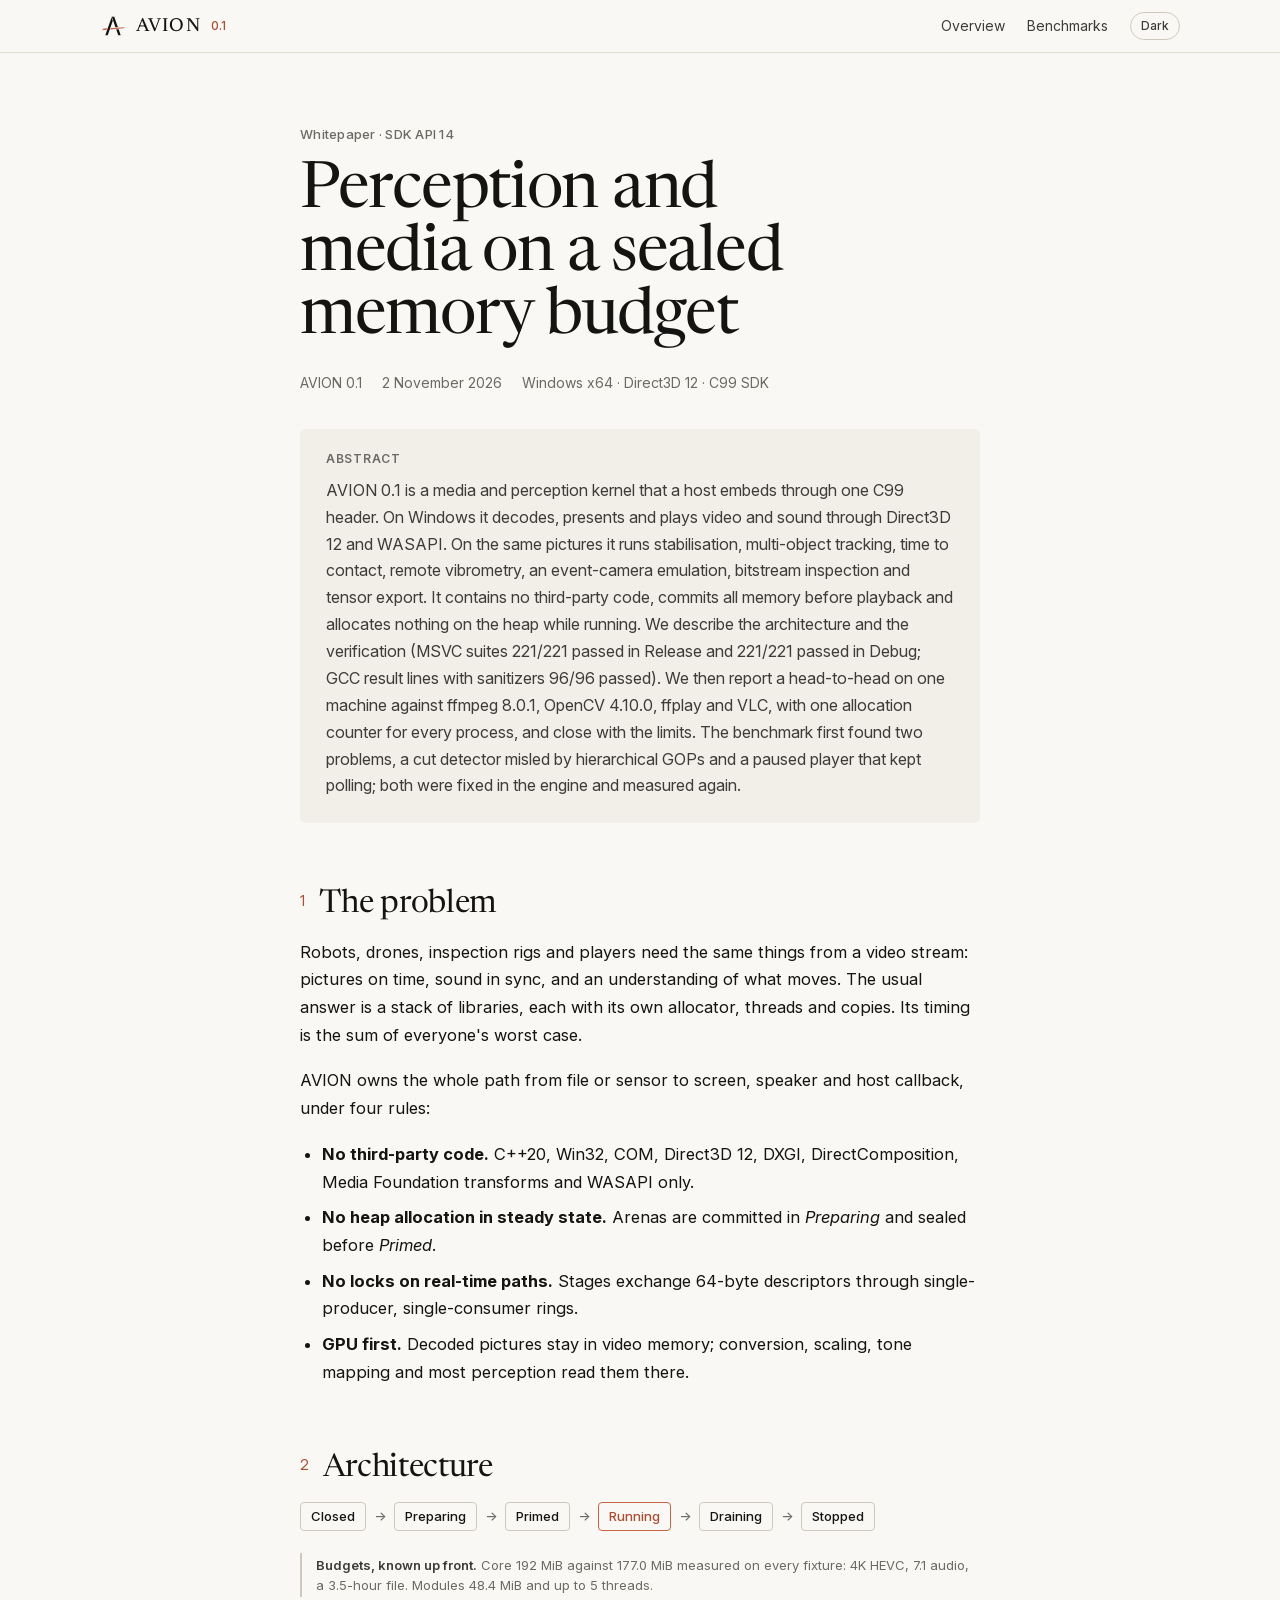
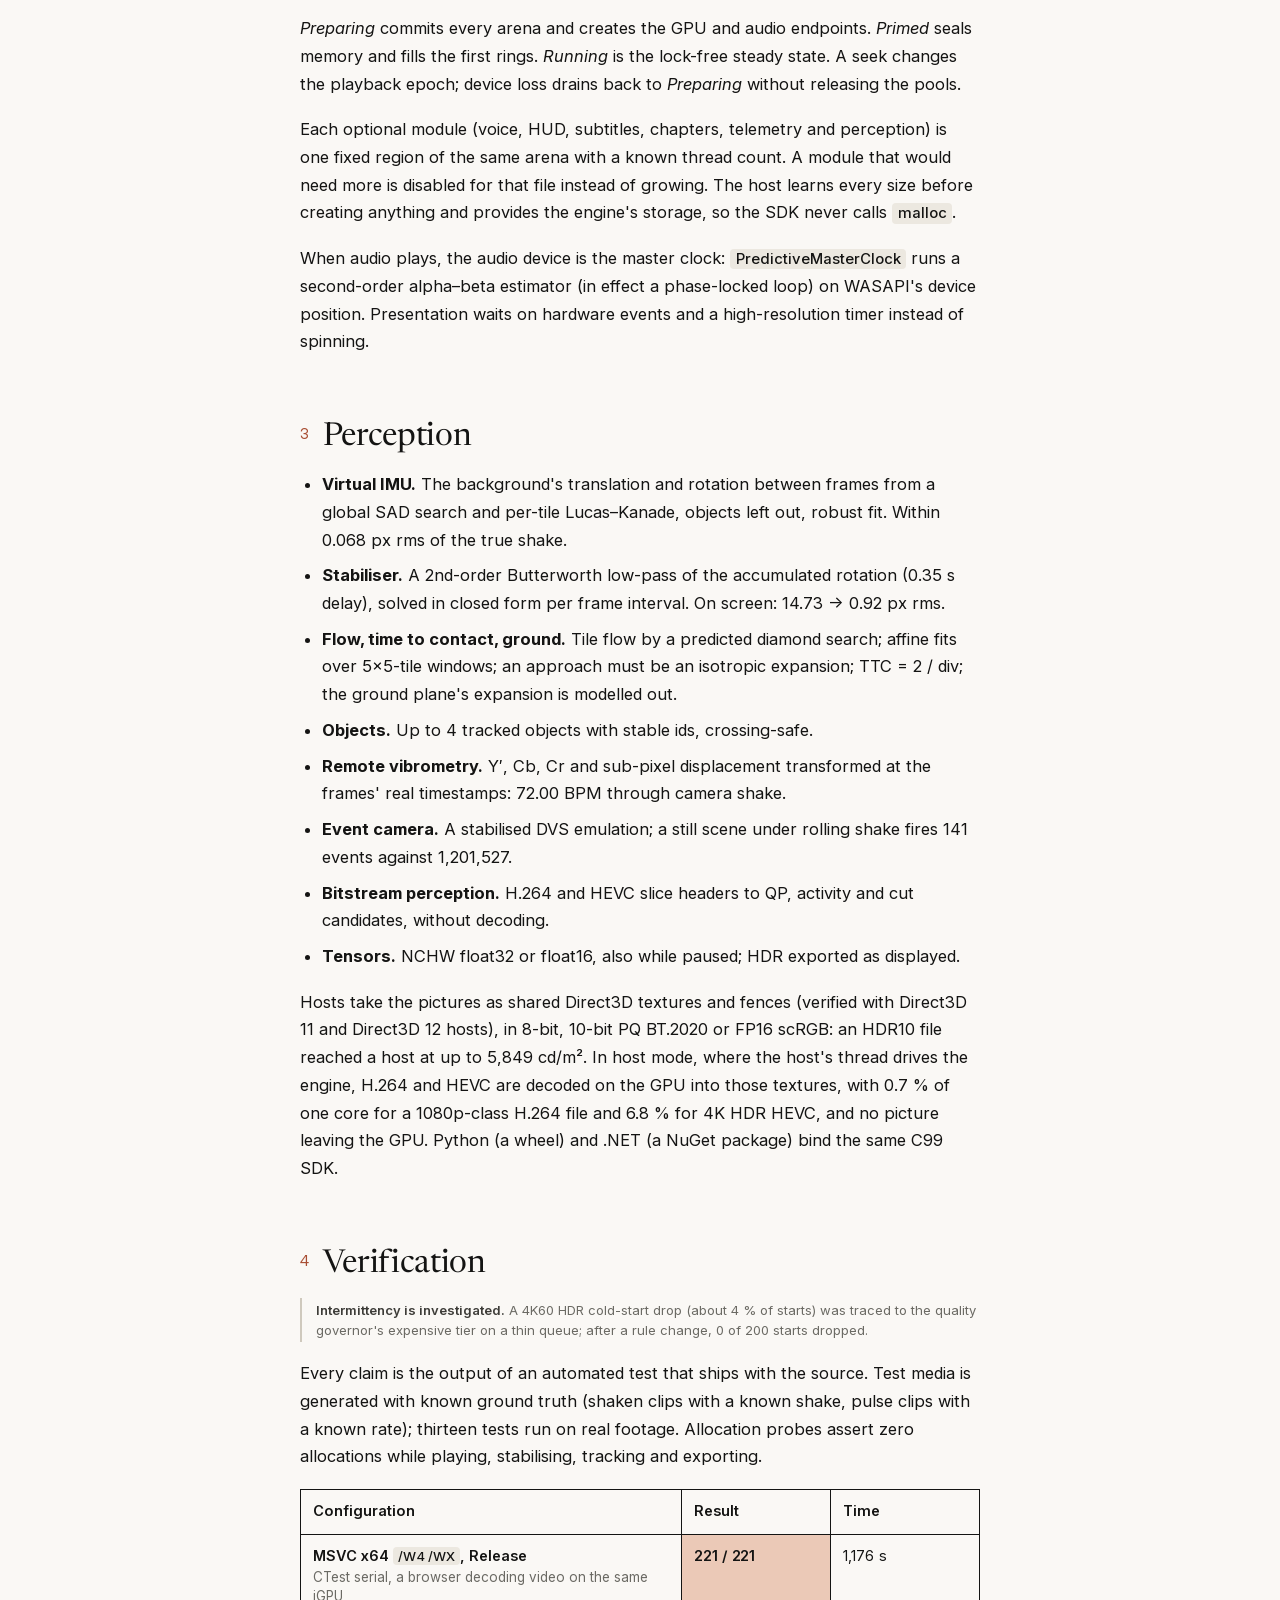
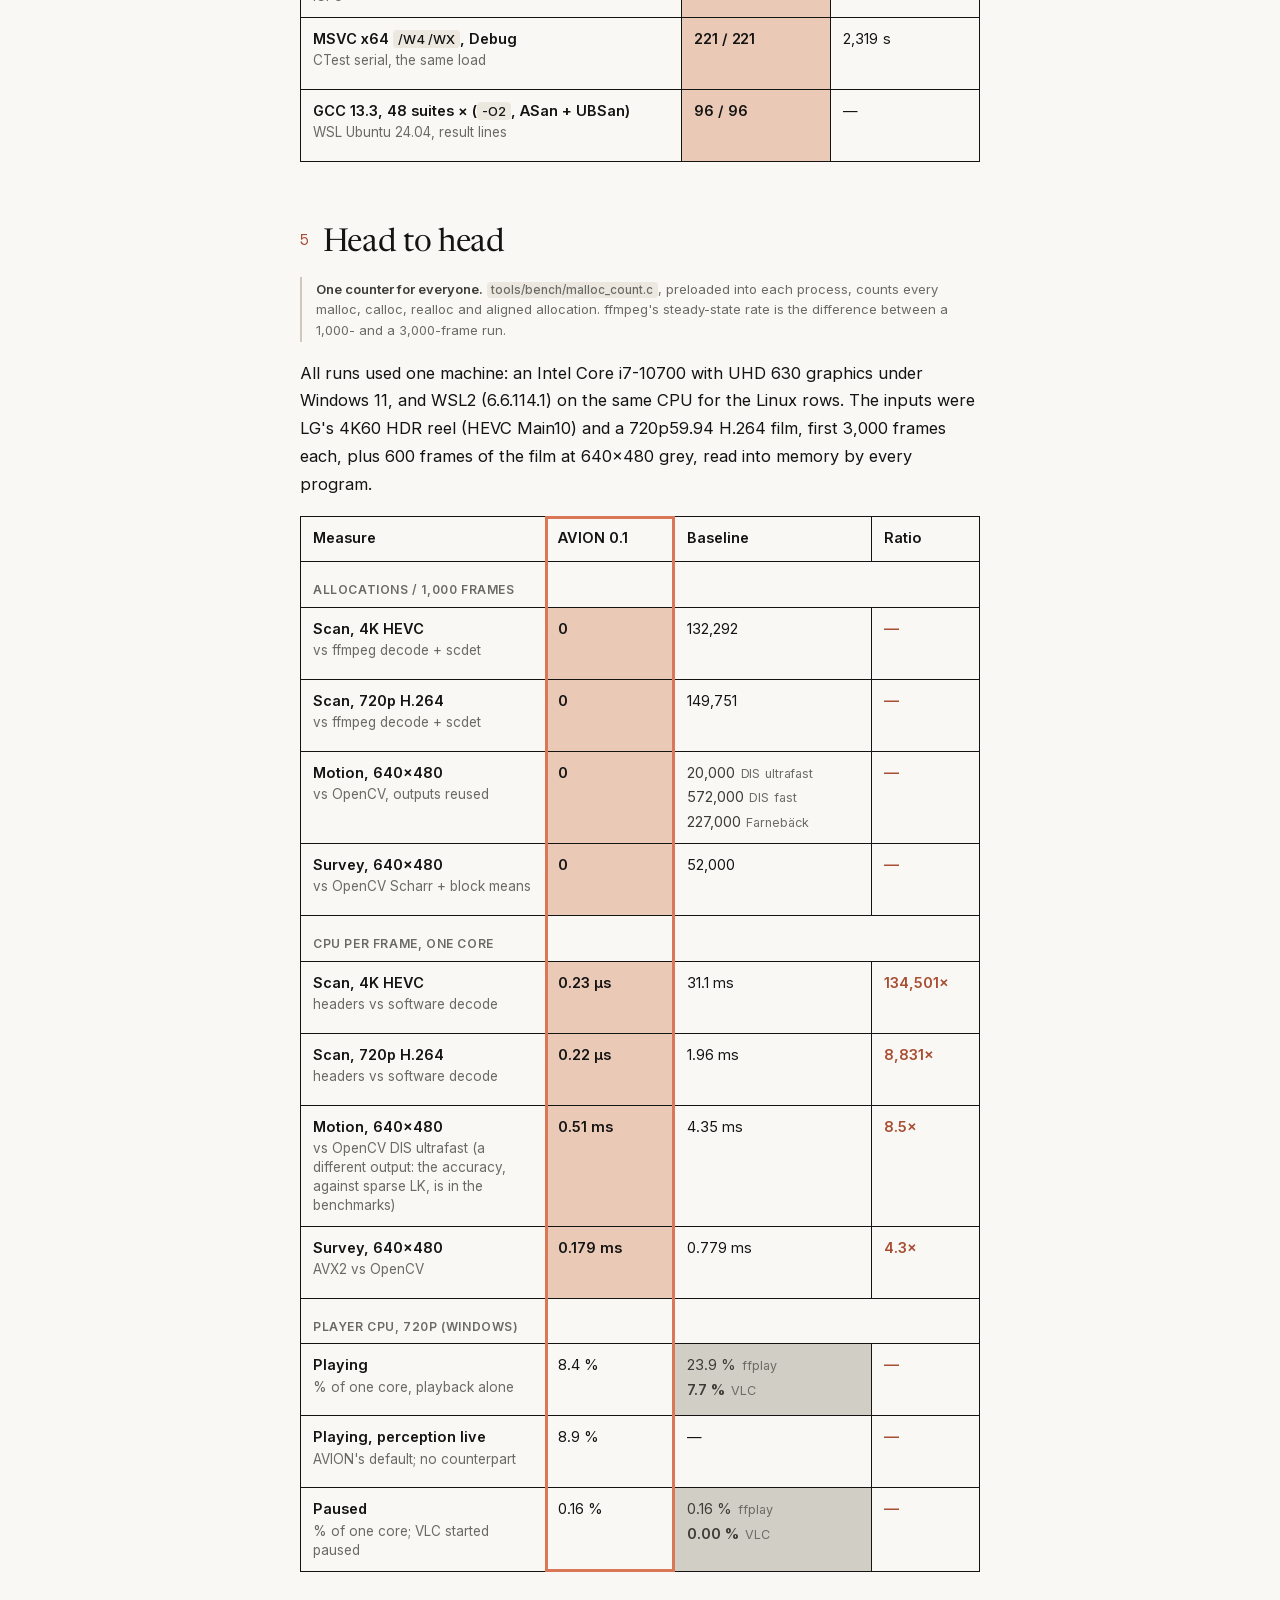
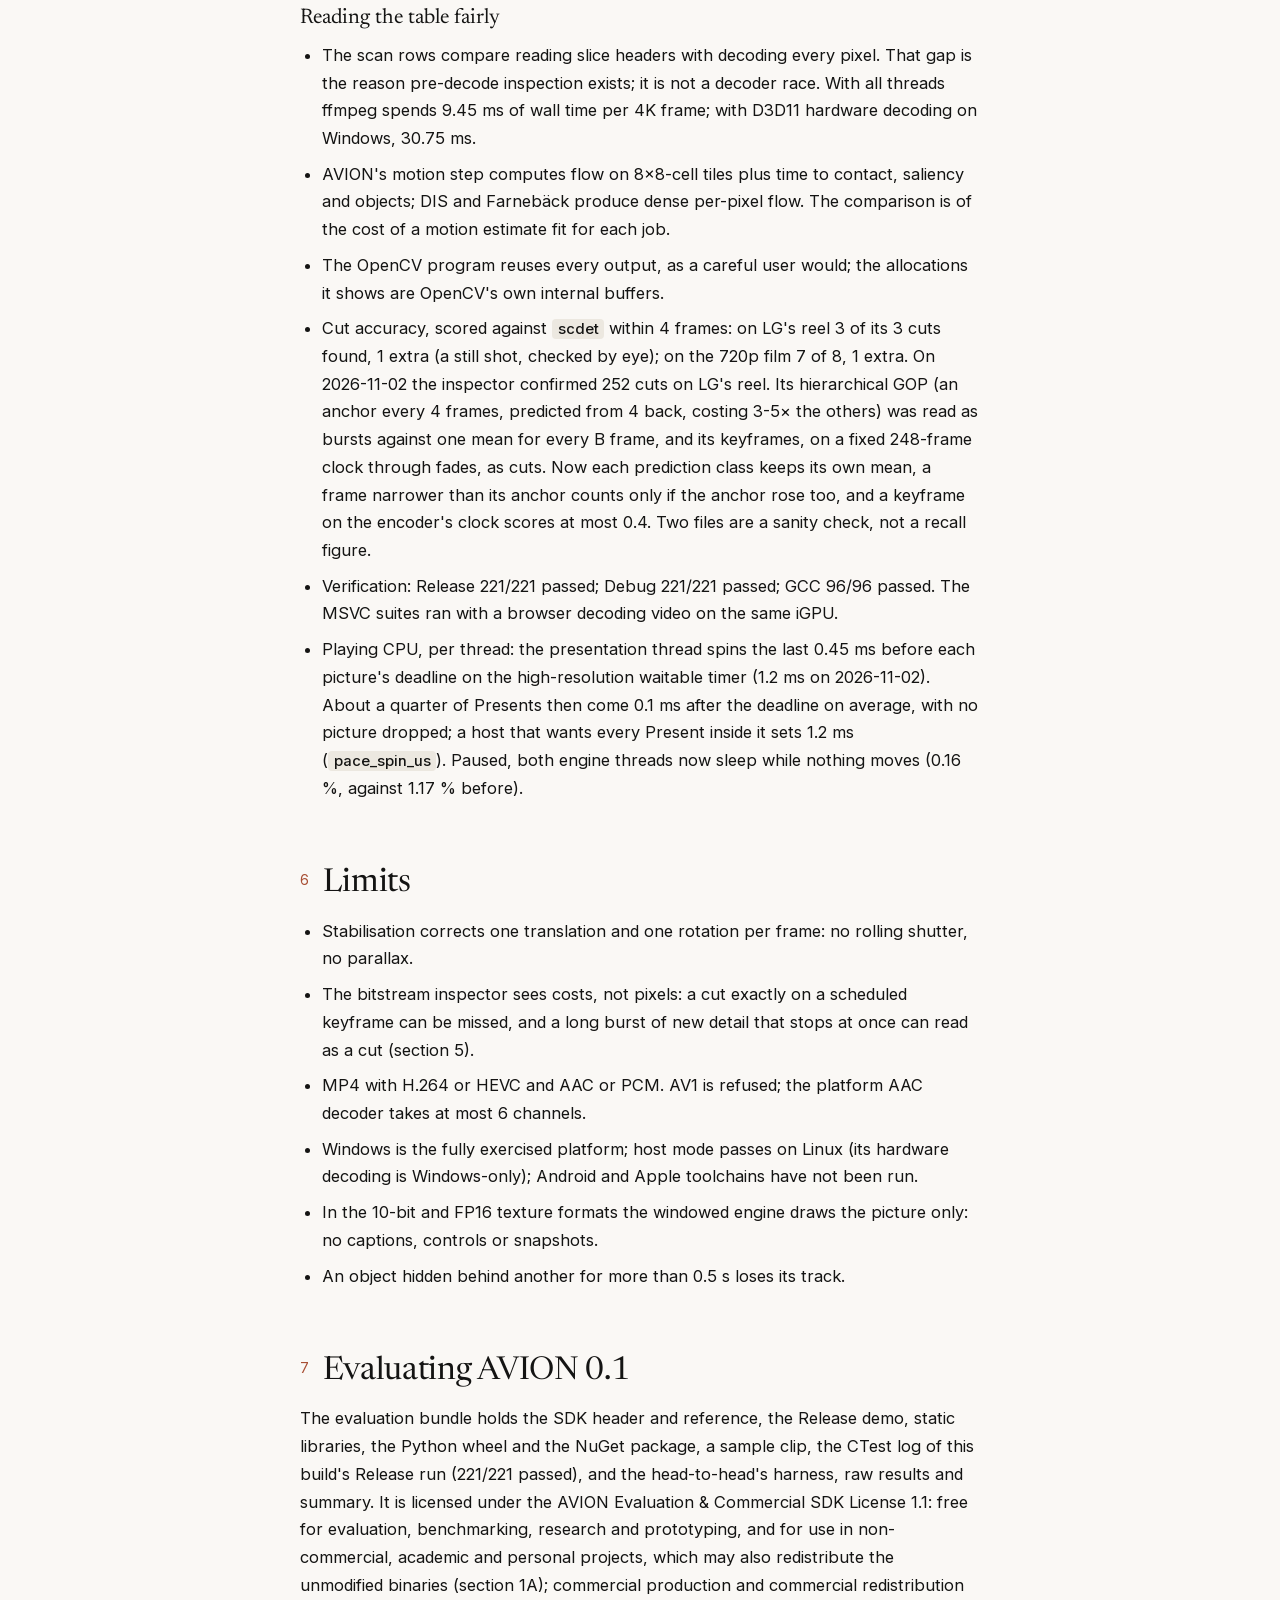
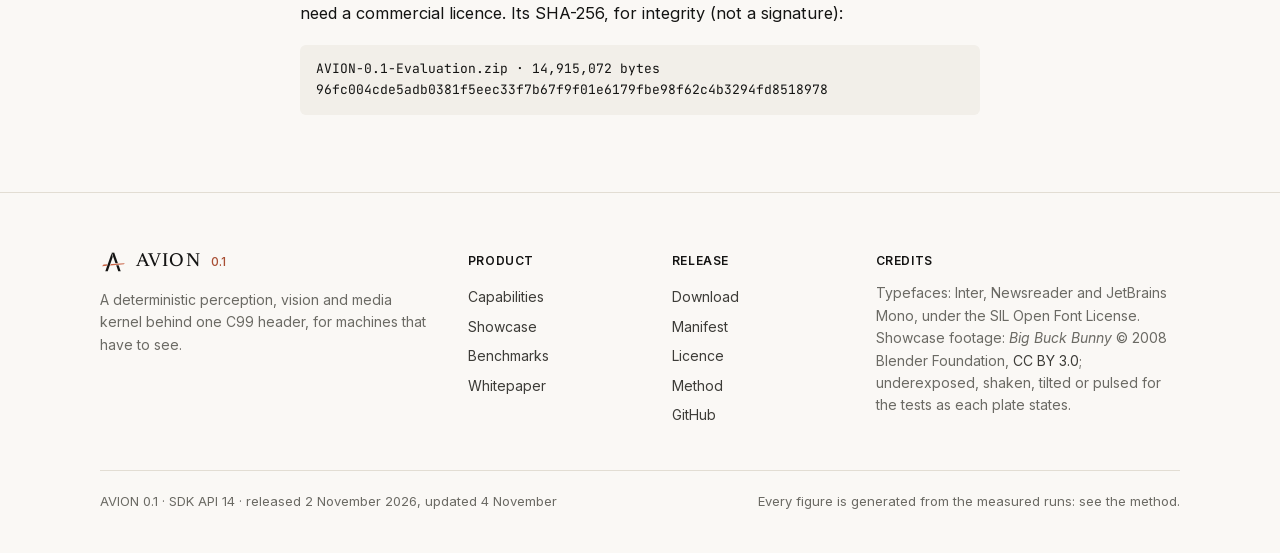
==== commit 6f1bf7ad: "AVION 0.1: SDK API 16 (probe, structured controls, tracks, 200 % boost, 4x speed, Matroska probe), l" ====
--- a/whitepaper.html
+++ b/whitepaper.html
@@ -384,7 +384,7 @@
         <tr class="group"><td>CPU per frame, one core</td><td></td><td colspan="2"></td></tr>
         <tr><td>Scan, 4K HEVC<span class="sub">headers vs software decode</span></td><td class="v win">0.23 µs</td><td class="v">31.1 ms</td><td class="x">134,501×</td></tr>
         <tr><td>Scan, 720p H.264<span class="sub">headers vs software decode</span></td><td class="v win">0.22 µs</td><td class="v">1.96 ms</td><td class="x">8,831×</td></tr>
-        <tr><td>Motion, 640×480<span class="sub">vs OpenCV DIS ultrafast</span></td><td class="v win">0.51 ms</td><td class="v">4.35 ms</td><td class="x">8.5×</td></tr>
+        <tr><td>Motion, 640×480<span class="sub">vs OpenCV DIS ultrafast (a different output: the accuracy, against sparse LK, is in the benchmarks)</span></td><td class="v win">0.51 ms</td><td class="v">4.35 ms</td><td class="x">8.5×</td></tr>
         <tr><td>Survey, 640×480<span class="sub">AVX2 vs OpenCV</span></td><td class="v win">0.179 ms</td><td class="v">0.779 ms</td><td class="x">4.3×</td></tr>
         <tr class="group"><td>Player CPU, 720p (Windows)</td><td></td><td colspan="2"></td></tr>
         <tr><td>Playing<span class="sub">% of one core, playback alone</span></td><td class="v">8.4 %</td><td class="v stack"><span>23.9 %<small>ffplay</small></span><span class="w">7.7 %<small>VLC</small></span></td><td class="x">—</td></tr>
@@ -413,9 +413,9 @@
     </ul>
 
     <h2><span>7</span>Evaluating AVION 0.1</h2>
-    <p>The evaluation bundle holds the SDK header and reference, the Release demo, static libraries, the Python wheel and the NuGet package, a sample clip, the CTest log of this build's Release run (221/221 passed), and the head-to-head's harness, raw results and summary. It is licensed under the AVION Evaluation &amp; Commercial SDK License: free for evaluation, benchmarking, research and non-commercial prototyping; production and commercial redistribution need a commercial licence. Its SHA-256, for integrity (not a signature):</p>
-    <pre>AVION-0.1-Evaluation.zip · 14,768,554 bytes
-176821e86e05634adaf0c32759c5b05cde89284ec6d1e3d57947788acd03b76f</pre>
+    <p>The evaluation bundle holds the SDK header and reference, the Release demo, static libraries, the Python wheel and the NuGet package, a sample clip, the CTest log of this build's Release run (221/221 passed), and the head-to-head's harness, raw results and summary. It is licensed under the AVION Evaluation &amp; Commercial SDK License 1.1: free for evaluation, benchmarking, research and prototyping, and for use in non-commercial, academic and personal projects, which may also redistribute the unmodified binaries (section 1A); commercial production and commercial redistribution need a commercial licence. Its SHA-256, for integrity (not a signature):</p>
+    <pre>AVION-0.1-Evaluation.zip · 14,915,072 bytes
+96fc004cde5adb0381f5eec33f7b67f9f01e6179fbe98f62c4b3294fd8518978</pre>
   </article>
 </main>
 <footer class="site-foot gutter">
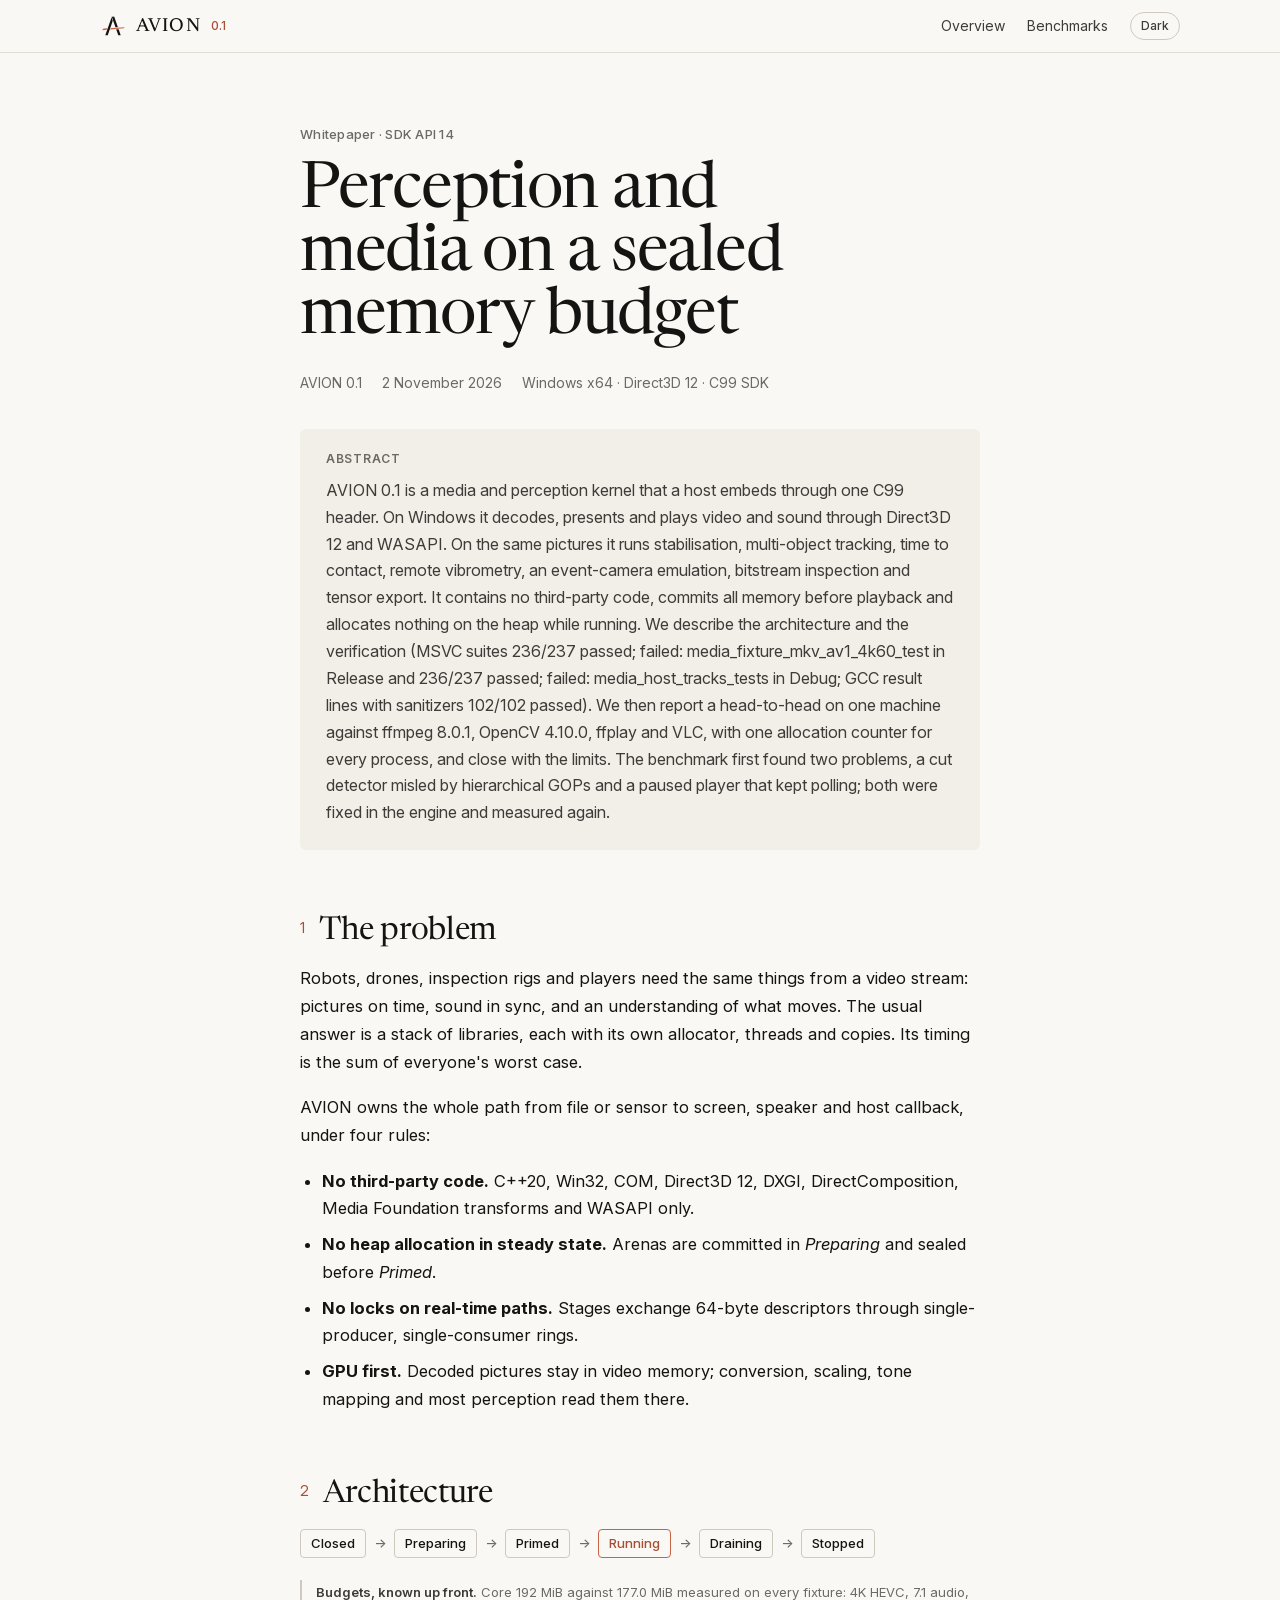
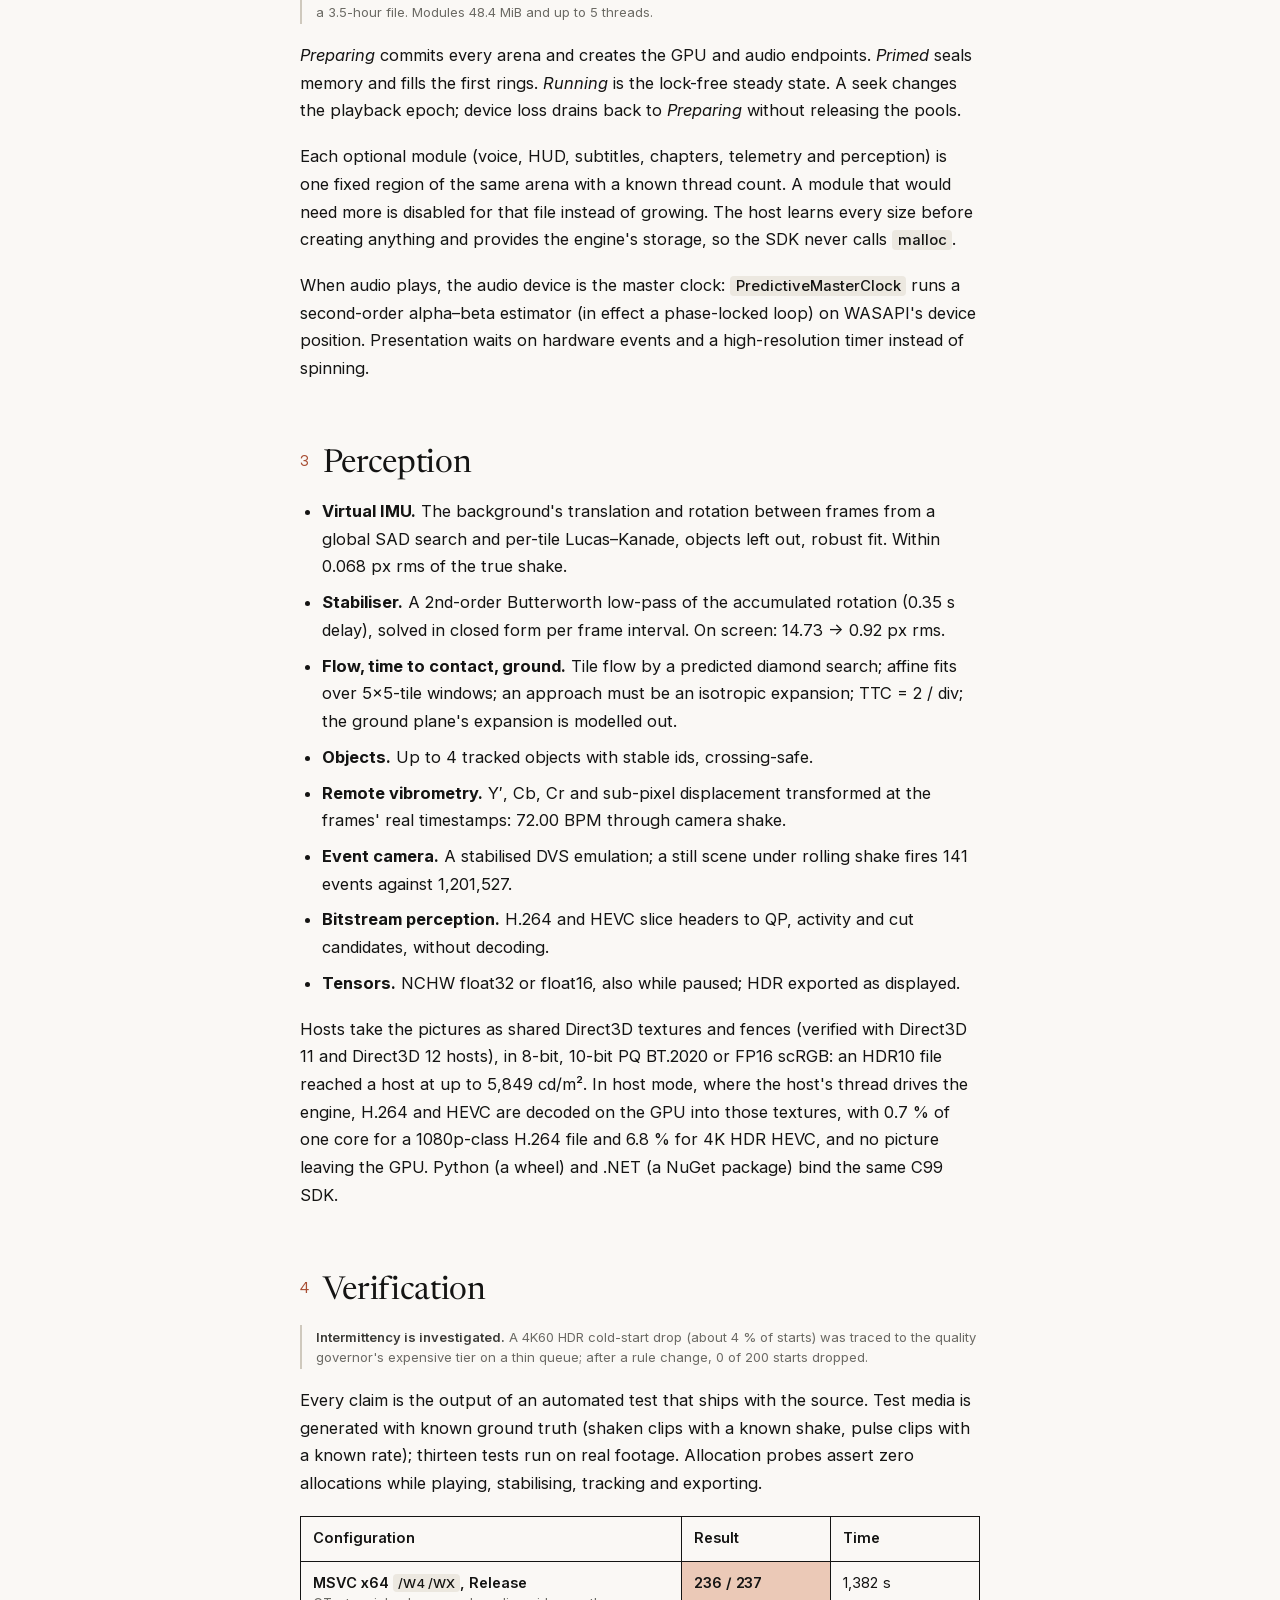
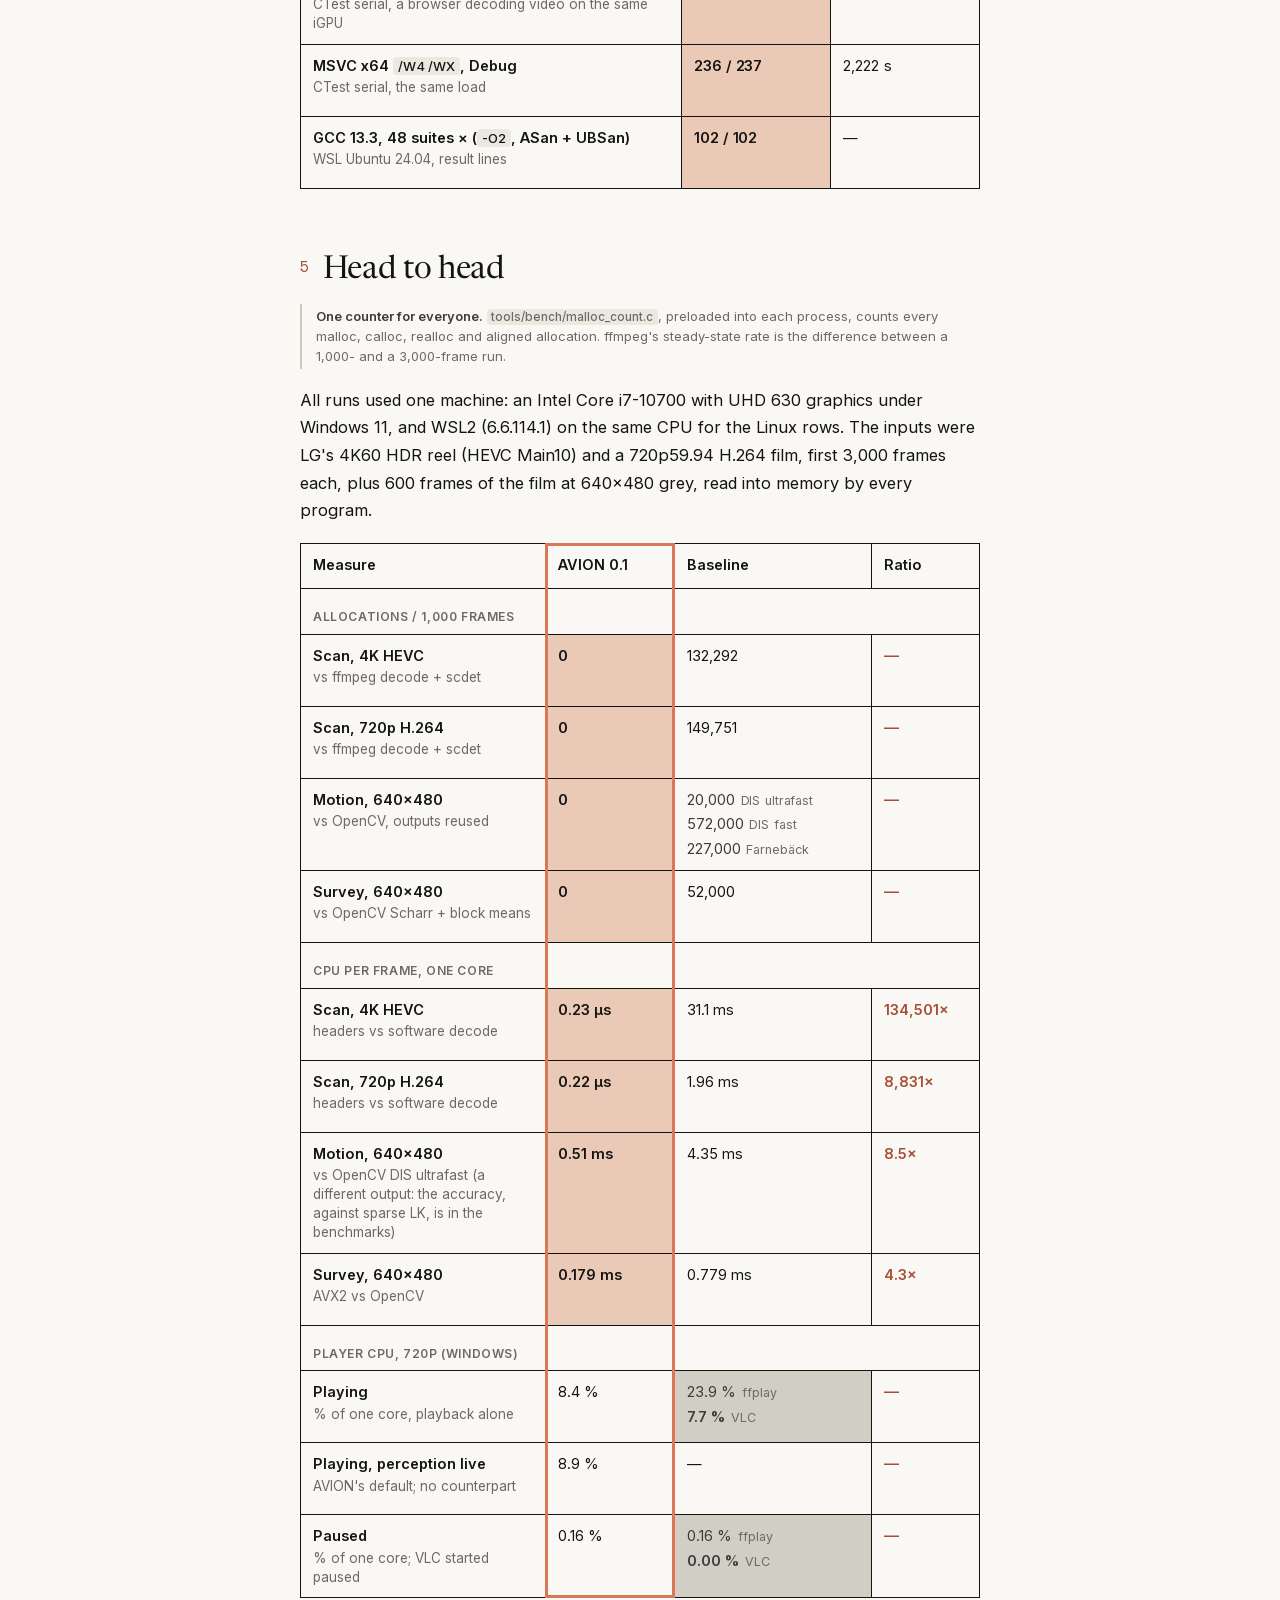
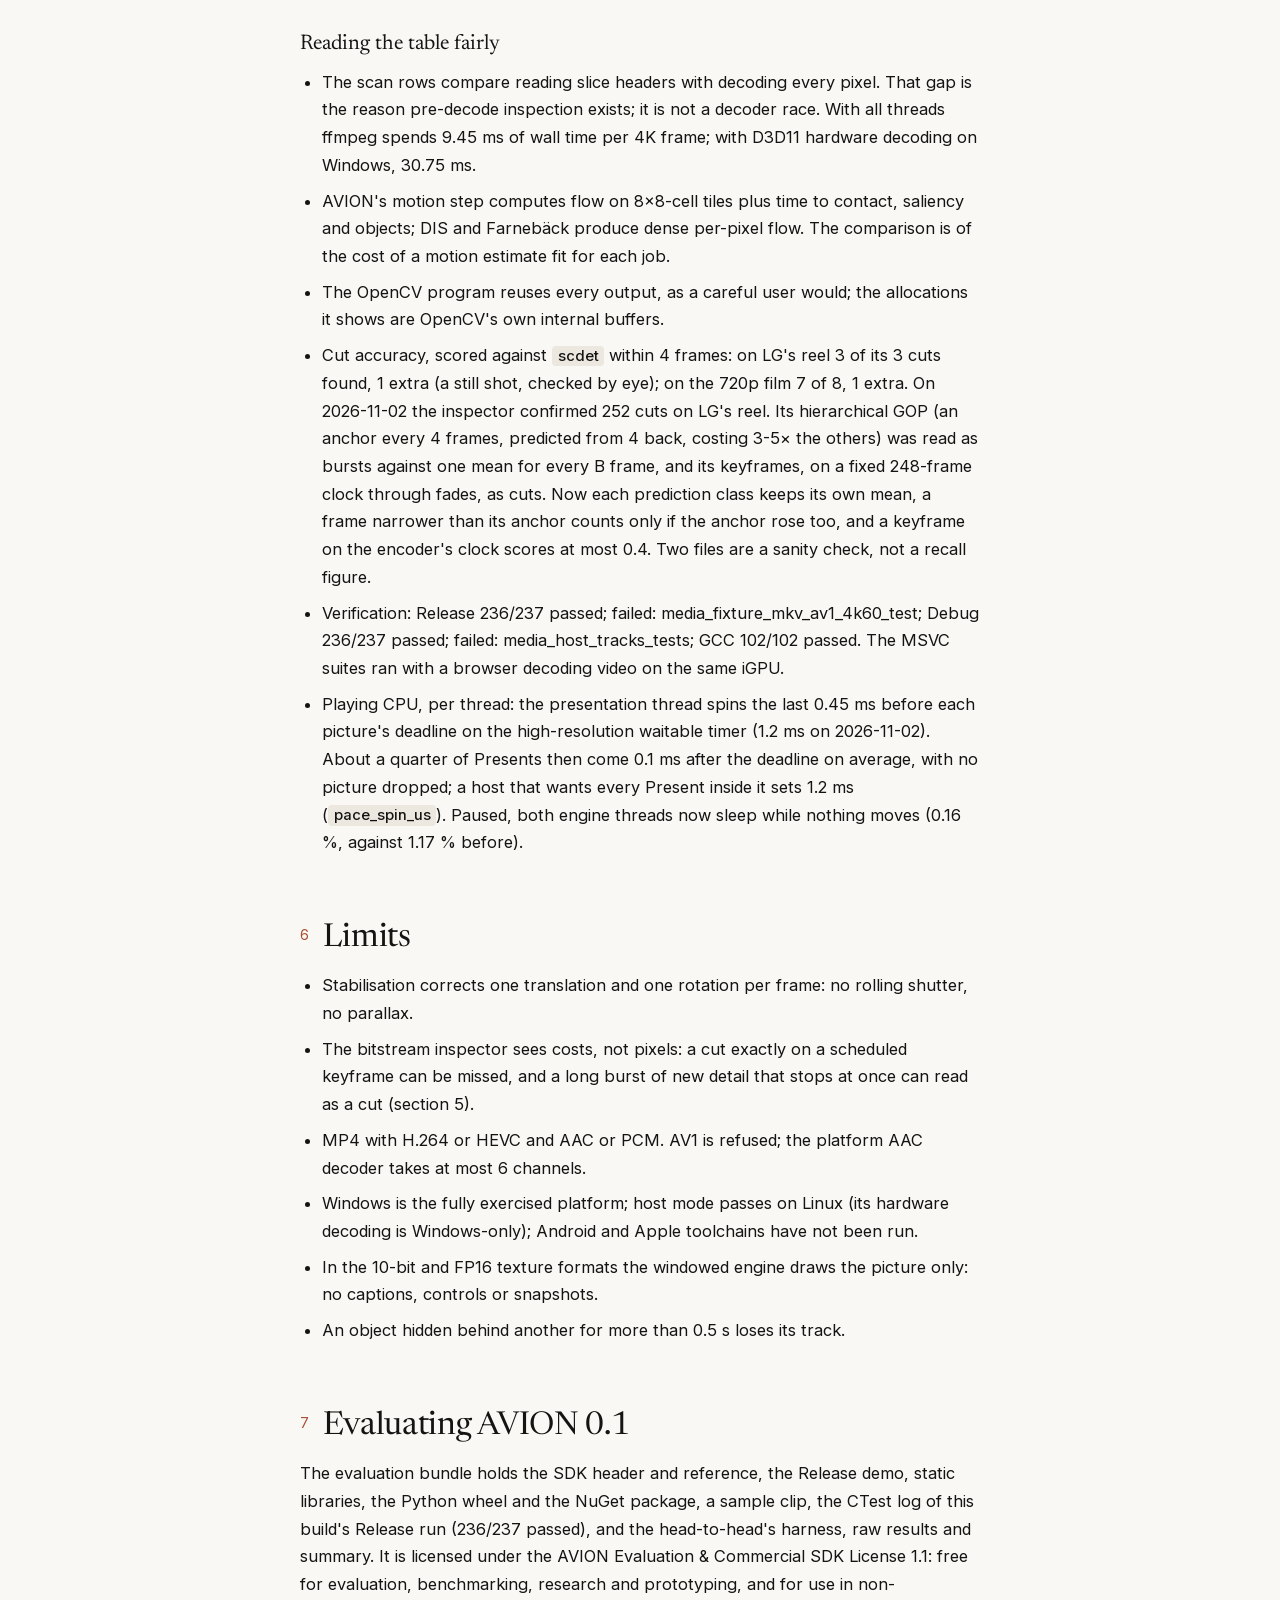
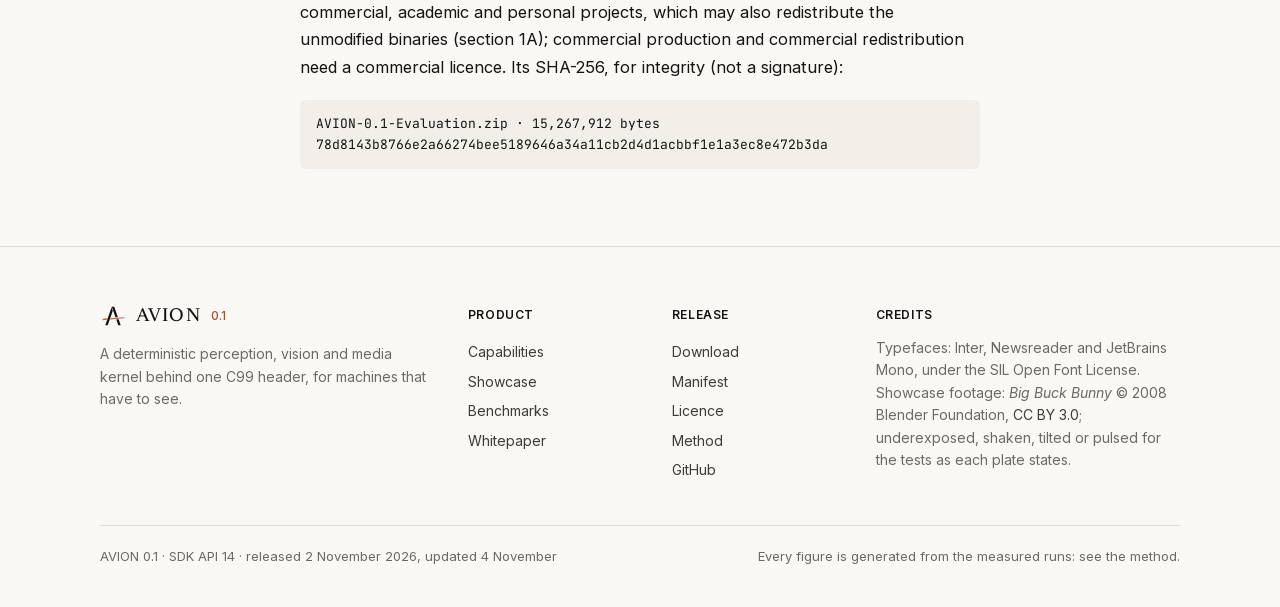
==== commit 9d72a756: "AVION 0.1: SDK API 17 (Matroska/WebM playback, AV1 through Windows' decoder, Opus, host-mode tracks," ====
--- a/whitepaper.html
+++ b/whitepaper.html
@@ -324,7 +324,7 @@
     <h1>Perception and media on a sealed memory budget</h1>
     <div class="byline"><span>AVION 0.1</span><span>2 November 2026</span><span>Windows x64 · Direct3D 12 · C99 SDK</span></div>
 
-    <div class="abstract"><b>Abstract</b>AVION 0.1 is a media and perception kernel that a host embeds through one C99 header. On Windows it decodes, presents and plays video and sound through Direct3D 12 and WASAPI. On the same pictures it runs stabilisation, multi-object tracking, time to contact, remote vibrometry, an event-camera emulation, bitstream inspection and tensor export. It contains no third-party code, commits all memory before playback and allocates nothing on the heap while running. We describe the architecture and the verification (MSVC suites 221/221 passed in Release and 221/221 passed in Debug; GCC result lines with sanitizers 96/96 passed). We then report a head-to-head on one machine against ffmpeg 8.0.1, OpenCV 4.10.0, ffplay and VLC, with one allocation counter for every process, and close with the limits. The benchmark first found two problems, a cut detector misled by hierarchical GOPs and a paused player that kept polling; both were fixed in the engine and measured again.</div>
+    <div class="abstract"><b>Abstract</b>AVION 0.1 is a media and perception kernel that a host embeds through one C99 header. On Windows it decodes, presents and plays video and sound through Direct3D 12 and WASAPI. On the same pictures it runs stabilisation, multi-object tracking, time to contact, remote vibrometry, an event-camera emulation, bitstream inspection and tensor export. It contains no third-party code, commits all memory before playback and allocates nothing on the heap while running. We describe the architecture and the verification (MSVC suites 236/237 passed; failed: media_fixture_mkv_av1_4k60_test in Release and 236/237 passed; failed: media_host_tracks_tests in Debug; GCC result lines with sanitizers 102/102 passed). We then report a head-to-head on one machine against ffmpeg 8.0.1, OpenCV 4.10.0, ffplay and VLC, with one allocation counter for every process, and close with the limits. The benchmark first found two problems, a cut detector misled by hierarchical GOPs and a paused player that kept polling; both were fixed in the engine and measured again.</div>
 
     <h2><span>1</span>The problem</h2>
     <p>Robots, drones, inspection rigs and players need the same things from a video stream: pictures on time, sound in sync, and an understanding of what moves. The usual answer is a stack of libraries, each with its own allocator, threads and copies. Its timing is the sum of everyone's worst case.</p>
@@ -363,9 +363,9 @@
       <colgroup><col style="width:56%"><col style="width:22%"><col style="width:22%"></colgroup>
       <thead><tr><th>Configuration</th><th>Result</th><th>Time</th></tr></thead>
       <tbody>
-        <tr><td>MSVC x64 <code>/W4 /WX</code>, Release<span class="sub">CTest serial, a browser decoding video on the same iGPU</span></td><td class="v win">221 / 221</td><td class="v">1,176 s</td></tr>
-        <tr><td>MSVC x64 <code>/W4 /WX</code>, Debug<span class="sub">CTest serial, the same load</span></td><td class="v win">221 / 221</td><td class="v">2,319 s</td></tr>
-        <tr><td>GCC 13.3, 48 suites × (<code>-O2</code>, ASan + UBSan)<span class="sub">WSL Ubuntu 24.04, result lines</span></td><td class="v win">96 / 96</td><td class="v">—</td></tr>
+        <tr><td>MSVC x64 <code>/W4 /WX</code>, Release<span class="sub">CTest serial, a browser decoding video on the same iGPU</span></td><td class="v win">236 / 237</td><td class="v">1,382 s</td></tr>
+        <tr><td>MSVC x64 <code>/W4 /WX</code>, Debug<span class="sub">CTest serial, the same load</span></td><td class="v win">236 / 237</td><td class="v">2,222 s</td></tr>
+        <tr><td>GCC 13.3, 48 suites × (<code>-O2</code>, ASan + UBSan)<span class="sub">WSL Ubuntu 24.04, result lines</span></td><td class="v win">102 / 102</td><td class="v">—</td></tr>
       </tbody>
     </table></div>
 
@@ -398,7 +398,7 @@
       <li>AVION's motion step computes flow on 8×8-cell tiles plus time to contact, saliency and objects; DIS and Farnebäck produce dense per-pixel flow. The comparison is of the cost of a motion estimate fit for each job.</li>
       <li>The OpenCV program reuses every output, as a careful user would; the allocations it shows are OpenCV's own internal buffers.</li>
       <li>Cut accuracy, scored against <code>scdet</code> within 4 frames: on LG's reel 3 of its 3 cuts found, 1 extra (a still shot, checked by eye); on the 720p film 7 of 8, 1 extra. On 2026-11-02 the inspector confirmed 252 cuts on LG's reel. Its hierarchical GOP (an anchor every 4 frames, predicted from 4 back, costing 3-5× the others) was read as bursts against one mean for every B frame, and its keyframes, on a fixed 248-frame clock through fades, as cuts. Now each prediction class keeps its own mean, a frame narrower than its anchor counts only if the anchor rose too, and a keyframe on the encoder's clock scores at most 0.4. Two files are a sanity check, not a recall figure.</li>
-      <li>Verification: Release 221/221 passed; Debug 221/221 passed; GCC 96/96 passed. The MSVC suites ran with a browser decoding video on the same iGPU.</li>
+      <li>Verification: Release 236/237 passed; failed: media_fixture_mkv_av1_4k60_test; Debug 236/237 passed; failed: media_host_tracks_tests; GCC 102/102 passed. The MSVC suites ran with a browser decoding video on the same iGPU.</li>
       <li>Playing CPU, per thread: the presentation thread spins the last 0.45 ms before each picture's deadline on the high-resolution waitable timer (1.2 ms on 2026-11-02). About a quarter of Presents then come 0.1 ms after the deadline on average, with no picture dropped; a host that wants every Present inside it sets 1.2 ms (<code>pace_spin_us</code>). Paused, both engine threads now sleep while nothing moves (0.16 %, against 1.17 % before).</li>
     </ul>
 
@@ -413,9 +413,9 @@
     </ul>
 
     <h2><span>7</span>Evaluating AVION 0.1</h2>
-    <p>The evaluation bundle holds the SDK header and reference, the Release demo, static libraries, the Python wheel and the NuGet package, a sample clip, the CTest log of this build's Release run (221/221 passed), and the head-to-head's harness, raw results and summary. It is licensed under the AVION Evaluation &amp; Commercial SDK License 1.1: free for evaluation, benchmarking, research and prototyping, and for use in non-commercial, academic and personal projects, which may also redistribute the unmodified binaries (section 1A); commercial production and commercial redistribution need a commercial licence. Its SHA-256, for integrity (not a signature):</p>
-    <pre>AVION-0.1-Evaluation.zip · 14,915,072 bytes
-96fc004cde5adb0381f5eec33f7b67f9f01e6179fbe98f62c4b3294fd8518978</pre>
+    <p>The evaluation bundle holds the SDK header and reference, the Release demo, static libraries, the Python wheel and the NuGet package, a sample clip, the CTest log of this build's Release run (236/237 passed), and the head-to-head's harness, raw results and summary. It is licensed under the AVION Evaluation &amp; Commercial SDK License 1.1: free for evaluation, benchmarking, research and prototyping, and for use in non-commercial, academic and personal projects, which may also redistribute the unmodified binaries (section 1A); commercial production and commercial redistribution need a commercial licence. Its SHA-256, for integrity (not a signature):</p>
+    <pre>AVION-0.1-Evaluation.zip · 15,267,912 bytes
+78d8143b8766e2a66274bee5189646a34a11cb2d4d1acbbf1e1a3ec8e472b3da</pre>
   </article>
 </main>
 <footer class="site-foot gutter">
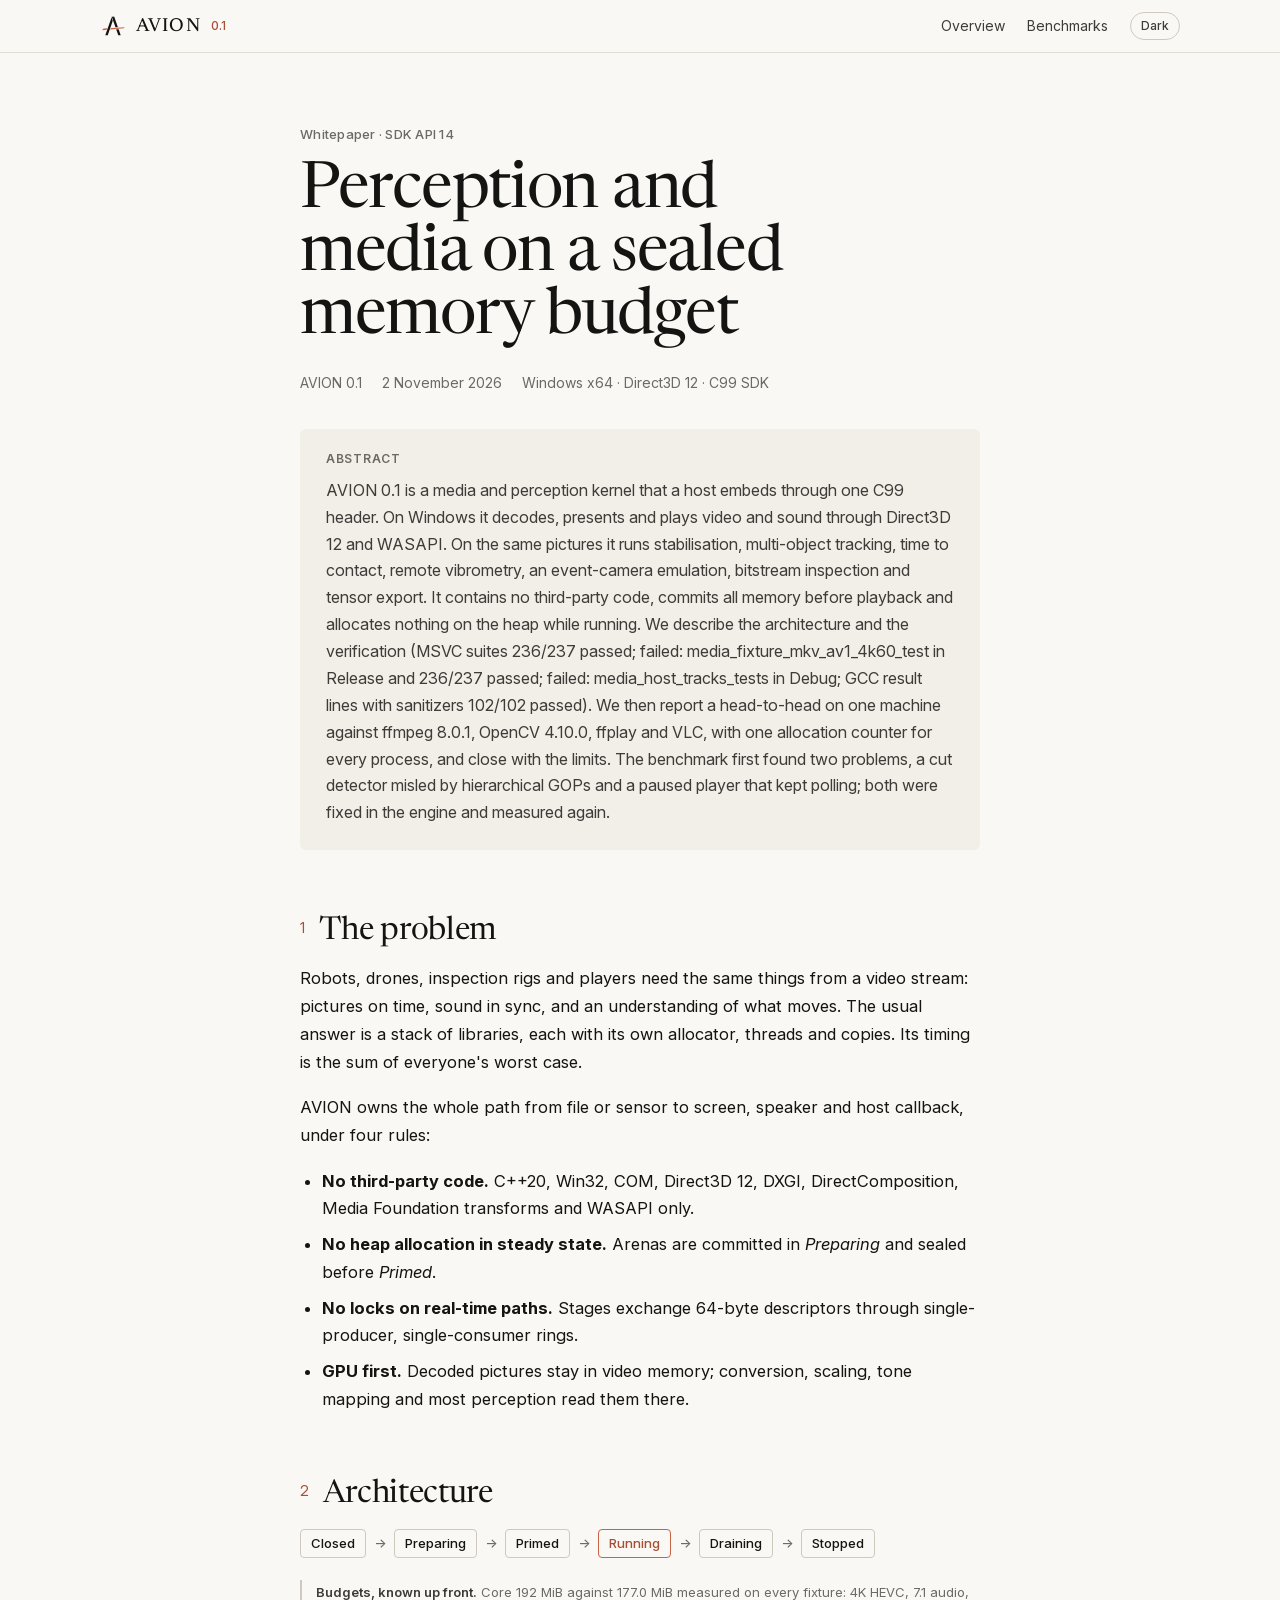
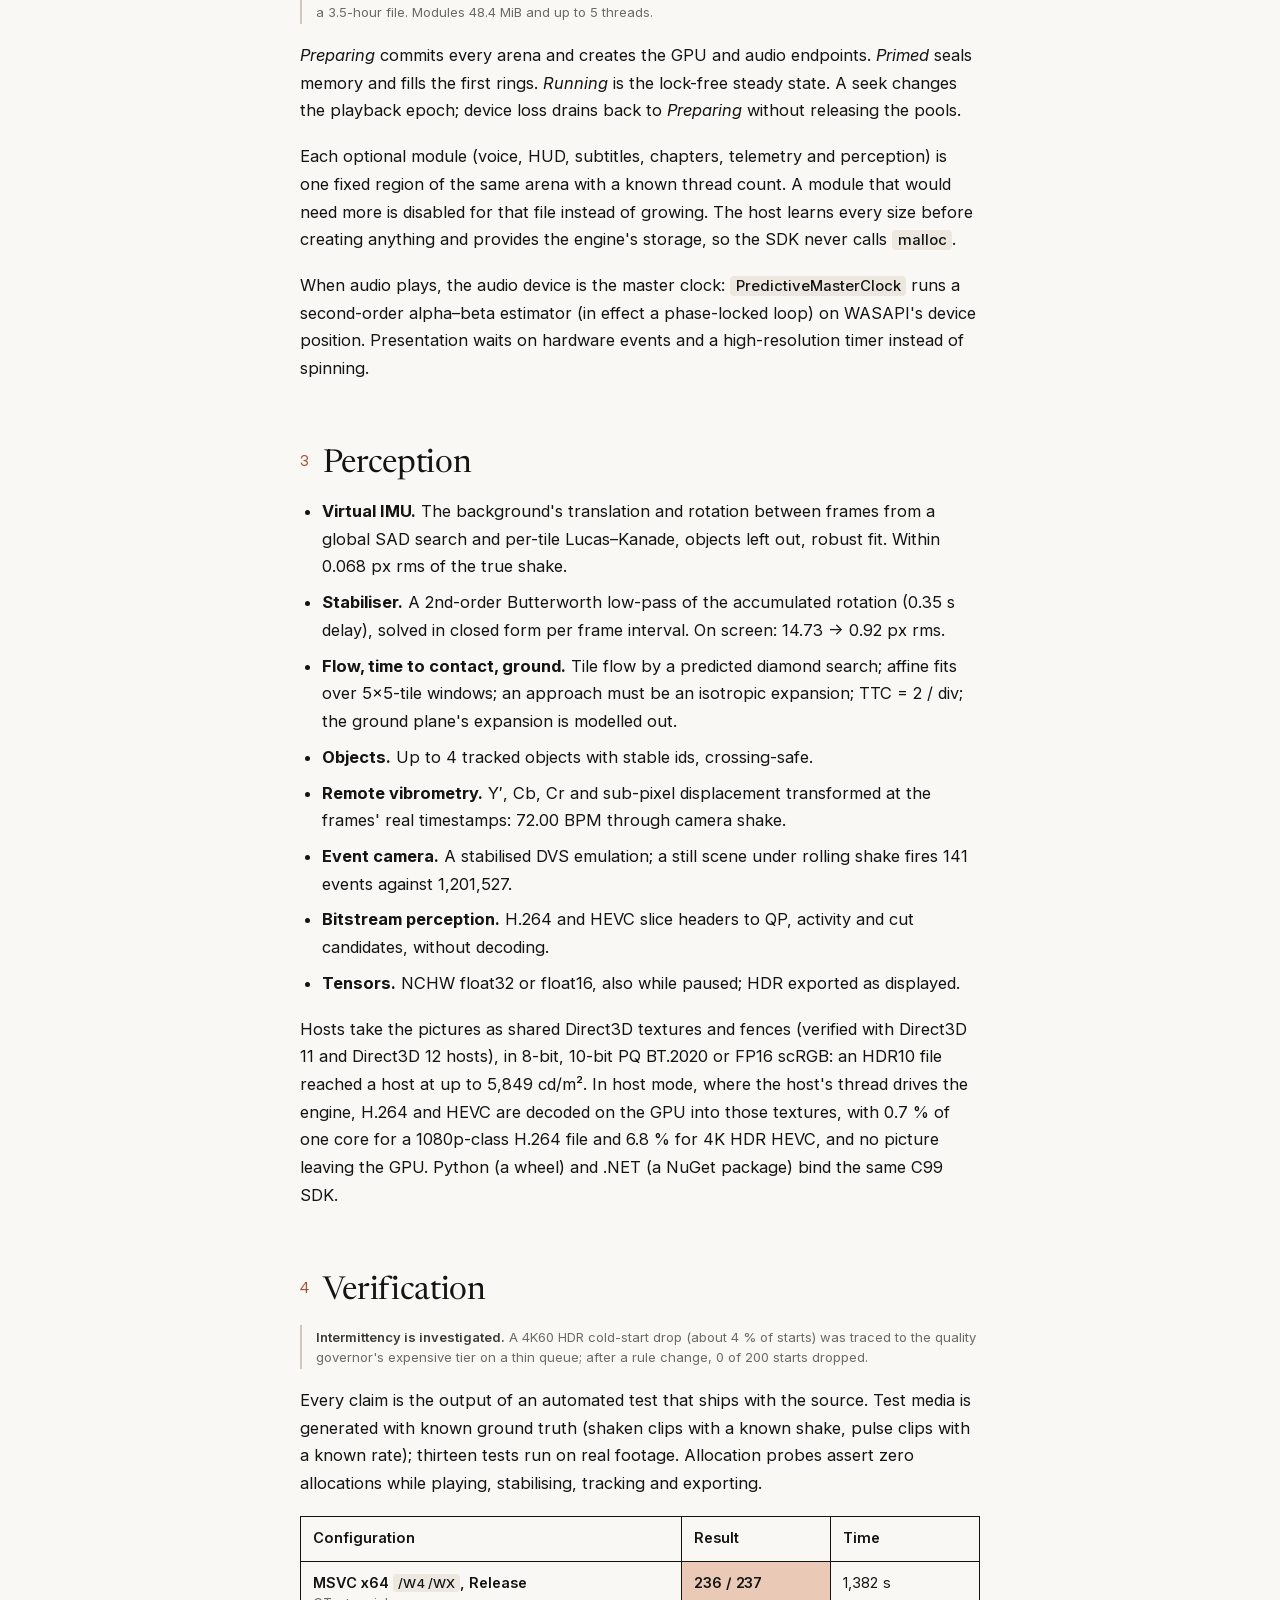
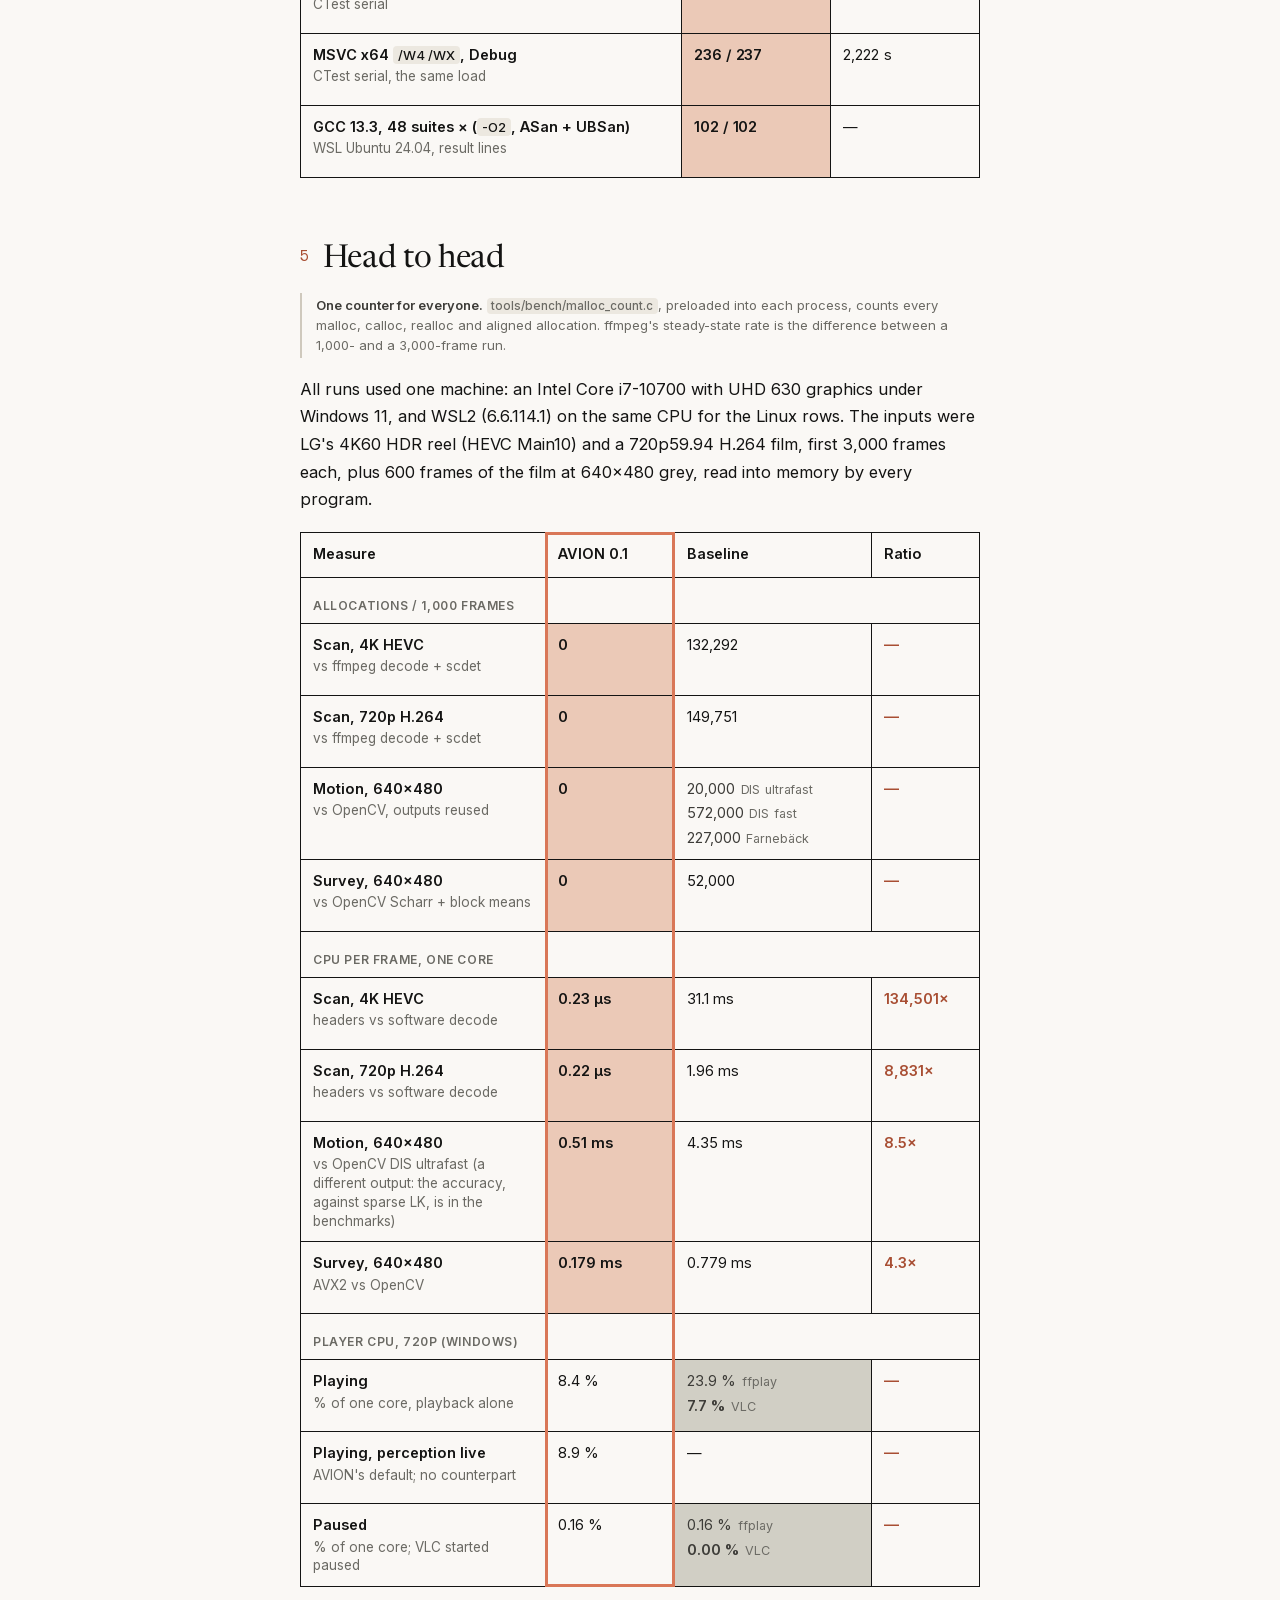
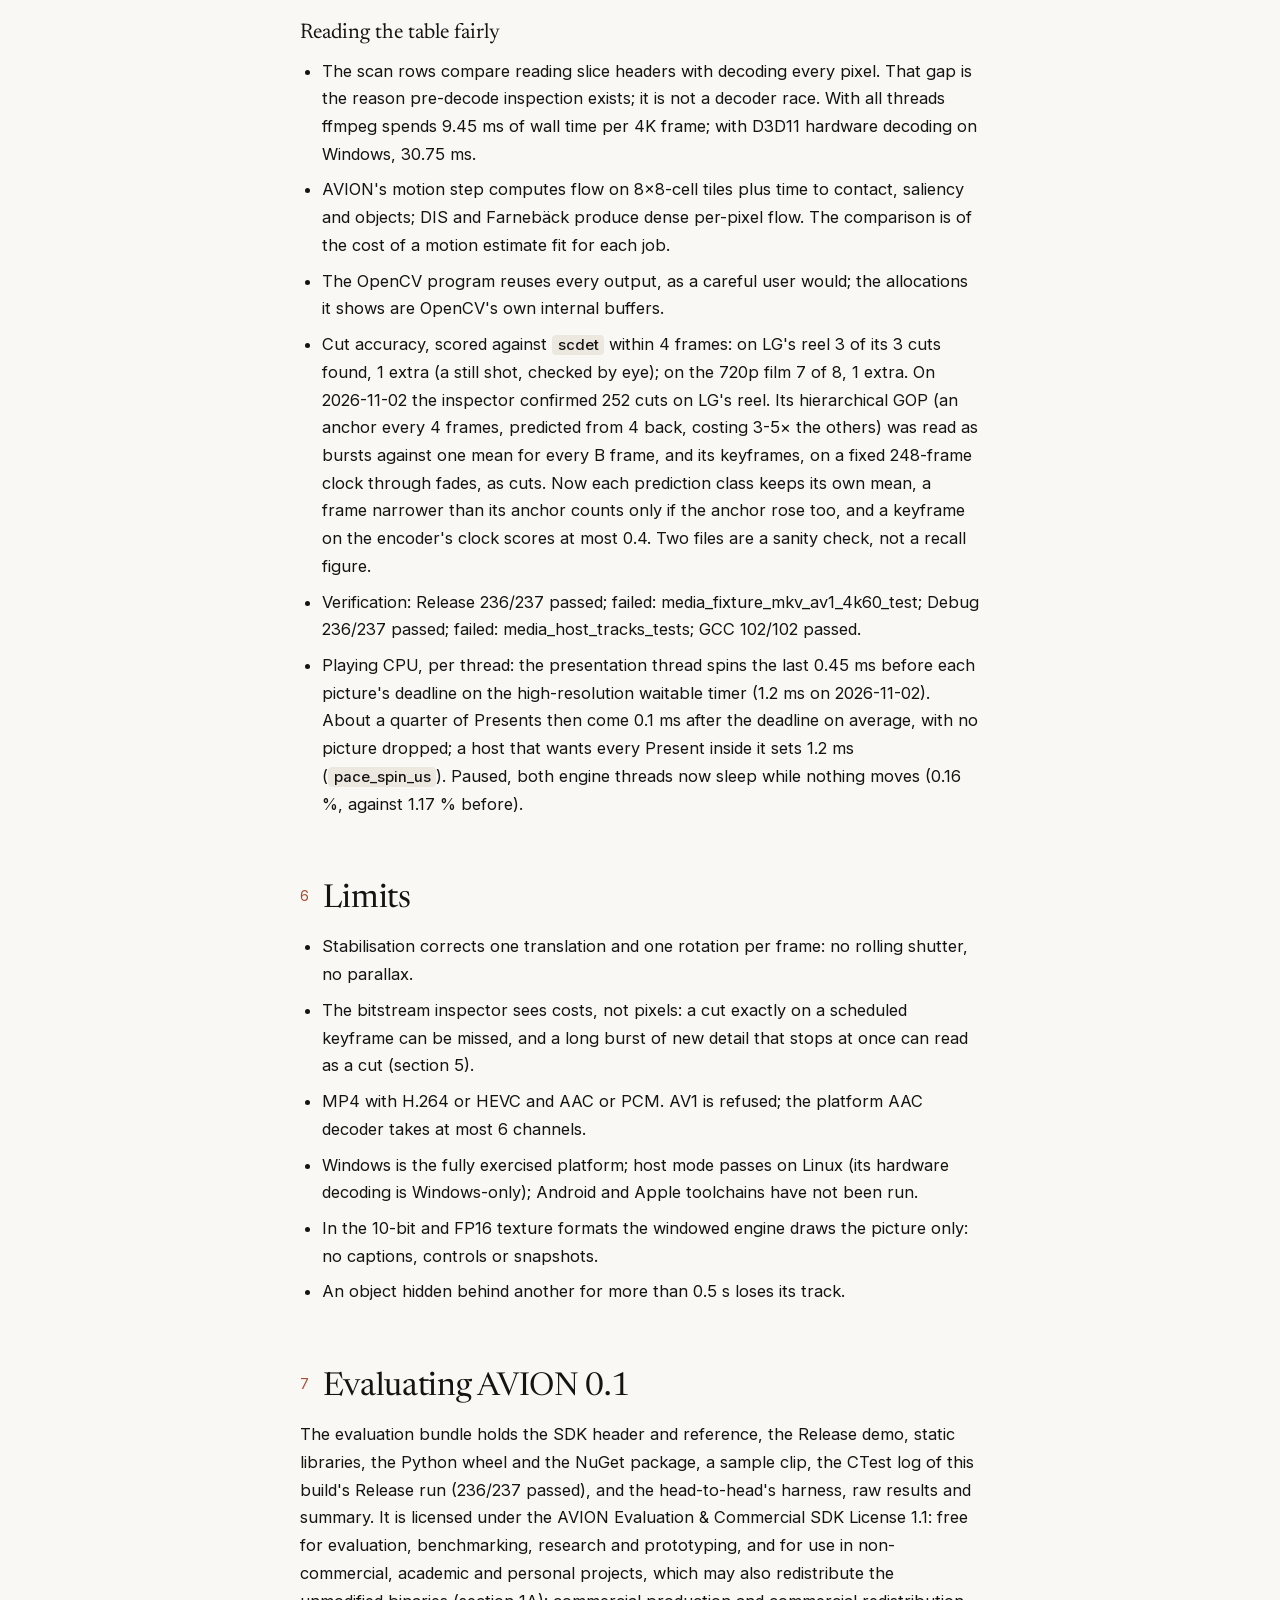
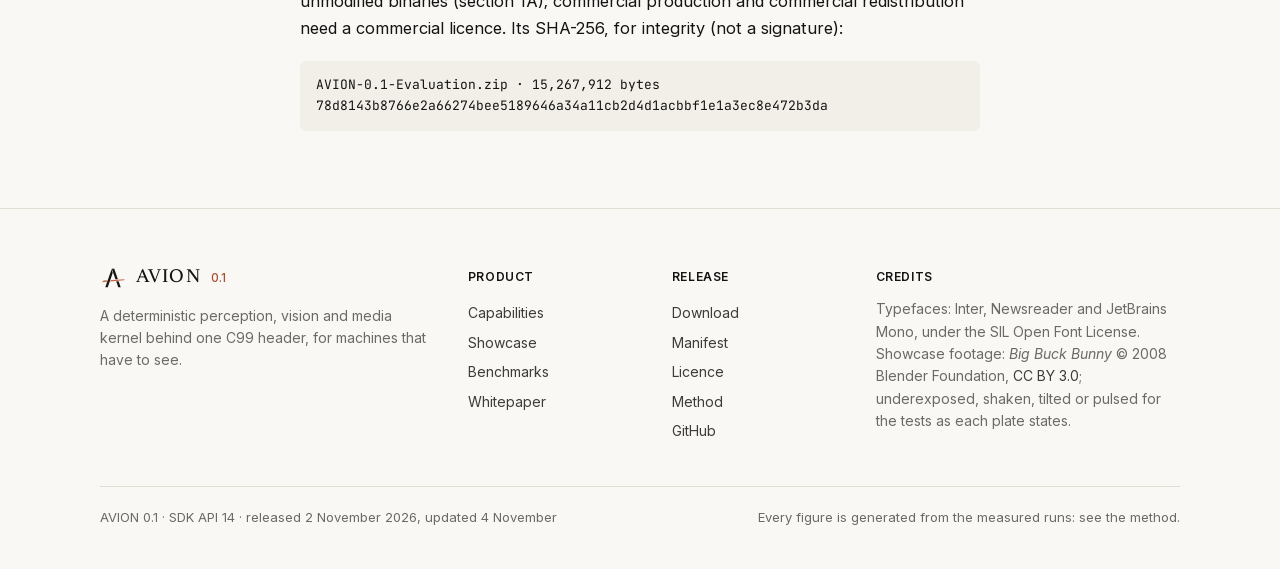
==== commit 97ee56b3: "Site: drop a test-condition claim not checked for the API 17 runs Co-Authored-By: Claude Opus 5.5 <n" ====
--- a/whitepaper.html
+++ b/whitepaper.html
@@ -363,7 +363,7 @@
       <colgroup><col style="width:56%"><col style="width:22%"><col style="width:22%"></colgroup>
       <thead><tr><th>Configuration</th><th>Result</th><th>Time</th></tr></thead>
       <tbody>
-        <tr><td>MSVC x64 <code>/W4 /WX</code>, Release<span class="sub">CTest serial, a browser decoding video on the same iGPU</span></td><td class="v win">236 / 237</td><td class="v">1,382 s</td></tr>
+        <tr><td>MSVC x64 <code>/W4 /WX</code>, Release<span class="sub">CTest serial</span></td><td class="v win">236 / 237</td><td class="v">1,382 s</td></tr>
         <tr><td>MSVC x64 <code>/W4 /WX</code>, Debug<span class="sub">CTest serial, the same load</span></td><td class="v win">236 / 237</td><td class="v">2,222 s</td></tr>
         <tr><td>GCC 13.3, 48 suites × (<code>-O2</code>, ASan + UBSan)<span class="sub">WSL Ubuntu 24.04, result lines</span></td><td class="v win">102 / 102</td><td class="v">—</td></tr>
       </tbody>
@@ -398,7 +398,7 @@
       <li>AVION's motion step computes flow on 8×8-cell tiles plus time to contact, saliency and objects; DIS and Farnebäck produce dense per-pixel flow. The comparison is of the cost of a motion estimate fit for each job.</li>
       <li>The OpenCV program reuses every output, as a careful user would; the allocations it shows are OpenCV's own internal buffers.</li>
       <li>Cut accuracy, scored against <code>scdet</code> within 4 frames: on LG's reel 3 of its 3 cuts found, 1 extra (a still shot, checked by eye); on the 720p film 7 of 8, 1 extra. On 2026-11-02 the inspector confirmed 252 cuts on LG's reel. Its hierarchical GOP (an anchor every 4 frames, predicted from 4 back, costing 3-5× the others) was read as bursts against one mean for every B frame, and its keyframes, on a fixed 248-frame clock through fades, as cuts. Now each prediction class keeps its own mean, a frame narrower than its anchor counts only if the anchor rose too, and a keyframe on the encoder's clock scores at most 0.4. Two files are a sanity check, not a recall figure.</li>
-      <li>Verification: Release 236/237 passed; failed: media_fixture_mkv_av1_4k60_test; Debug 236/237 passed; failed: media_host_tracks_tests; GCC 102/102 passed. The MSVC suites ran with a browser decoding video on the same iGPU.</li>
+      <li>Verification: Release 236/237 passed; failed: media_fixture_mkv_av1_4k60_test; Debug 236/237 passed; failed: media_host_tracks_tests; GCC 102/102 passed.</li>
       <li>Playing CPU, per thread: the presentation thread spins the last 0.45 ms before each picture's deadline on the high-resolution waitable timer (1.2 ms on 2026-11-02). About a quarter of Presents then come 0.1 ms after the deadline on average, with no picture dropped; a host that wants every Present inside it sets 1.2 ms (<code>pace_spin_us</code>). Paused, both engine threads now sleep while nothing moves (0.16 %, against 1.17 % before).</li>
     </ul>
 
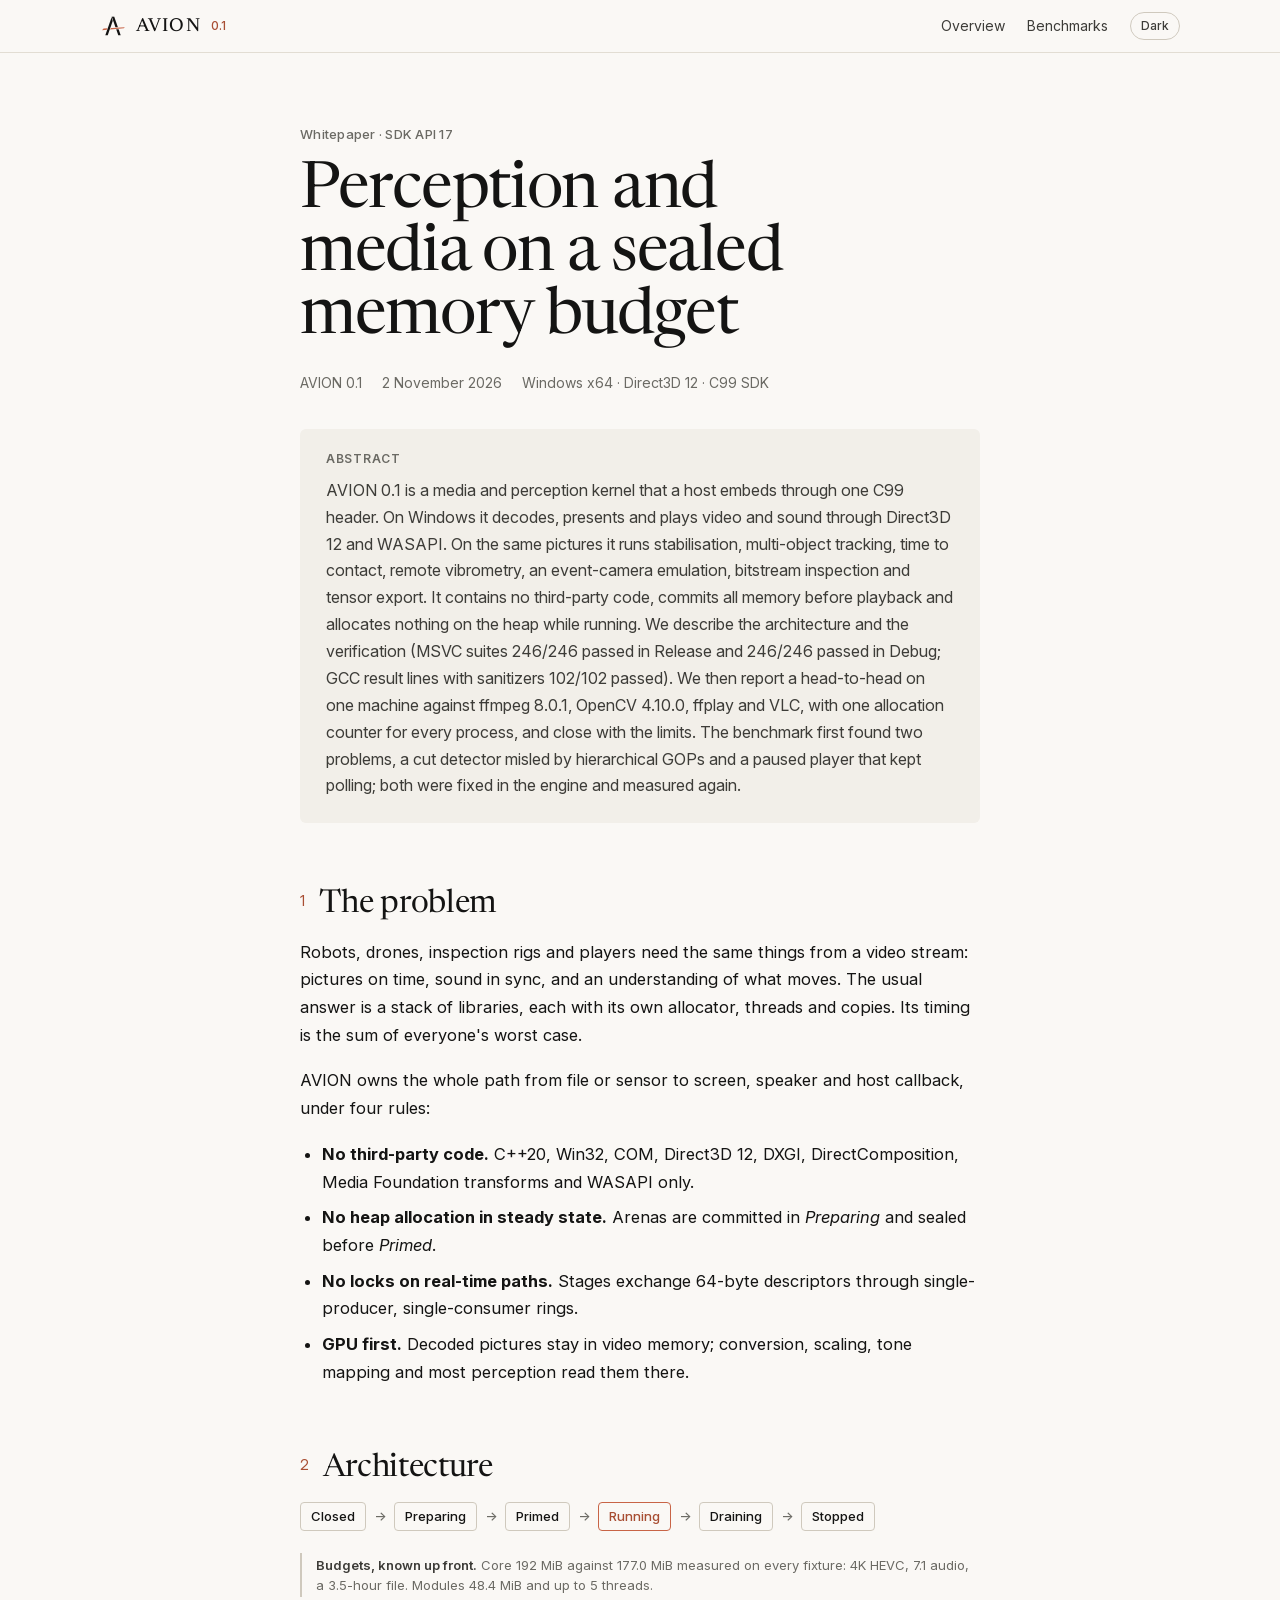
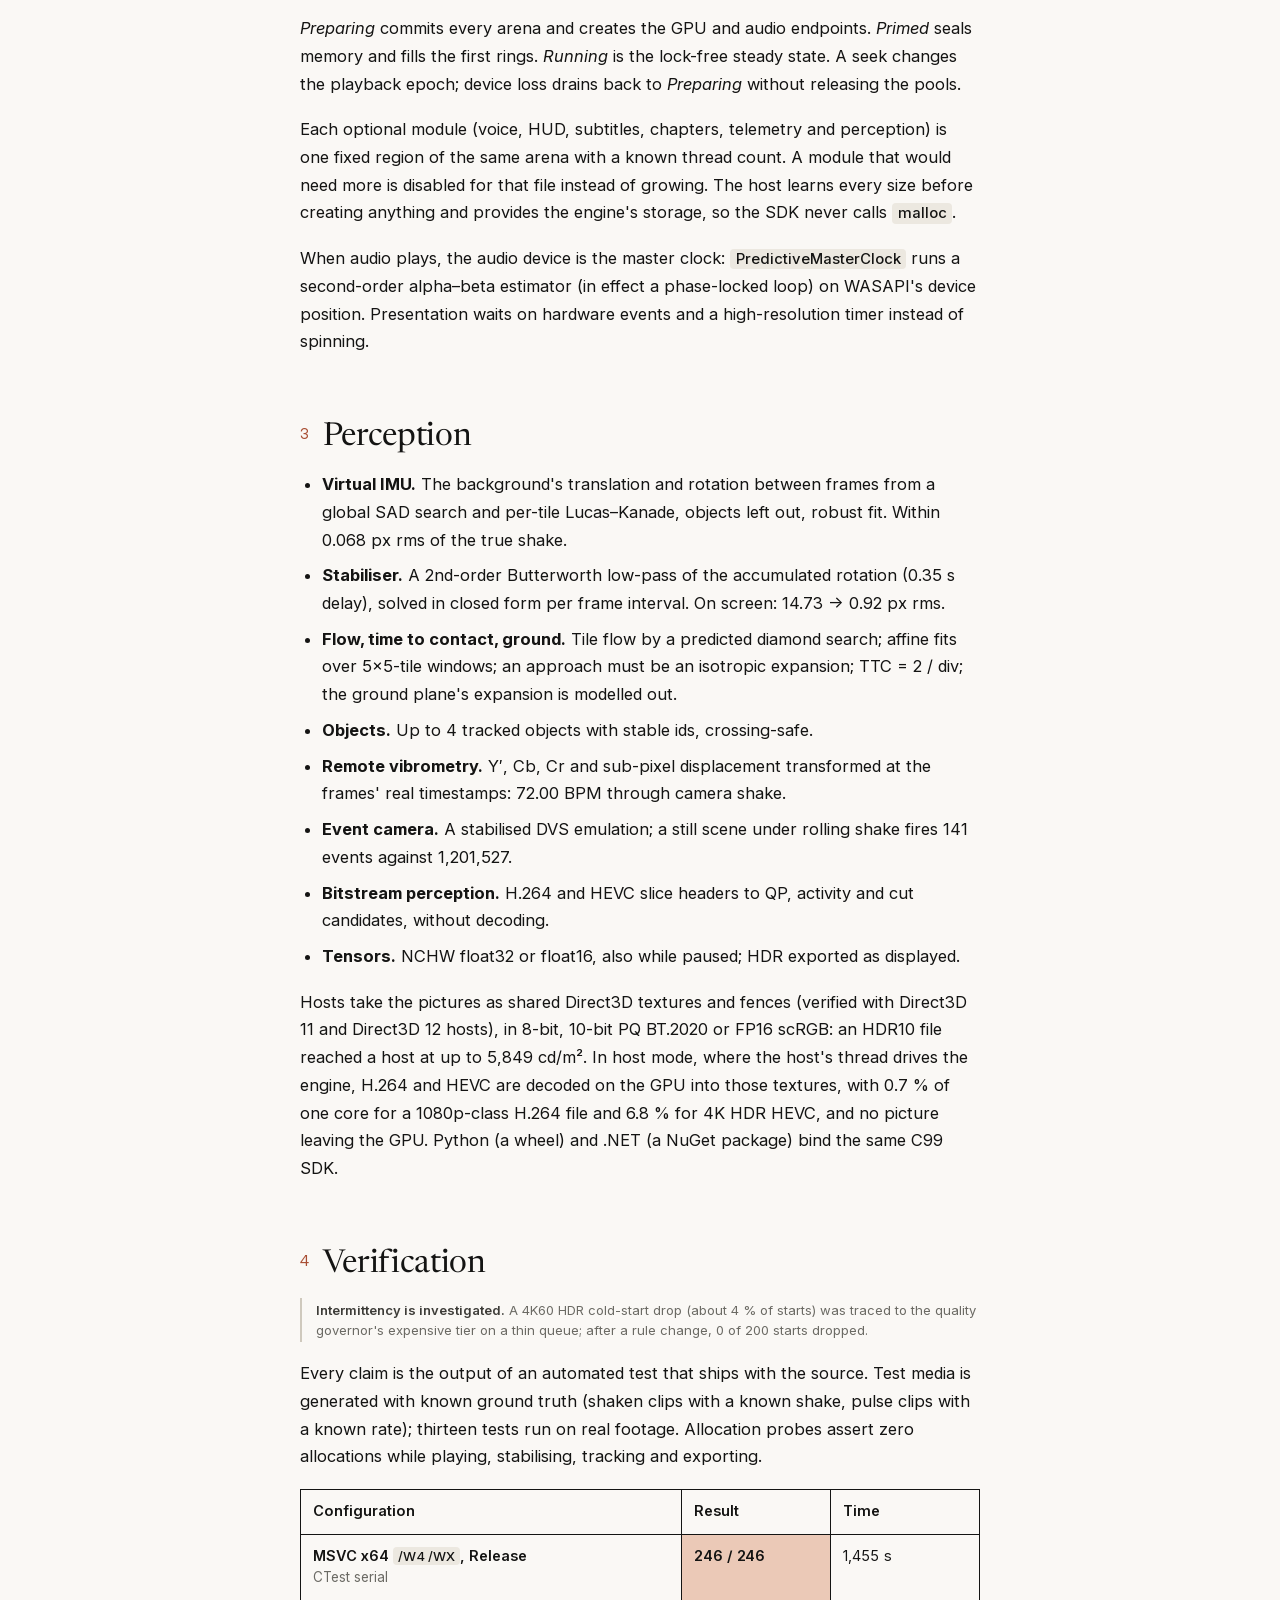
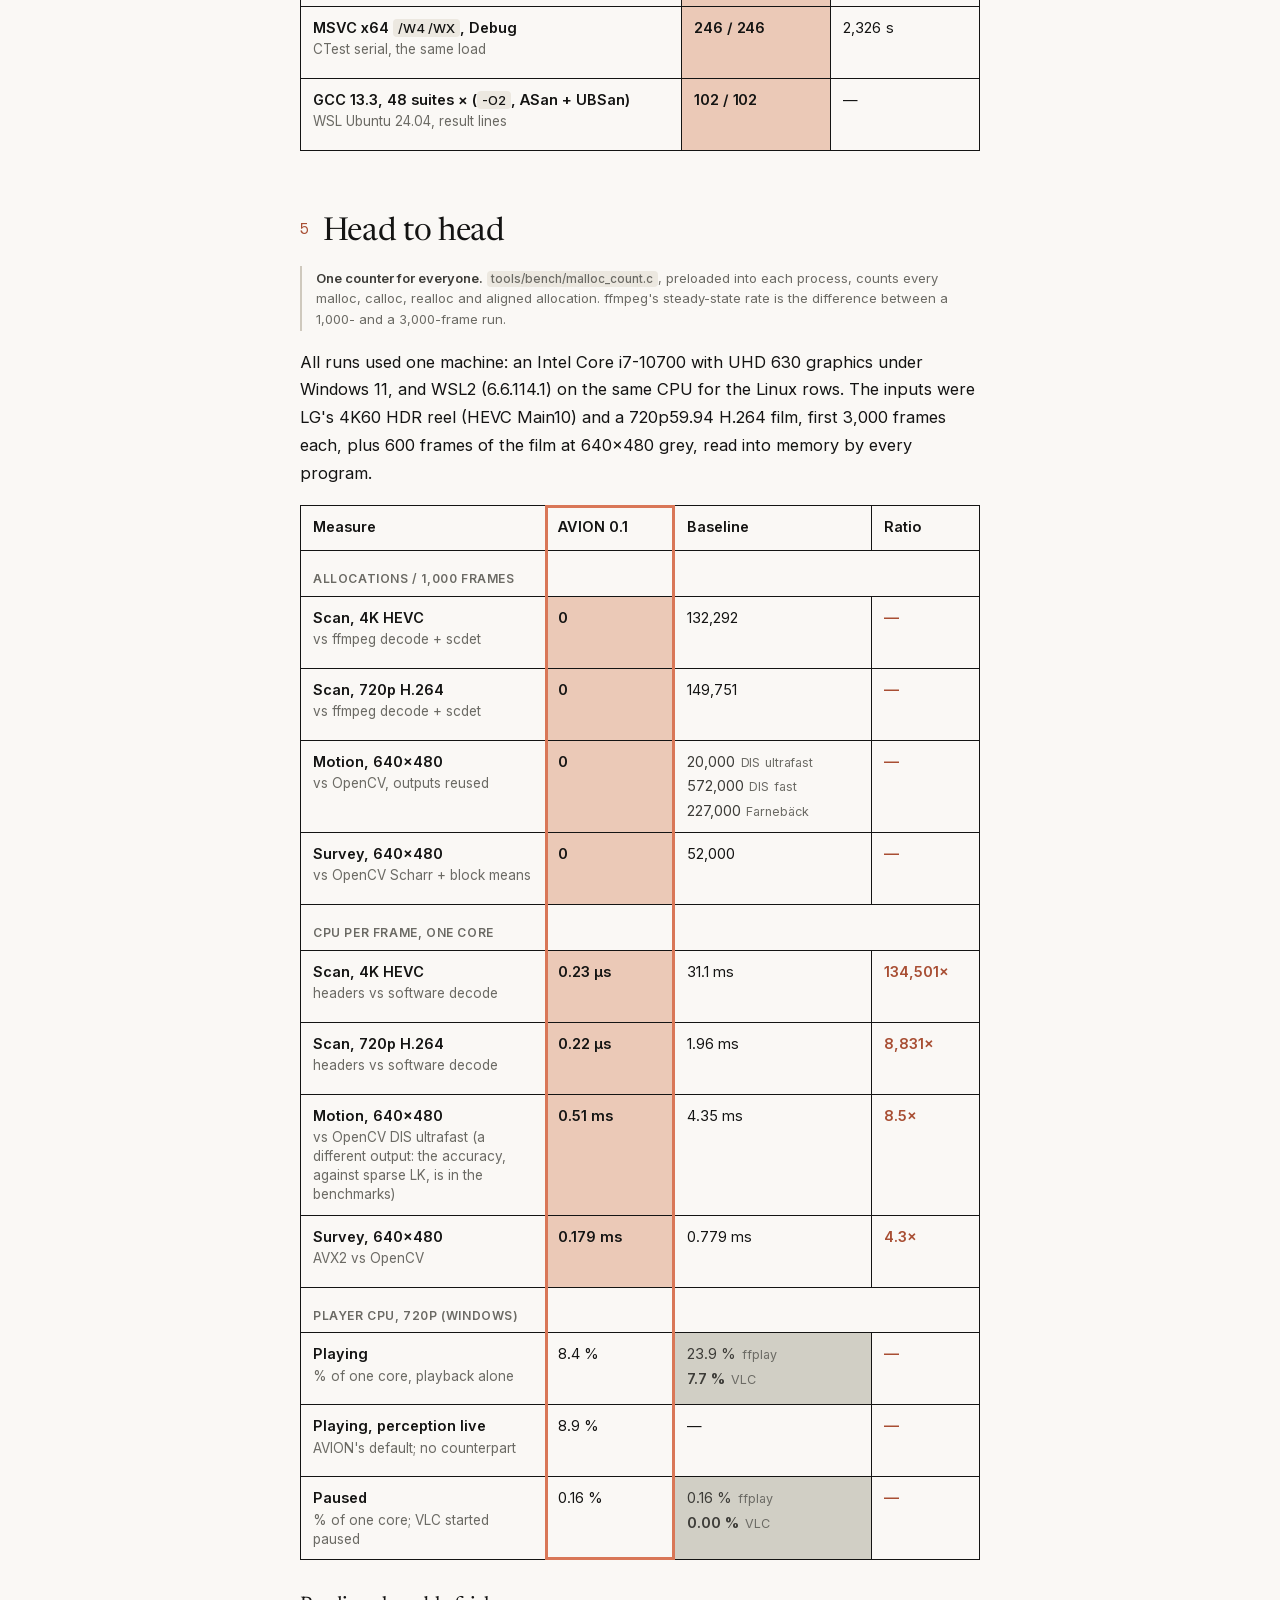
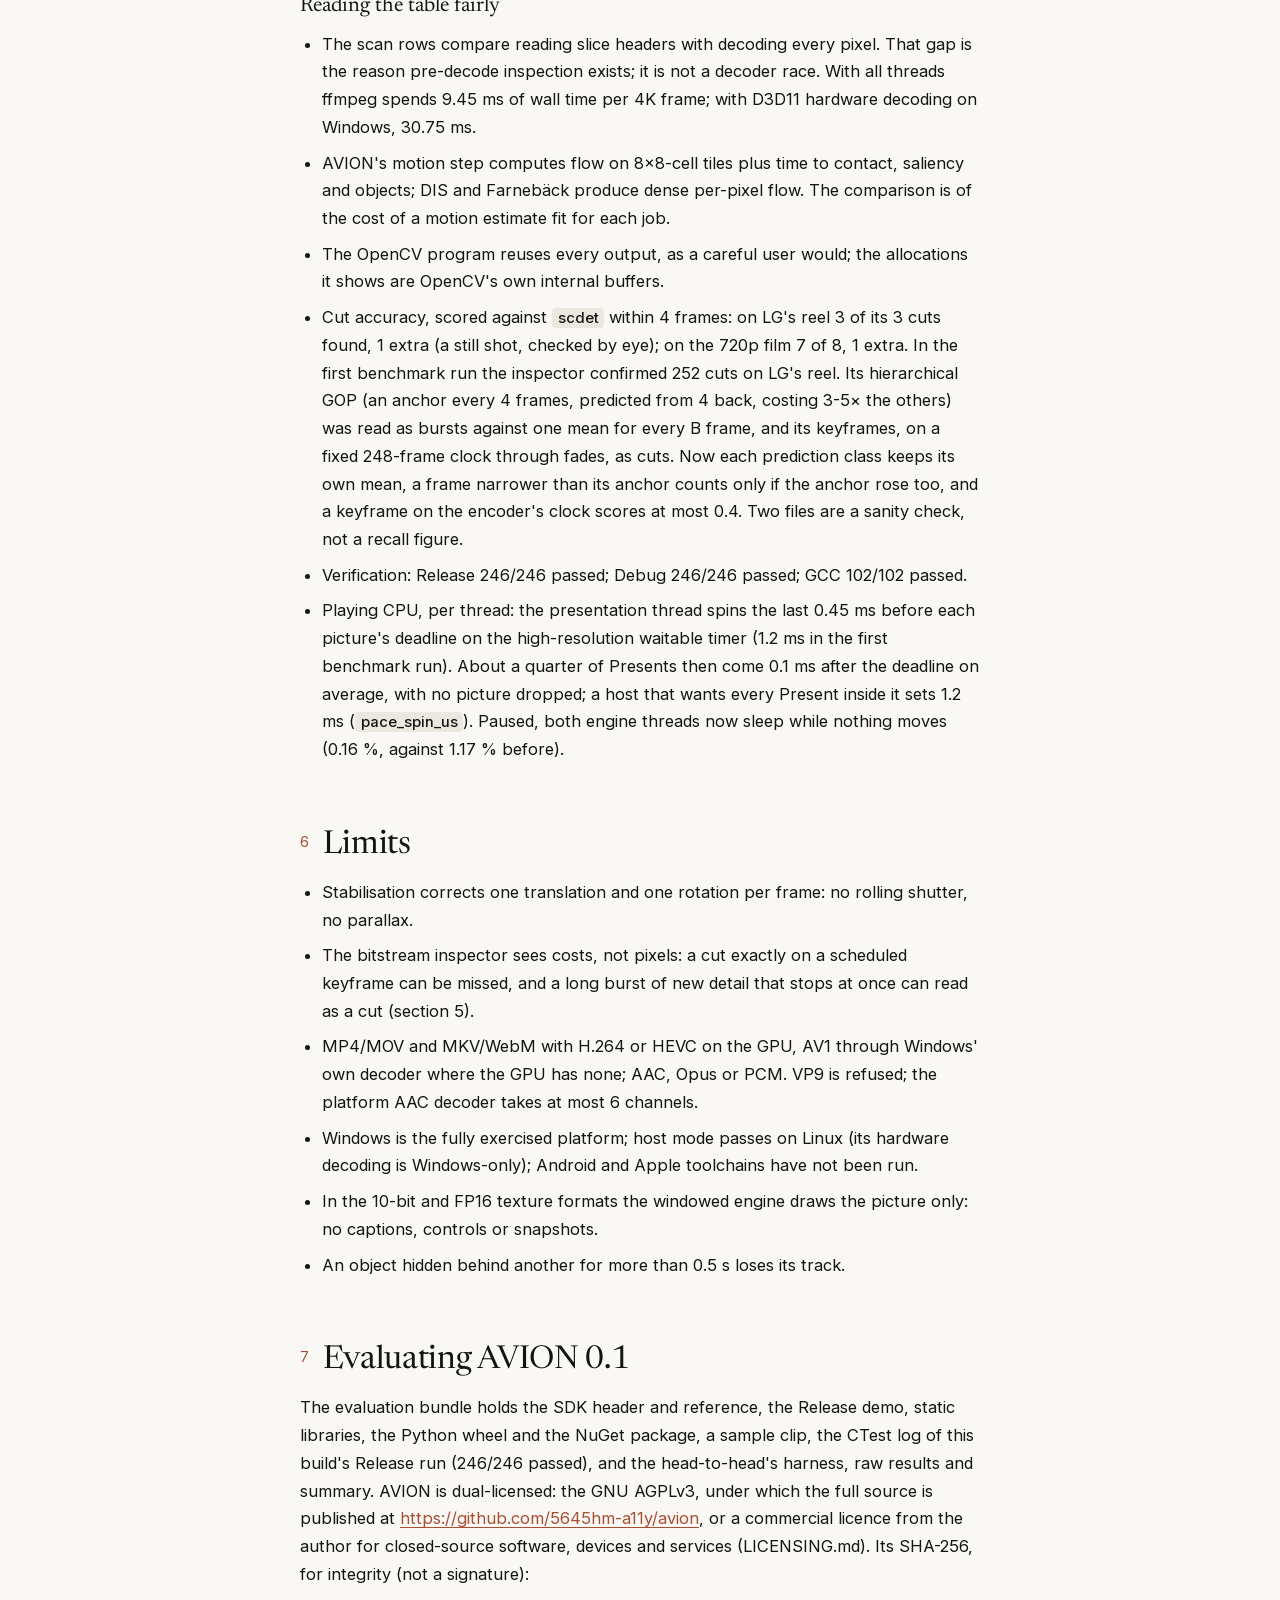
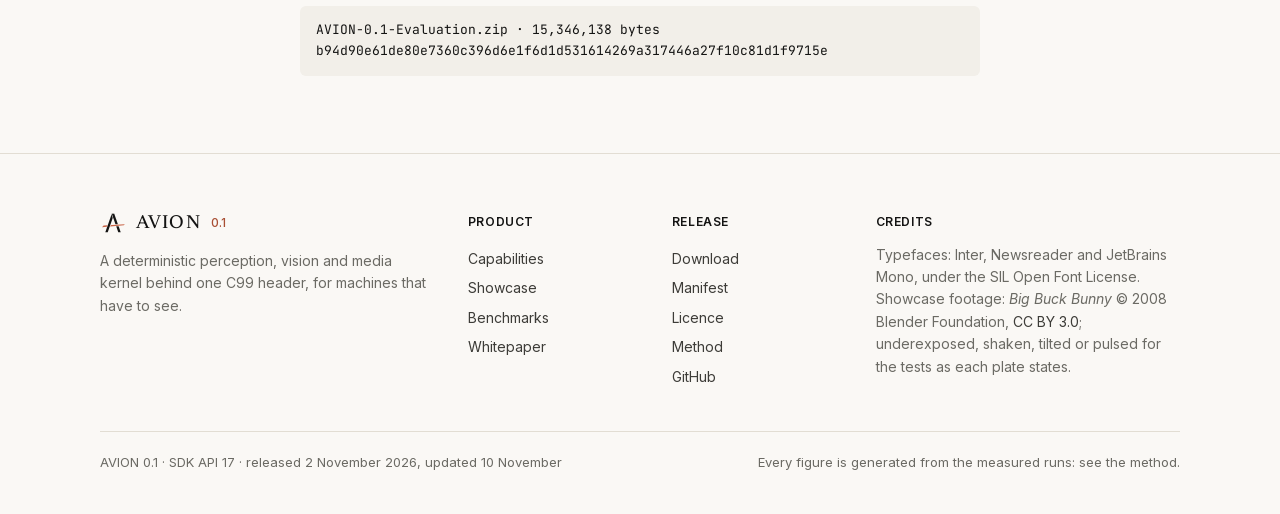
==== commit 71daf159: "AVION 0.1 site: pages, showcase, demo reel, evaluation bundle and packages" ====
--- a/whitepaper.html
+++ b/whitepaper.html
@@ -4,7 +4,6 @@
 <meta charset="utf-8">
 <meta name="viewport" content="width=device-width, initial-scale=1, viewport-fit=cover">
 <title>AVION 0.1 Whitepaper</title>
-<meta name="claude:viewport-fit-sides" content="cover">
 <meta name="description" content="AVION 0.1 whitepaper: architecture, verification, a measured head-to-head with ffmpeg and OpenCV, and the limits of a deterministic perception and media kernel.">
 <link rel="icon" href="assets/avion-01-icon.svg" type="image/svg+xml">
 <meta property="og:type" content="website">
@@ -85,7 +84,7 @@
 @media (max-width: 640px) { .top nav .opt { display: none; } }
 
 /* Reading column, margin notes, wide figures */
-.col { max-width: 680px; margin: 0 auto; position: relative; }
+.col { max-width: 680px; margin: 0 auto; position: relative; display: flow-root; } /* Contains its margin notes: nothing after a column can start beside or under one. */
 .wide { max-width: 1080px; margin: 0 auto; }
 .note { float: right; clear: right; width: 230px; margin: 4px -270px 16px 0; font-size: 13px; line-height: 1.55; color: var(--muted); }
 .note b { color: var(--ink-2); font-weight: 600; }
@@ -320,11 +319,11 @@
 
 <main class="paper gutter">
   <article class="col">
-    <p class="eyebrow">Whitepaper · SDK API 14</p>
+    <p class="eyebrow">Whitepaper · SDK API 17</p>
     <h1>Perception and media on a sealed memory budget</h1>
     <div class="byline"><span>AVION 0.1</span><span>2 November 2026</span><span>Windows x64 · Direct3D 12 · C99 SDK</span></div>
 
-    <div class="abstract"><b>Abstract</b>AVION 0.1 is a media and perception kernel that a host embeds through one C99 header. On Windows it decodes, presents and plays video and sound through Direct3D 12 and WASAPI. On the same pictures it runs stabilisation, multi-object tracking, time to contact, remote vibrometry, an event-camera emulation, bitstream inspection and tensor export. It contains no third-party code, commits all memory before playback and allocates nothing on the heap while running. We describe the architecture and the verification (MSVC suites 236/237 passed; failed: media_fixture_mkv_av1_4k60_test in Release and 236/237 passed; failed: media_host_tracks_tests in Debug; GCC result lines with sanitizers 102/102 passed). We then report a head-to-head on one machine against ffmpeg 8.0.1, OpenCV 4.10.0, ffplay and VLC, with one allocation counter for every process, and close with the limits. The benchmark first found two problems, a cut detector misled by hierarchical GOPs and a paused player that kept polling; both were fixed in the engine and measured again.</div>
+    <div class="abstract"><b>Abstract</b>AVION 0.1 is a media and perception kernel that a host embeds through one C99 header. On Windows it decodes, presents and plays video and sound through Direct3D 12 and WASAPI. On the same pictures it runs stabilisation, multi-object tracking, time to contact, remote vibrometry, an event-camera emulation, bitstream inspection and tensor export. It contains no third-party code, commits all memory before playback and allocates nothing on the heap while running. We describe the architecture and the verification (MSVC suites 246/246 passed in Release and 246/246 passed in Debug; GCC result lines with sanitizers 102/102 passed). We then report a head-to-head on one machine against ffmpeg 8.0.1, OpenCV 4.10.0, ffplay and VLC, with one allocation counter for every process, and close with the limits. The benchmark first found two problems, a cut detector misled by hierarchical GOPs and a paused player that kept polling; both were fixed in the engine and measured again.</div>
 
     <h2><span>1</span>The problem</h2>
     <p>Robots, drones, inspection rigs and players need the same things from a video stream: pictures on time, sound in sync, and an understanding of what moves. The usual answer is a stack of libraries, each with its own allocator, threads and copies. Its timing is the sum of everyone's worst case.</p>
@@ -363,8 +362,8 @@
       <colgroup><col style="width:56%"><col style="width:22%"><col style="width:22%"></colgroup>
       <thead><tr><th>Configuration</th><th>Result</th><th>Time</th></tr></thead>
       <tbody>
-        <tr><td>MSVC x64 <code>/W4 /WX</code>, Release<span class="sub">CTest serial</span></td><td class="v win">236 / 237</td><td class="v">1,382 s</td></tr>
-        <tr><td>MSVC x64 <code>/W4 /WX</code>, Debug<span class="sub">CTest serial, the same load</span></td><td class="v win">236 / 237</td><td class="v">2,222 s</td></tr>
+        <tr><td>MSVC x64 <code>/W4 /WX</code>, Release<span class="sub">CTest serial</span></td><td class="v win">246 / 246</td><td class="v">1,455 s</td></tr>
+        <tr><td>MSVC x64 <code>/W4 /WX</code>, Debug<span class="sub">CTest serial, the same load</span></td><td class="v win">246 / 246</td><td class="v">2,326 s</td></tr>
         <tr><td>GCC 13.3, 48 suites × (<code>-O2</code>, ASan + UBSan)<span class="sub">WSL Ubuntu 24.04, result lines</span></td><td class="v win">102 / 102</td><td class="v">—</td></tr>
       </tbody>
     </table></div>
@@ -397,35 +396,35 @@
       <li>The scan rows compare reading slice headers with decoding every pixel. That gap is the reason pre-decode inspection exists; it is not a decoder race. With all threads ffmpeg spends 9.45 ms of wall time per 4K frame; with D3D11 hardware decoding on Windows, 30.75 ms.</li>
       <li>AVION's motion step computes flow on 8×8-cell tiles plus time to contact, saliency and objects; DIS and Farnebäck produce dense per-pixel flow. The comparison is of the cost of a motion estimate fit for each job.</li>
       <li>The OpenCV program reuses every output, as a careful user would; the allocations it shows are OpenCV's own internal buffers.</li>
-      <li>Cut accuracy, scored against <code>scdet</code> within 4 frames: on LG's reel 3 of its 3 cuts found, 1 extra (a still shot, checked by eye); on the 720p film 7 of 8, 1 extra. On 2026-11-02 the inspector confirmed 252 cuts on LG's reel. Its hierarchical GOP (an anchor every 4 frames, predicted from 4 back, costing 3-5× the others) was read as bursts against one mean for every B frame, and its keyframes, on a fixed 248-frame clock through fades, as cuts. Now each prediction class keeps its own mean, a frame narrower than its anchor counts only if the anchor rose too, and a keyframe on the encoder's clock scores at most 0.4. Two files are a sanity check, not a recall figure.</li>
-      <li>Verification: Release 236/237 passed; failed: media_fixture_mkv_av1_4k60_test; Debug 236/237 passed; failed: media_host_tracks_tests; GCC 102/102 passed.</li>
-      <li>Playing CPU, per thread: the presentation thread spins the last 0.45 ms before each picture's deadline on the high-resolution waitable timer (1.2 ms on 2026-11-02). About a quarter of Presents then come 0.1 ms after the deadline on average, with no picture dropped; a host that wants every Present inside it sets 1.2 ms (<code>pace_spin_us</code>). Paused, both engine threads now sleep while nothing moves (0.16 %, against 1.17 % before).</li>
+      <li>Cut accuracy, scored against <code>scdet</code> within 4 frames: on LG's reel 3 of its 3 cuts found, 1 extra (a still shot, checked by eye); on the 720p film 7 of 8, 1 extra. In the first benchmark run the inspector confirmed 252 cuts on LG's reel. Its hierarchical GOP (an anchor every 4 frames, predicted from 4 back, costing 3-5× the others) was read as bursts against one mean for every B frame, and its keyframes, on a fixed 248-frame clock through fades, as cuts. Now each prediction class keeps its own mean, a frame narrower than its anchor counts only if the anchor rose too, and a keyframe on the encoder's clock scores at most 0.4. Two files are a sanity check, not a recall figure.</li>
+      <li>Verification: Release 246/246 passed; Debug 246/246 passed; GCC 102/102 passed.</li>
+      <li>Playing CPU, per thread: the presentation thread spins the last 0.45 ms before each picture's deadline on the high-resolution waitable timer (1.2 ms in the first benchmark run). About a quarter of Presents then come 0.1 ms after the deadline on average, with no picture dropped; a host that wants every Present inside it sets 1.2 ms (<code>pace_spin_us</code>). Paused, both engine threads now sleep while nothing moves (0.16 %, against 1.17 % before).</li>
     </ul>
 
     <h2><span>6</span>Limits</h2>
     <ul>
       <li>Stabilisation corrects one translation and one rotation per frame: no rolling shutter, no parallax.</li>
       <li>The bitstream inspector sees costs, not pixels: a cut exactly on a scheduled keyframe can be missed, and a long burst of new detail that stops at once can read as a cut (section 5).</li>
-      <li>MP4 with H.264 or HEVC and AAC or PCM. AV1 is refused; the platform AAC decoder takes at most 6 channels.</li>
+      <li>MP4/MOV and MKV/WebM with H.264 or HEVC on the GPU, AV1 through Windows' own decoder where the GPU has none; AAC, Opus or PCM. VP9 is refused; the platform AAC decoder takes at most 6 channels.</li>
       <li>Windows is the fully exercised platform; host mode passes on Linux (its hardware decoding is Windows-only); Android and Apple toolchains have not been run.</li>
       <li>In the 10-bit and FP16 texture formats the windowed engine draws the picture only: no captions, controls or snapshots.</li>
       <li>An object hidden behind another for more than 0.5 s loses its track.</li>
     </ul>
 
     <h2><span>7</span>Evaluating AVION 0.1</h2>
-    <p>The evaluation bundle holds the SDK header and reference, the Release demo, static libraries, the Python wheel and the NuGet package, a sample clip, the CTest log of this build's Release run (236/237 passed), and the head-to-head's harness, raw results and summary. It is licensed under the AVION Evaluation &amp; Commercial SDK License 1.1: free for evaluation, benchmarking, research and prototyping, and for use in non-commercial, academic and personal projects, which may also redistribute the unmodified binaries (section 1A); commercial production and commercial redistribution need a commercial licence. Its SHA-256, for integrity (not a signature):</p>
-    <pre>AVION-0.1-Evaluation.zip · 15,267,912 bytes
-78d8143b8766e2a66274bee5189646a34a11cb2d4d1acbbf1e1a3ec8e472b3da</pre>
+    <p>The evaluation bundle holds the SDK header and reference, the Release demo, static libraries, the Python wheel and the NuGet package, a sample clip, the CTest log of this build's Release run (246/246 passed), and the head-to-head's harness, raw results and summary. AVION is dual-licensed: the GNU AGPLv3, under which the full source is published at <a href="https://github.com/5645hm-a11y/avion">https://github.com/5645hm-a11y/avion</a>, or a commercial licence from the author for closed-source software, devices and services (LICENSING.md). Its SHA-256, for integrity (not a signature):</p>
+    <pre>AVION-0.1-Evaluation.zip · 15,346,138 bytes
+b94d90e61de80e7360c396d6e1f6d1d531614269a317446a27f10c81d1f9715e</pre>
   </article>
 </main>
 <footer class="site-foot gutter">
   <div class="wide foot-grid">
     <div><a class="brand" href="index.html#top"><svg viewBox="0 0 512 512" width="26" height="26" aria-hidden="true"><defs><mask id="m4l" maskUnits="userSpaceOnUse" x="0" y="0" width="512" height="512"><rect width="512" height="512" fill="#fff"/><polygon points="360,440 408,440 280,76 232,76" fill="#000" stroke="#000" stroke-width="16"/></mask><mask id="m4c" maskUnits="userSpaceOnUse" x="0" y="0" width="512" height="512"><rect width="512" height="512" fill="#fff"/><polygon points="104,440 152,440 280,76 232,76" fill="#000" stroke="#000" stroke-width="16"/></mask><mask id="m4r" maskUnits="userSpaceOnUse" x="0" y="0" width="512" height="512"><rect width="512" height="512" fill="#fff"/><polygon points="40,342 70,304 488,282 470,300" fill="#000" stroke="#000" stroke-width="16"/></mask></defs><polygon points="104,440 152,440 280,76 232,76" fill="currentColor" mask="url(#m4l)"/><polygon points="360,440 408,440 280,76 232,76" fill="currentColor" mask="url(#m4r)"/><polygon points="40,342 70,304 488,282 470,300" fill="var(--clay)" mask="url(#m4c)"/></svg> AVION <small>0.1</small></a><p>A deterministic perception, vision and media kernel behind one C99 header, for machines that have to see.</p></div>
     <nav class="foot-col" aria-label="Product"><h4>Product</h4><a href="index.html#capabilities">Capabilities</a><a href="index.html#showcase">Showcase</a><a href="index.html#benchmarks">Benchmarks</a><a href="whitepaper.html">Whitepaper</a></nav>
-    <nav class="foot-col" aria-label="Release"><h4>Release</h4><a href="index.html#download">Download</a><a href="downloads/AVION-0.1-delivery-manifest.json">Manifest</a><a href="downloads/LICENSE.md">Licence</a><a href="index.html#method">Method</a><a href="https://github.com/5645hm-a11y/avion">GitHub</a></nav>
+    <nav class="foot-col" aria-label="Release"><h4>Release</h4><a href="index.html#download">Download</a><a href="downloads/AVION-0.1-delivery-manifest.json">Manifest</a><a href="downloads/LICENSING.md">Licence</a><a href="index.html#method">Method</a><a href="https://github.com/5645hm-a11y/avion">GitHub</a></nav>
     <div class="foot-col"><h4>Credits</h4><p>Typefaces: Inter, Newsreader and JetBrains Mono, under the SIL Open Font License. Showcase footage: <i>Big Buck Bunny</i> © 2008 Blender Foundation, <a style="display:inline;padding:0" href="https://creativecommons.org/licenses/by/3.0/">CC BY 3.0</a>; underexposed, shaken, tilted or pulsed for the tests as each plate states.</p></div>
   </div>
-  <div class="wide foot-base"><span>AVION 0.1 · SDK API 14 · released 2 November 2026, updated 4 November</span><span>Every figure is generated from the measured runs: see the method.</span></div>
+  <div class="wide foot-base"><span>AVION 0.1 · SDK API 17 · released 2 November 2026, updated 10 November</span><span>Every figure is generated from the measured runs: see the method.</span></div>
 </footer>
 <script>
 (() => {
